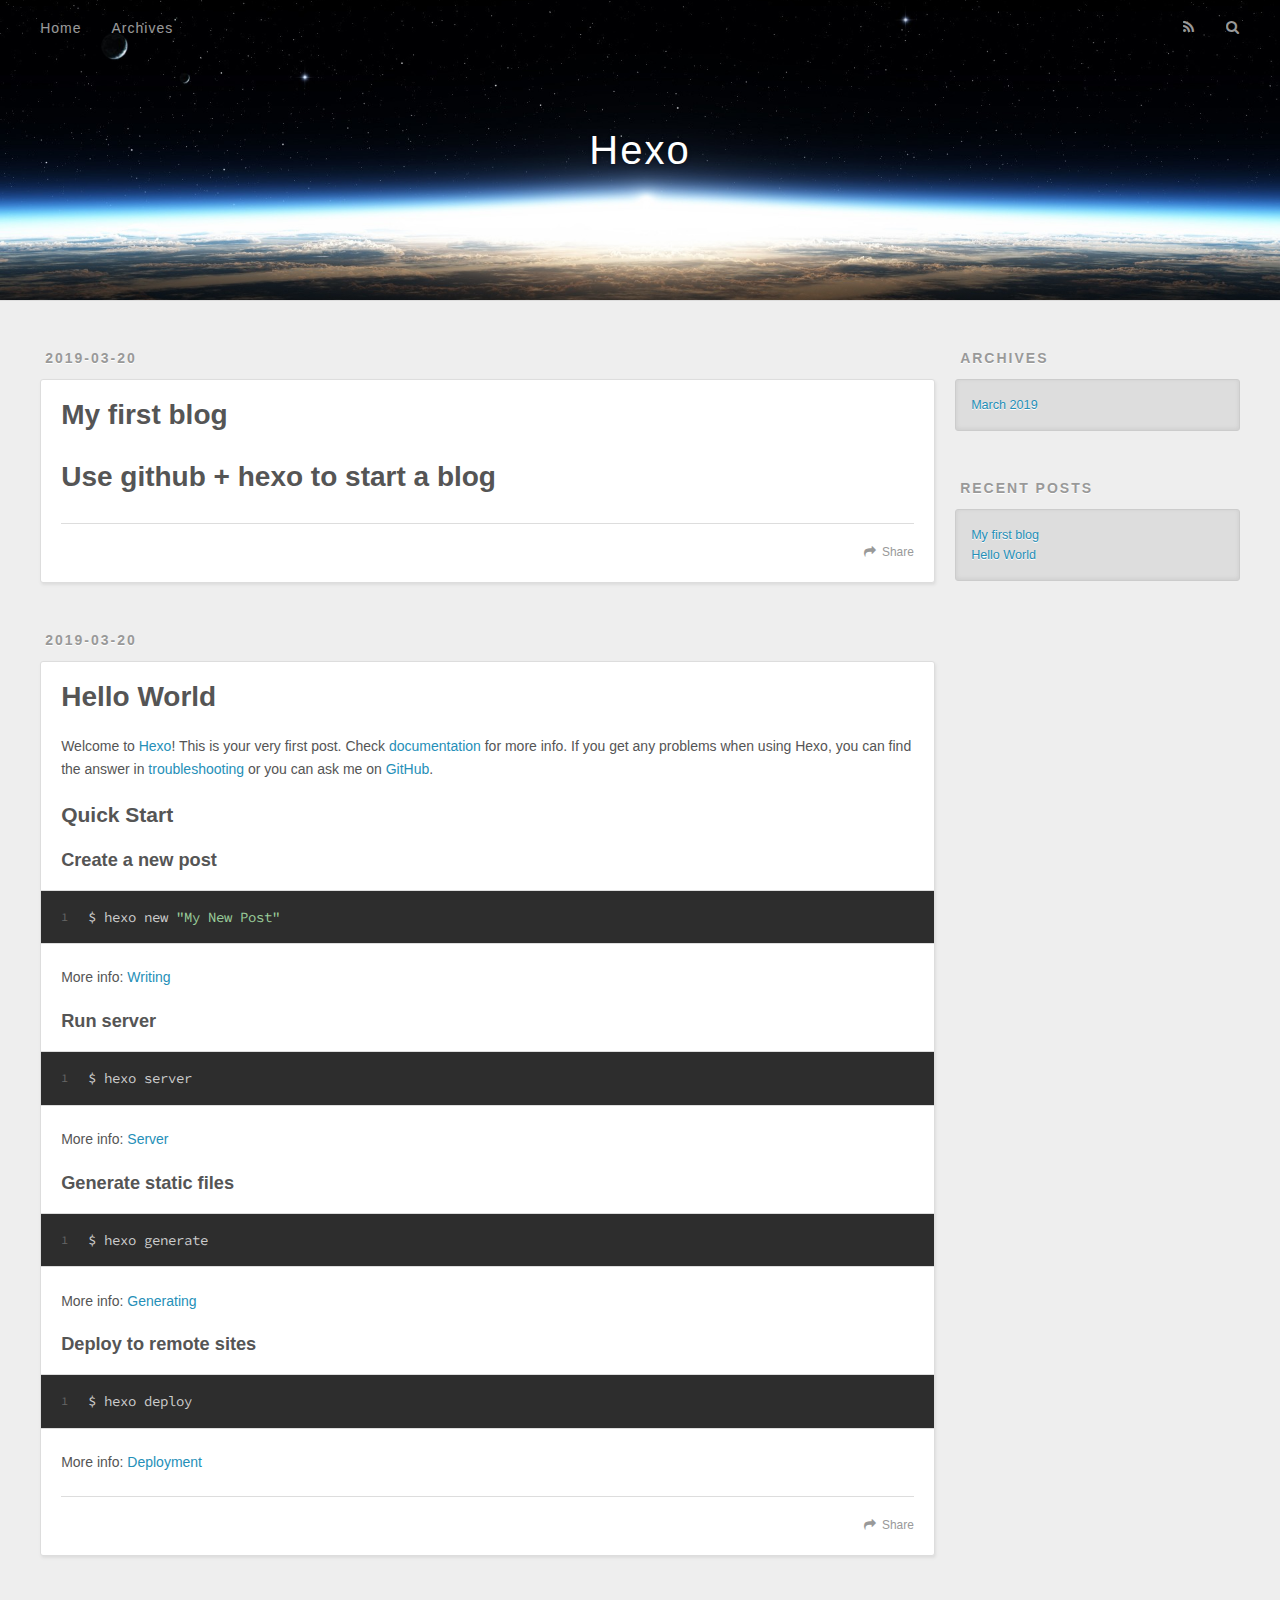
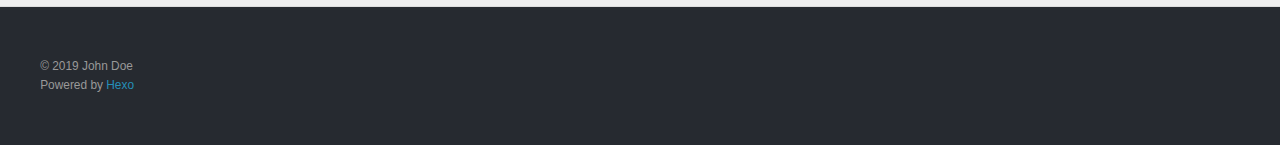
==== index.html @ 376b7b80 "Site updated: 2019-03-20 21:56:32" ====
<!DOCTYPE html>
<html>
<head><meta name="generator" content="Hexo 3.8.0">
  <meta charset="utf-8">
  

  
  <title>Hexo</title>
  <meta name="viewport" content="width=device-width, initial-scale=1, maximum-scale=1">
  <meta property="og:type" content="website">
<meta property="og:title" content="Hexo">
<meta property="og:url" content="http://yoursite.com/index.html">
<meta property="og:site_name" content="Hexo">
<meta property="og:locale" content="default">
<meta name="twitter:card" content="summary">
<meta name="twitter:title" content="Hexo">
  
    <link rel="alternate" href="/atom.xml" title="Hexo" type="application/atom+xml">
  
  
    <link rel="icon" href="/favicon.png">
  
  
    <link href="//fonts.googleapis.com/css?family=Source+Code+Pro" rel="stylesheet" type="text/css">
  
  <link rel="stylesheet" href="/css/style.css">
</head>
</html>
<body>
  <div id="container">
    <div id="wrap">
      <header id="header">
  <div id="banner"></div>
  <div id="header-outer" class="outer">
    <div id="header-title" class="inner">
      <h1 id="logo-wrap">
        <a href="/" id="logo">Hexo</a>
      </h1>
      
    </div>
    <div id="header-inner" class="inner">
      <nav id="main-nav">
        <a id="main-nav-toggle" class="nav-icon"></a>
        
          <a class="main-nav-link" href="/">Home</a>
        
          <a class="main-nav-link" href="/archives">Archives</a>
        
      </nav>
      <nav id="sub-nav">
        
          <a id="nav-rss-link" class="nav-icon" href="/atom.xml" title="RSS Feed"></a>
        
        <a id="nav-search-btn" class="nav-icon" title="Search"></a>
      </nav>
      <div id="search-form-wrap">
        <form action="//google.com/search" method="get" accept-charset="UTF-8" class="search-form"><input type="search" name="q" class="search-form-input" placeholder="Search"><button type="submit" class="search-form-submit">&#xF002;</button><input type="hidden" name="sitesearch" value="http://yoursite.com"></form>
      </div>
    </div>
  </div>
</header>
      <div class="outer">
        <section id="main">
  
    <article id="post-My-first-blog" class="article article-type-post" itemscope itemprop="blogPost">
  <div class="article-meta">
    <a href="/2019/03/20/My-first-blog/" class="article-date">
  <time datetime="2019-03-20T13:19:36.000Z" itemprop="datePublished">2019-03-20</time>
</a>
    
  </div>
  <div class="article-inner">
    
    
      <header class="article-header">
        
  
    <h1 itemprop="name">
      <a class="article-title" href="/2019/03/20/My-first-blog/">My first blog</a>
    </h1>
  

      </header>
    
    <div class="article-entry" itemprop="articleBody">
      
        <h1 id="Use-github-hexo-to-start-a-blog"><a href="#Use-github-hexo-to-start-a-blog" class="headerlink" title="Use github + hexo to start a blog"></a>Use github + hexo to start a blog</h1>
      
    </div>
    <footer class="article-footer">
      <a data-url="http://yoursite.com/2019/03/20/My-first-blog/" data-id="cjth8hlmg0000cpsev8ooxj0h" class="article-share-link">Share</a>
      
      
    </footer>
  </div>
  
</article>


  
    <article id="post-hello-world" class="article article-type-post" itemscope itemprop="blogPost">
  <div class="article-meta">
    <a href="/2019/03/20/hello-world/" class="article-date">
  <time datetime="2019-03-20T13:10:48.269Z" itemprop="datePublished">2019-03-20</time>
</a>
    
  </div>
  <div class="article-inner">
    
    
      <header class="article-header">
        
  
    <h1 itemprop="name">
      <a class="article-title" href="/2019/03/20/hello-world/">Hello World</a>
    </h1>
  

      </header>
    
    <div class="article-entry" itemprop="articleBody">
      
        <p>Welcome to <a href="https://hexo.io/" target="_blank" rel="noopener">Hexo</a>! This is your very first post. Check <a href="https://hexo.io/docs/" target="_blank" rel="noopener">documentation</a> for more info. If you get any problems when using Hexo, you can find the answer in <a href="https://hexo.io/docs/troubleshooting.html" target="_blank" rel="noopener">troubleshooting</a> or you can ask me on <a href="https://github.com/hexojs/hexo/issues" target="_blank" rel="noopener">GitHub</a>.</p>
<h2 id="Quick-Start"><a href="#Quick-Start" class="headerlink" title="Quick Start"></a>Quick Start</h2><h3 id="Create-a-new-post"><a href="#Create-a-new-post" class="headerlink" title="Create a new post"></a>Create a new post</h3><figure class="highlight bash"><table><tr><td class="gutter"><pre><span class="line">1</span><br></pre></td><td class="code"><pre><span class="line">$ hexo new <span class="string">"My New Post"</span></span><br></pre></td></tr></table></figure>
<p>More info: <a href="https://hexo.io/docs/writing.html" target="_blank" rel="noopener">Writing</a></p>
<h3 id="Run-server"><a href="#Run-server" class="headerlink" title="Run server"></a>Run server</h3><figure class="highlight bash"><table><tr><td class="gutter"><pre><span class="line">1</span><br></pre></td><td class="code"><pre><span class="line">$ hexo server</span><br></pre></td></tr></table></figure>
<p>More info: <a href="https://hexo.io/docs/server.html" target="_blank" rel="noopener">Server</a></p>
<h3 id="Generate-static-files"><a href="#Generate-static-files" class="headerlink" title="Generate static files"></a>Generate static files</h3><figure class="highlight bash"><table><tr><td class="gutter"><pre><span class="line">1</span><br></pre></td><td class="code"><pre><span class="line">$ hexo generate</span><br></pre></td></tr></table></figure>
<p>More info: <a href="https://hexo.io/docs/generating.html" target="_blank" rel="noopener">Generating</a></p>
<h3 id="Deploy-to-remote-sites"><a href="#Deploy-to-remote-sites" class="headerlink" title="Deploy to remote sites"></a>Deploy to remote sites</h3><figure class="highlight bash"><table><tr><td class="gutter"><pre><span class="line">1</span><br></pre></td><td class="code"><pre><span class="line">$ hexo deploy</span><br></pre></td></tr></table></figure>
<p>More info: <a href="https://hexo.io/docs/deployment.html" target="_blank" rel="noopener">Deployment</a></p>

      
    </div>
    <footer class="article-footer">
      <a data-url="http://yoursite.com/2019/03/20/hello-world/" data-id="cjth8hlmz0001cpse338ckth2" class="article-share-link">Share</a>
      
      
    </footer>
  </div>
  
</article>


  


</section>
        
          <aside id="sidebar">
  
    

  
    

  
    
  
    
  <div class="widget-wrap">
    <h3 class="widget-title">Archives</h3>
    <div class="widget">
      <ul class="archive-list"><li class="archive-list-item"><a class="archive-list-link" href="/archives/2019/03/">March 2019</a></li></ul>
    </div>
  </div>


  
    
  <div class="widget-wrap">
    <h3 class="widget-title">Recent Posts</h3>
    <div class="widget">
      <ul>
        
          <li>
            <a href="/2019/03/20/My-first-blog/">My first blog</a>
          </li>
        
          <li>
            <a href="/2019/03/20/hello-world/">Hello World</a>
          </li>
        
      </ul>
    </div>
  </div>

  
</aside>
        
      </div>
      <footer id="footer">
  
  <div class="outer">
    <div id="footer-info" class="inner">
      &copy; 2019 John Doe<br>
      Powered by <a href="http://hexo.io/" target="_blank">Hexo</a>
    </div>
  </div>
</footer>
    </div>
    <nav id="mobile-nav">
  
    <a href="/" class="mobile-nav-link">Home</a>
  
    <a href="/archives" class="mobile-nav-link">Archives</a>
  
</nav>
    

<script src="//ajax.googleapis.com/ajax/libs/jquery/2.0.3/jquery.min.js"></script>


  <link rel="stylesheet" href="/fancybox/jquery.fancybox.css">
  <script src="/fancybox/jquery.fancybox.pack.js"></script>


<script src="/js/script.js"></script>



  </div>
</body>
</html>
---- css/style.css ----
body {
  width: 100%;
}
body:before,
body:after {
  content: "";
  display: table;
}
body:after {
  clear: both;
}
html,
body,
div,
span,
applet,
object,
iframe,
h1,
h2,
h3,
h4,
h5,
h6,
p,
blockquote,
pre,
a,
abbr,
acronym,
address,
big,
cite,
code,
del,
dfn,
em,
img,
ins,
kbd,
q,
s,
samp,
small,
strike,
strong,
sub,
sup,
tt,
var,
dl,
dt,
dd,
ol,
ul,
li,
fieldset,
form,
label,
legend,
table,
caption,
tbody,
tfoot,
thead,
tr,
th,
td {
  margin: 0;
  padding: 0;
  border: 0;
  outline: 0;
  font-weight: inherit;
  font-style: inherit;
  font-family: inherit;
  font-size: 100%;
  vertical-align: baseline;
}
body {
  line-height: 1;
  color: #000;
  background: #fff;
}
ol,
ul {
  list-style: none;
}
table {
  border-collapse: separate;
  border-spacing: 0;
  vertical-align: middle;
}
caption,
th,
td {
  text-align: left;
  font-weight: normal;
  vertical-align: middle;
}
a img {
  border: none;
}
input,
button {
  margin: 0;
  padding: 0;
}
input::-moz-focus-inner,
button::-moz-focus-inner {
  border: 0;
  padding: 0;
}
@font-face {
  font-family: FontAwesome;
  font-style: normal;
  font-weight: normal;
  src: url("fonts/fontawesome-webfont.eot?v=#4.0.3");
  src: url("fonts/fontawesome-webfont.eot?#iefix&v=#4.0.3") format("embedded-opentype"), url("fonts/fontawesome-webfont.woff?v=#4.0.3") format("woff"), url("fonts/fontawesome-webfont.ttf?v=#4.0.3") format("truetype"), url("fonts/fontawesome-webfont.svg#fontawesomeregular?v=#4.0.3") format("svg");
}
html,
body,
#container {
  height: 100%;
}
body {
  background: #eee;
  font: 14px -apple-system, BlinkMacSystemFont, "Segoe UI", "Roboto", "Oxygen", "Ubuntu", "Cantarell", "Fira Sans", "Droid Sans", "Helvetica Neue", sans-serif;
  -webkit-text-size-adjust: 100%;
}
.outer {
  max-width: 1220px;
  margin: 0 auto;
  padding: 0 20px;
}
.outer:before,
.outer:after {
  content: "";
  display: table;
}
.outer:after {
  clear: both;
}
.inner {
  display: inline;
  float: left;
  width: 98.33333333333333%;
  margin: 0 0.833333333333333%;
}
.left,
.alignleft {
  float: left;
}
.right,
.alignright {
  float: right;
}
.clear {
  clear: both;
}
#container {
  position: relative;
}
.mobile-nav-on {
  overflow: hidden;
}
#wrap {
  height: 100%;
  width: 100%;
  position: absolute;
  top: 0;
  left: 0;
  -webkit-transition: 0.2s ease-out;
  -moz-transition: 0.2s ease-out;
  -ms-transition: 0.2s ease-out;
  transition: 0.2s ease-out;
  z-index: 1;
  background: #eee;
}
.mobile-nav-on #wrap {
  left: 280px;
}
@media screen and (min-width: 768px) {
  #main {
    display: inline;
    float: left;
    width: 73.33333333333333%;
    margin: 0 0.833333333333333%;
  }
}
.article-date,
.article-category-link,
.archive-year,
.widget-title {
  text-decoration: none;
  text-transform: uppercase;
  letter-spacing: 2px;
  color: #999;
  margin-bottom: 1em;
  margin-left: 5px;
  line-height: 1em;
  text-shadow: 0 1px #fff;
  font-weight: bold;
}
.article-inner,
.archive-article-inner {
  background: #fff;
  -webkit-box-shadow: 1px 2px 3px #ddd;
  box-shadow: 1px 2px 3px #ddd;
  border: 1px solid #ddd;
  border-radius: 3px;
}
.article-entry h1,
.widget h1 {
  font-size: 2em;
}
.article-entry h2,
.widget h2 {
  font-size: 1.5em;
}
.article-entry h3,
.widget h3 {
  font-size: 1.3em;
}
.article-entry h4,
.widget h4 {
  font-size: 1.2em;
}
.article-entry h5,
.widget h5 {
  font-size: 1em;
}
.article-entry h6,
.widget h6 {
  font-size: 1em;
  color: #999;
}
.article-entry hr,
.widget hr {
  border: 1px dashed #ddd;
}
.article-entry strong,
.widget strong {
  font-weight: bold;
}
.article-entry em,
.widget em,
.article-entry cite,
.widget cite {
  font-style: italic;
}
.article-entry sup,
.widget sup,
.article-entry sub,
.widget sub {
  font-size: 0.75em;
  line-height: 0;
  position: relative;
  vertical-align: baseline;
}
.article-entry sup,
.widget sup {
  top: -0.5em;
}
.article-entry sub,
.widget sub {
  bottom: -0.2em;
}
.article-entry small,
.widget small {
  font-size: 0.85em;
}
.article-entry acronym,
.widget acronym,
.article-entry abbr,
.widget abbr {
  border-bottom: 1px dotted;
}
.article-entry ul,
.widget ul,
.article-entry ol,
.widget ol,
.article-entry dl,
.widget dl {
  margin: 0 20px;
  line-height: 1.6em;
}
.article-entry ul ul,
.widget ul ul,
.article-entry ol ul,
.widget ol ul,
.article-entry ul ol,
.widget ul ol,
.article-entry ol ol,
.widget ol ol {
  margin-top: 0;
  margin-bottom: 0;
}
.article-entry ul,
.widget ul {
  list-style: disc;
}
.article-entry ol,
.widget ol {
  list-style: decimal;
}
.article-entry dt,
.widget dt {
  font-weight: bold;
}
#header {
  height: 300px;
  position: relative;
  border-bottom: 1px solid #ddd;
}
#header:before,
#header:after {
  content: "";
  position: absolute;
  left: 0;
  right: 0;
  height: 40px;
}
#header:before {
  top: 0;
  background: -webkit-linear-gradient(rgba(0,0,0,0.2), transparent);
  background: -moz-linear-gradient(rgba(0,0,0,0.2), transparent);
  background: -ms-linear-gradient(rgba(0,0,0,0.2), transparent);
  background: linear-gradient(rgba(0,0,0,0.2), transparent);
}
#header:after {
  bottom: 0;
  background: -webkit-linear-gradient(transparent, rgba(0,0,0,0.2));
  background: -moz-linear-gradient(transparent, rgba(0,0,0,0.2));
  background: -ms-linear-gradient(transparent, rgba(0,0,0,0.2));
  background: linear-gradient(transparent, rgba(0,0,0,0.2));
}
#header-outer {
  height: 100%;
  position: relative;
}
#header-inner {
  position: relative;
  overflow: hidden;
}
#banner {
  position: absolute;
  top: 0;
  left: 0;
  width: 100%;
  height: 100%;
  background: url("images/banner.jpg") center #000;
  -webkit-background-size: cover;
  -moz-background-size: cover;
  background-size: cover;
  z-index: -1;
}
#header-title {
  text-align: center;
  height: 40px;
  position: absolute;
  top: 50%;
  left: 0;
  margin-top: -20px;
}
#logo,
#subtitle {
  text-decoration: none;
  color: #fff;
  font-weight: 300;
  text-shadow: 0 1px 4px rgba(0,0,0,0.3);
}
#logo {
  font-size: 40px;
  line-height: 40px;
  letter-spacing: 2px;
}
#subtitle {
  font-size: 16px;
  line-height: 16px;
  letter-spacing: 1px;
}
#subtitle-wrap {
  margin-top: 16px;
}
#main-nav {
  float: left;
  margin-left: -15px;
}
.nav-icon,
.main-nav-link {
  float: left;
  color: #fff;
  opacity: 0.6;
  text-decoration: none;
  text-shadow: 0 1px rgba(0,0,0,0.2);
  -webkit-transition: opacity 0.2s;
  -moz-transition: opacity 0.2s;
  -ms-transition: opacity 0.2s;
  transition: opacity 0.2s;
  display: block;
  padding: 20px 15px;
}
.nav-icon:hover,
.main-nav-link:hover {
  opacity: 1;
}
.nav-icon {
  font-family: FontAwesome;
  text-align: center;
  font-size: 14px;
  width: 14px;
  height: 14px;
  padding: 20px 15px;
  position: relative;
  cursor: pointer;
}
.main-nav-link {
  font-weight: 300;
  letter-spacing: 1px;
}
@media screen and (max-width: 479px) {
  .main-nav-link {
    display: none;
  }
}
#main-nav-toggle {
  display: none;
}
#main-nav-toggle:before {
  content: "\f0c9";
}
@media screen and (max-width: 479px) {
  #main-nav-toggle {
    display: block;
  }
}
#sub-nav {
  float: right;
  margin-right: -15px;
}
#nav-rss-link:before {
  content: "\f09e";
}
#nav-search-btn:before {
  content: "\f002";
}
#search-form-wrap {
  position: absolute;
  top: 15px;
  width: 150px;
  height: 30px;
  right: -150px;
  opacity: 0;
  -webkit-transition: 0.2s ease-out;
  -moz-transition: 0.2s ease-out;
  -ms-transition: 0.2s ease-out;
  transition: 0.2s ease-out;
}
#search-form-wrap.on {
  opacity: 1;
  right: 0;
}
@media screen and (max-width: 479px) {
  #search-form-wrap {
    width: 100%;
    right: -100%;
  }
}
.search-form {
  position: absolute;
  top: 0;
  left: 0;
  right: 0;
  background: #fff;
  padding: 5px 15px;
  border-radius: 15px;
  -webkit-box-shadow: 0 0 10px rgba(0,0,0,0.3);
  box-shadow: 0 0 10px rgba(0,0,0,0.3);
}
.search-form-input {
  border: none;
  background: none;
  color: #555;
  width: 100%;
  font: 13px -apple-system, BlinkMacSystemFont, "Segoe UI", "Roboto", "Oxygen", "Ubuntu", "Cantarell", "Fira Sans", "Droid Sans", "Helvetica Neue", sans-serif;
  outline: none;
}
.search-form-input::-webkit-search-results-decoration,
.search-form-input::-webkit-search-cancel-button {
  -webkit-appearance: none;
}
.search-form-submit {
  position: absolute;
  top: 50%;
  right: 10px;
  margin-top: -7px;
  font: 13px FontAwesome;
  border: none;
  background: none;
  color: #bbb;
  cursor: pointer;
}
.search-form-submit:hover,
.search-form-submit:focus {
  color: #777;
}
.article {
  margin: 50px 0;
}
.article-inner {
  overflow: hidden;
}
.article-meta:before,
.article-meta:after {
  content: "";
  display: table;
}
.article-meta:after {
  clear: both;
}
.article-date {
  float: left;
}
.article-category {
  float: left;
  line-height: 1em;
  color: #ccc;
  text-shadow: 0 1px #fff;
  margin-left: 8px;
}
.article-category:before {
  content: "\2022";
}
.article-category-link {
  margin: 0 12px 1em;
}
.article-header {
  padding: 20px 20px 0;
}
.article-title {
  text-decoration: none;
  font-size: 2em;
  font-weight: bold;
  color: #555;
  line-height: 1.1em;
  -webkit-transition: color 0.2s;
  -moz-transition: color 0.2s;
  -ms-transition: color 0.2s;
  transition: color 0.2s;
}
a.article-title:hover {
  color: #258fb8;
}
.article-entry {
  color: #555;
  padding: 0 20px;
}
.article-entry:before,
.article-entry:after {
  content: "";
  display: table;
}
.article-entry:after {
  clear: both;
}
.article-entry p,
.article-entry table {
  line-height: 1.6em;
  margin: 1.6em 0;
}
.article-entry h1,
.article-entry h2,
.article-entry h3,
.article-entry h4,
.article-entry h5,
.article-entry h6 {
  font-weight: bold;
}
.article-entry h1,
.article-entry h2,
.article-entry h3,
.article-entry h4,
.article-entry h5,
.article-entry h6 {
  line-height: 1.1em;
  margin: 1.1em 0;
}
.article-entry a {
  color: #258fb8;
  text-decoration: none;
}
.article-entry a:hover {
  text-decoration: underline;
}
.article-entry ul,
.article-entry ol,
.article-entry dl {
  margin-top: 1.6em;
  margin-bottom: 1.6em;
}
.article-entry img,
.article-entry video {
  max-width: 100%;
  height: auto;
  display: block;
  margin: auto;
}
.article-entry iframe {
  border: none;
}
.article-entry table {
  width: 100%;
  border-collapse: collapse;
  border-spacing: 0;
}
.article-entry th {
  font-weight: bold;
  border-bottom: 3px solid #ddd;
  padding-bottom: 0.5em;
}
.article-entry td {
  border-bottom: 1px solid #ddd;
  padding: 10px 0;
}
.article-entry blockquote {
  font-family: Georgia, "Times New Roman", serif;
  font-size: 1.4em;
  margin: 1.6em 20px;
  text-align: center;
}
.article-entry blockquote footer {
  font-size: 14px;
  margin: 1.6em 0;
  font-family: -apple-system, BlinkMacSystemFont, "Segoe UI", "Roboto", "Oxygen", "Ubuntu", "Cantarell", "Fira Sans", "Droid Sans", "Helvetica Neue", sans-serif;
}
.article-entry blockquote footer cite:before {
  content: "—";
  padding: 0 0.5em;
}
.article-entry .pullquote {
  text-align: left;
  width: 45%;
  margin: 0;
}
.article-entry .pullquote.left {
  margin-left: 0.5em;
  margin-right: 1em;
}
.article-entry .pullquote.right {
  margin-right: 0.5em;
  margin-left: 1em;
}
.article-entry .caption {
  color: #999;
  display: block;
  font-size: 0.9em;
  margin-top: 0.5em;
  position: relative;
  text-align: center;
}
.article-entry .video-container {
  position: relative;
  padding-top: 56.25%;
  height: 0;
  overflow: hidden;
}
.article-entry .video-container iframe,
.article-entry .video-container object,
.article-entry .video-container embed {
  position: absolute;
  top: 0;
  left: 0;
  width: 100%;
  height: 100%;
  margin-top: 0;
}
.article-more-link a {
  display: inline-block;
  line-height: 1em;
  padding: 6px 15px;
  border-radius: 15px;
  background: #eee;
  color: #999;
  text-shadow: 0 1px #fff;
  text-decoration: none;
}
.article-more-link a:hover {
  background: #258fb8;
  color: #fff;
  text-decoration: none;
  text-shadow: 0 1px #1e7293;
}
.article-footer {
  font-size: 0.85em;
  line-height: 1.6em;
  border-top: 1px solid #ddd;
  padding-top: 1.6em;
  margin: 0 20px 20px;
}
.article-footer:before,
.article-footer:after {
  content: "";
  display: table;
}
.article-footer:after {
  clear: both;
}
.article-footer a {
  color: #999;
  text-decoration: none;
}
.article-footer a:hover {
  color: #555;
}
.article-tag-list-item {
  float: left;
  margin-right: 10px;
}
.article-tag-list-link:before {
  content: "#";
}
.article-comment-link {
  float: right;
}
.article-comment-link:before {
  content: "\f075";
  font-family: FontAwesome;
  padding-right: 8px;
}
.article-share-link {
  cursor: pointer;
  float: right;
  margin-left: 20px;
}
.article-share-link:before {
  content: "\f064";
  font-family: FontAwesome;
  padding-right: 6px;
}
#article-nav {
  position: relative;
}
#article-nav:before,
#article-nav:after {
  content: "";
  display: table;
}
#article-nav:after {
  clear: both;
}
@media screen and (min-width: 768px) {
  #article-nav {
    margin: 50px 0;
  }
  #article-nav:before {
    width: 8px;
    height: 8px;
    position: absolute;
    top: 50%;
    left: 50%;
    margin-top: -4px;
    margin-left: -4px;
    content: "";
    border-radius: 50%;
    background: #ddd;
    -webkit-box-shadow: 0 1px 2px #fff;
    box-shadow: 0 1px 2px #fff;
  }
}
.article-nav-link-wrap {
  text-decoration: none;
  text-shadow: 0 1px #fff;
  color: #999;
  -webkit-box-sizing: border-box;
  -moz-box-sizing: border-box;
  box-sizing: border-box;
  margin-top: 50px;
  text-align: center;
  display: block;
}
.article-nav-link-wrap:hover {
  color: #555;
}
@media screen and (min-width: 768px) {
  .article-nav-link-wrap {
    width: 50%;
    margin-top: 0;
  }
}
@media screen and (min-width: 768px) {
  #article-nav-newer {
    float: left;
    text-align: right;
    padding-right: 20px;
  }
}
@media screen and (min-width: 768px) {
  #article-nav-older {
    float: right;
    text-align: left;
    padding-left: 20px;
  }
}
.article-nav-caption {
  text-transform: uppercase;
  letter-spacing: 2px;
  color: #ddd;
  line-height: 1em;
  font-weight: bold;
}
#article-nav-newer .article-nav-caption {
  margin-right: -2px;
}
.article-nav-title {
  font-size: 0.85em;
  line-height: 1.6em;
  margin-top: 0.5em;
}
.article-share-box {
  position: absolute;
  display: none;
  background: #fff;
  -webkit-box-shadow: 1px 2px 10px rgba(0,0,0,0.2);
  box-shadow: 1px 2px 10px rgba(0,0,0,0.2);
  border-radius: 3px;
  margin-left: -145px;
  overflow: hidden;
  z-index: 1;
}
.article-share-box.on {
  display: block;
}
.article-share-input {
  width: 100%;
  background: none;
  -webkit-box-sizing: border-box;
  -moz-box-sizing: border-box;
  box-sizing: border-box;
  font: 14px -apple-system, BlinkMacSystemFont, "Segoe UI", "Roboto", "Oxygen", "Ubuntu", "Cantarell", "Fira Sans", "Droid Sans", "Helvetica Neue", sans-serif;
  padding: 0 15px;
  color: #555;
  outline: none;
  border: 1px solid #ddd;
  border-radius: 3px 3px 0 0;
  height: 36px;
  line-height: 36px;
}
.article-share-links {
  background: #eee;
}
.article-share-links:before,
.article-share-links:after {
  content: "";
  display: table;
}
.article-share-links:after {
  clear: both;
}
.article-share-twitter,
.article-share-facebook,
.article-share-pinterest,
.article-share-google {
  width: 50px;
  height: 36px;
  display: block;
  float: left;
  position: relative;
  color: #999;
  text-shadow: 0 1px #fff;
}
.article-share-twitter:before,
.article-share-facebook:before,
.article-share-pinterest:before,
.article-share-google:before {
  font-size: 20px;
  font-family: FontAwesome;
  width: 20px;
  height: 20px;
  position: absolute;
  top: 50%;
  left: 50%;
  margin-top: -10px;
  margin-left: -10px;
  text-align: center;
}
.article-share-twitter:hover,
.article-share-facebook:hover,
.article-share-pinterest:hover,
.article-share-google:hover {
  color: #fff;
}
.article-share-twitter:before {
  content: "\f099";
}
.article-share-twitter:hover {
  background: #00aced;
  text-shadow: 0 1px #008abe;
}
.article-share-facebook:before {
  content: "\f09a";
}
.article-share-facebook:hover {
  background: #3b5998;
  text-shadow: 0 1px #2f477a;
}
.article-share-pinterest:before {
  content: "\f0d2";
}
.article-share-pinterest:hover {
  background: #cb2027;
  text-shadow: 0 1px #a21a1f;
}
.article-share-google:before {
  content: "\f0d5";
}
.article-share-google:hover {
  background: #dd4b39;
  text-shadow: 0 1px #be3221;
}
.article-gallery {
  background: #000;
  position: relative;
}
.article-gallery-photos {
  position: relative;
  overflow: hidden;
}
.article-gallery-img {
  display: none;
  max-width: 100%;
}
.article-gallery-img:first-child {
  display: block;
}
.article-gallery-img.loaded {
  position: absolute;
  display: block;
}
.article-gallery-img img {
  display: block;
  max-width: 100%;
  margin: 0 auto;
}
#comments {
  background: #fff;
  -webkit-box-shadow: 1px 2px 3px #ddd;
  box-shadow: 1px 2px 3px #ddd;
  padding: 20px;
  border: 1px solid #ddd;
  border-radius: 3px;
  margin: 50px 0;
}
#comments a {
  color: #258fb8;
}
.archives-wrap {
  margin: 50px 0;
}
.archives:before,
.archives:after {
  content: "";
  display: table;
}
.archives:after {
  clear: both;
}
.archive-year-wrap {
  margin-bottom: 1em;
}
.archives {
  -webkit-column-gap: 10px;
  -moz-column-gap: 10px;
  column-gap: 10px;
}
@media screen and (min-width: 480px) and (max-width: 767px) {
  .archives {
    -webkit-column-count: 2;
    -moz-column-count: 2;
    column-count: 2;
  }
}
@media screen and (min-width: 768px) {
  .archives {
    -webkit-column-count: 3;
    -moz-column-count: 3;
    column-count: 3;
  }
}
.archive-article {
  -webkit-column-break-inside: avoid;
  page-break-inside: avoid;
  overflow: hidden;
  break-inside: avoid-column;
}
.archive-article-inner {
  padding: 10px;
  margin-bottom: 15px;
}
.archive-article-title {
  text-decoration: none;
  font-weight: bold;
  color: #555;
  -webkit-transition: color 0.2s;
  -moz-transition: color 0.2s;
  -ms-transition: color 0.2s;
  transition: color 0.2s;
  line-height: 1.6em;
}
.archive-article-title:hover {
  color: #258fb8;
}
.archive-article-footer {
  margin-top: 1em;
}
.archive-article-date {
  color: #999;
  text-decoration: none;
  font-size: 0.85em;
  line-height: 1em;
  margin-bottom: 0.5em;
  display: block;
}
#page-nav {
  margin: 50px auto;
  background: #fff;
  -webkit-box-shadow: 1px 2px 3px #ddd;
  box-shadow: 1px 2px 3px #ddd;
  border: 1px solid #ddd;
  border-radius: 3px;
  text-align: center;
  color: #999;
  overflow: hidden;
}
#page-nav:before,
#page-nav:after {
  content: "";
  display: table;
}
#page-nav:after {
  clear: both;
}
#page-nav a,
#page-nav span {
  padding: 10px 20px;
  line-height: 1;
  height: 2ex;
}
#page-nav a {
  color: #999;
  text-decoration: none;
}
#page-nav a:hover {
  background: #999;
  color: #fff;
}
#page-nav .prev {
  float: left;
}
#page-nav .next {
  float: right;
}
#page-nav .page-number {
  display: inline-block;
}
@media screen and (max-width: 479px) {
  #page-nav .page-number {
    display: none;
  }
}
#page-nav .current {
  color: #555;
  font-weight: bold;
}
#page-nav .space {
  color: #ddd;
}
#footer {
  background: #262a30;
  padding: 50px 0;
  border-top: 1px solid #ddd;
  color: #999;
}
#footer a {
  color: #258fb8;
  text-decoration: none;
}
#footer a:hover {
  text-decoration: underline;
}
#footer-info {
  line-height: 1.6em;
  font-size: 0.85em;
}
.article-entry pre,
.article-entry .highlight {
  background: #2d2d2d;
  margin: 0 -20px;
  padding: 15px 20px;
  border-style: solid;
  border-color: #ddd;
  border-width: 1px 0;
  overflow: auto;
  color: #ccc;
  line-height: 22.400000000000002px;
}
.article-entry .highlight .gutter pre,
.article-entry .gist .gist-file .gist-data .line-numbers {
  color: #666;
  font-size: 0.85em;
}
.article-entry pre,
.article-entry code {
  font-family: "Source Code Pro", Consolas, Monaco, Menlo, Consolas, monospace;
}
.article-entry code {
  background: #eee;
  text-shadow: 0 1px #fff;
  padding: 0 0.3em;
}
.article-entry pre code {
  background: none;
  text-shadow: none;
  padding: 0;
}
.article-entry .highlight pre {
  border: none;
  margin: 0;
  padding: 0;
}
.article-entry .highlight table {
  margin: 0;
  width: auto;
}
.article-entry .highlight td {
  border: none;
  padding: 0;
}
.article-entry .highlight figcaption {
  font-size: 0.85em;
  color: #999;
  line-height: 1em;
  margin-bottom: 1em;
}
.article-entry .highlight figcaption:before,
.article-entry .highlight figcaption:after {
  content: "";
  display: table;
}
.article-entry .highlight figcaption:after {
  clear: both;
}
.article-entry .highlight figcaption a {
  float: right;
}
.article-entry .highlight .gutter pre {
  text-align: right;
  padding-right: 20px;
}
.article-entry .highlight .line {
  height: 22.400000000000002px;
}
.article-entry .highlight .line.marked {
  background: #515151;
}
.article-entry .gist {
  margin: 0 -20px;
  border-style: solid;
  border-color: #ddd;
  border-width: 1px 0;
  background: #2d2d2d;
  padding: 15px 20px 15px 0;
}
.article-entry .gist .gist-file {
  border: none;
  font-family: "Source Code Pro", Consolas, Monaco, Menlo, Consolas, monospace;
  margin: 0;
}
.article-entry .gist .gist-file .gist-data {
  background: none;
  border: none;
}
.article-entry .gist .gist-file .gist-data .line-numbers {
  background: none;
  border: none;
  padding: 0 20px 0 0;
}
.article-entry .gist .gist-file .gist-data .line-data {
  padding: 0 !important;
}
.article-entry .gist .gist-file .highlight {
  margin: 0;
  padding: 0;
  border: none;
}
.article-entry .gist .gist-file .gist-meta {
  background: #2d2d2d;
  color: #999;
  font: 0.85em -apple-system, BlinkMacSystemFont, "Segoe UI", "Roboto", "Oxygen", "Ubuntu", "Cantarell", "Fira Sans", "Droid Sans", "Helvetica Neue", sans-serif;
  text-shadow: 0 0;
  padding: 0;
  margin-top: 1em;
  margin-left: 20px;
}
.article-entry .gist .gist-file .gist-meta a {
  color: #258fb8;
  font-weight: normal;
}
.article-entry .gist .gist-file .gist-meta a:hover {
  text-decoration: underline;
}
pre .comment,
pre .title {
  color: #999;
}
pre .variable,
pre .attribute,
pre .tag,
pre .regexp,
pre .ruby .constant,
pre .xml .tag .title,
pre .xml .pi,
pre .xml .doctype,
pre .html .doctype,
pre .css .id,
pre .css .class,
pre .css .pseudo {
  color: #f2777a;
}
pre .number,
pre .preprocessor,
pre .built_in,
pre .literal,
pre .params,
pre .constant {
  color: #f99157;
}
pre .class,
pre .ruby .class .title,
pre .css .rules .attribute {
  color: #9c9;
}
pre .string,
pre .value,
pre .inheritance,
pre .header,
pre .ruby .symbol,
pre .xml .cdata {
  color: #9c9;
}
pre .css .hexcolor {
  color: #6cc;
}
pre .function,
pre .python .decorator,
pre .python .title,
pre .ruby .function .title,
pre .ruby .title .keyword,
pre .perl .sub,
pre .javascript .title,
pre .coffeescript .title {
  color: #69c;
}
pre .keyword,
pre .javascript .function {
  color: #c9c;
}
@media screen and (max-width: 479px) {
  #mobile-nav {
    position: absolute;
    top: 0;
    left: 0;
    width: 280px;
    height: 100%;
    background: #191919;
    border-right: 1px solid #fff;
  }
}
@media screen and (max-width: 479px) {
  .mobile-nav-link {
    display: block;
    color: #999;
    text-decoration: none;
    padding: 15px 20px;
    font-weight: bold;
  }
  .mobile-nav-link:hover {
    color: #fff;
  }
}
@media screen and (min-width: 768px) {
  #sidebar {
    display: inline;
    float: left;
    width: 23.333333333333332%;
    margin: 0 0.833333333333333%;
  }
}
.widget-wrap {
  margin: 50px 0;
}
.widget {
  color: #777;
  text-shadow: 0 1px #fff;
  background: #ddd;
  -webkit-box-shadow: 0 -1px 4px #ccc inset;
  box-shadow: 0 -1px 4px #ccc inset;
  border: 1px solid #ccc;
  padding: 15px;
  border-radius: 3px;
}
.widget a {
  color: #258fb8;
  text-decoration: none;
}
.widget a:hover {
  text-decoration: underline;
}
.widget ul ul,
.widget ol ul,
.widget dl ul,
.widget ul ol,
.widget ol ol,
.widget dl ol,
.widget ul dl,
.widget ol dl,
.widget dl dl {
  margin-left: 15px;
  list-style: disc;
}
.widget {
  line-height: 1.6em;
  word-wrap: break-word;
  font-size: 0.9em;
}
.widget ul,
.widget ol {
  list-style: none;
  margin: 0;
}
.widget ul ul,
.widget ol ul,
.widget ul ol,
.widget ol ol {
  margin: 0 20px;
}
.widget ul ul,
.widget ol ul {
  list-style: disc;
}
.widget ul ol,
.widget ol ol {
  list-style: decimal;
}
.category-list-count,
.tag-list-count,
.archive-list-count {
  padding-left: 5px;
  color: #999;
  font-size: 0.85em;
}
.category-list-count:before,
.tag-list-count:before,
.archive-list-count:before {
  content: "(";
}
.category-list-count:after,
.tag-list-count:after,
.archive-list-count:after {
  content: ")";
}
.tagcloud a {
  margin-right: 5px;
  display: inline-block;
}
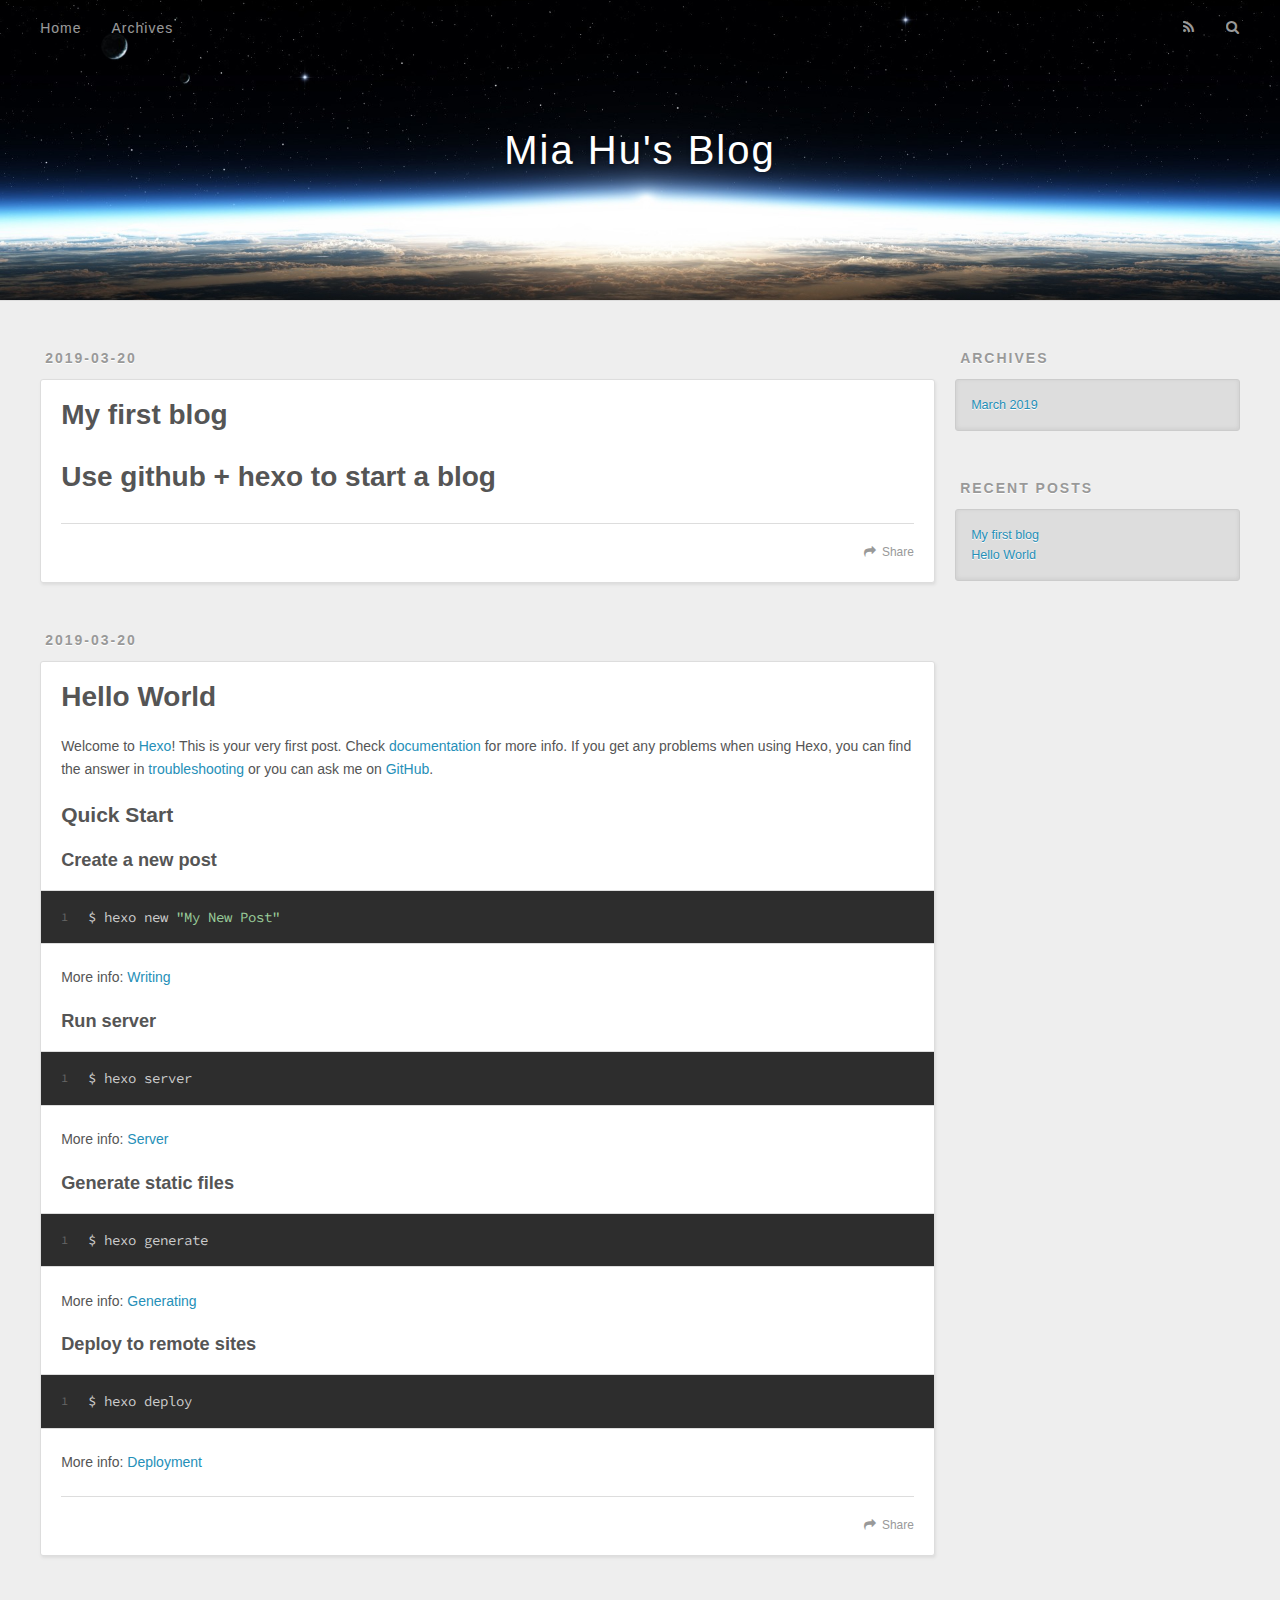
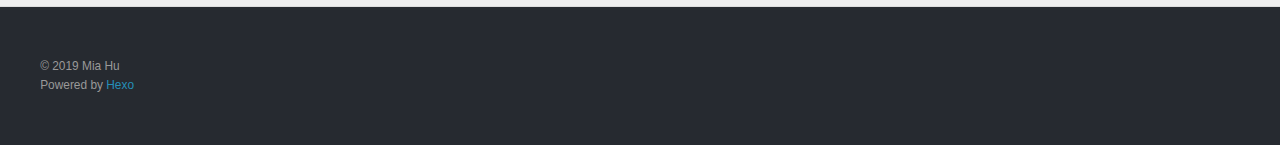
==== commit 0cdde007: "Site updated: 2019-03-20 22:01:04" ====
--- a/index.html
+++ b/index.html
@@ -5,17 +5,17 @@
   
 
   
-  <title>Hexo</title>
+  <title>Mia Hu&#39;s Blog</title>
   <meta name="viewport" content="width=device-width, initial-scale=1, maximum-scale=1">
   <meta property="og:type" content="website">
-<meta property="og:title" content="Hexo">
+<meta property="og:title" content="Mia Hu&#39;s Blog">
 <meta property="og:url" content="http://yoursite.com/index.html">
-<meta property="og:site_name" content="Hexo">
+<meta property="og:site_name" content="Mia Hu&#39;s Blog">
 <meta property="og:locale" content="default">
 <meta name="twitter:card" content="summary">
-<meta name="twitter:title" content="Hexo">
-  
-    <link rel="alternate" href="/atom.xml" title="Hexo" type="application/atom+xml">
+<meta name="twitter:title" content="Mia Hu&#39;s Blog">
+  
+    <link rel="alternate" href="/atom.xml" title="Mia Hu&#39;s Blog" type="application/atom+xml">
   
   
     <link rel="icon" href="/favicon.png">
@@ -34,7 +34,7 @@
   <div id="header-outer" class="outer">
     <div id="header-title" class="inner">
       <h1 id="logo-wrap">
-        <a href="/" id="logo">Hexo</a>
+        <a href="/" id="logo">Mia Hu&#39;s Blog</a>
       </h1>
       
     </div>
@@ -193,7 +193,7 @@
   
   <div class="outer">
     <div id="footer-info" class="inner">
-      &copy; 2019 John Doe<br>
+      &copy; 2019 Mia Hu<br>
       Powered by <a href="http://hexo.io/" target="_blank">Hexo</a>
     </div>
   </div>
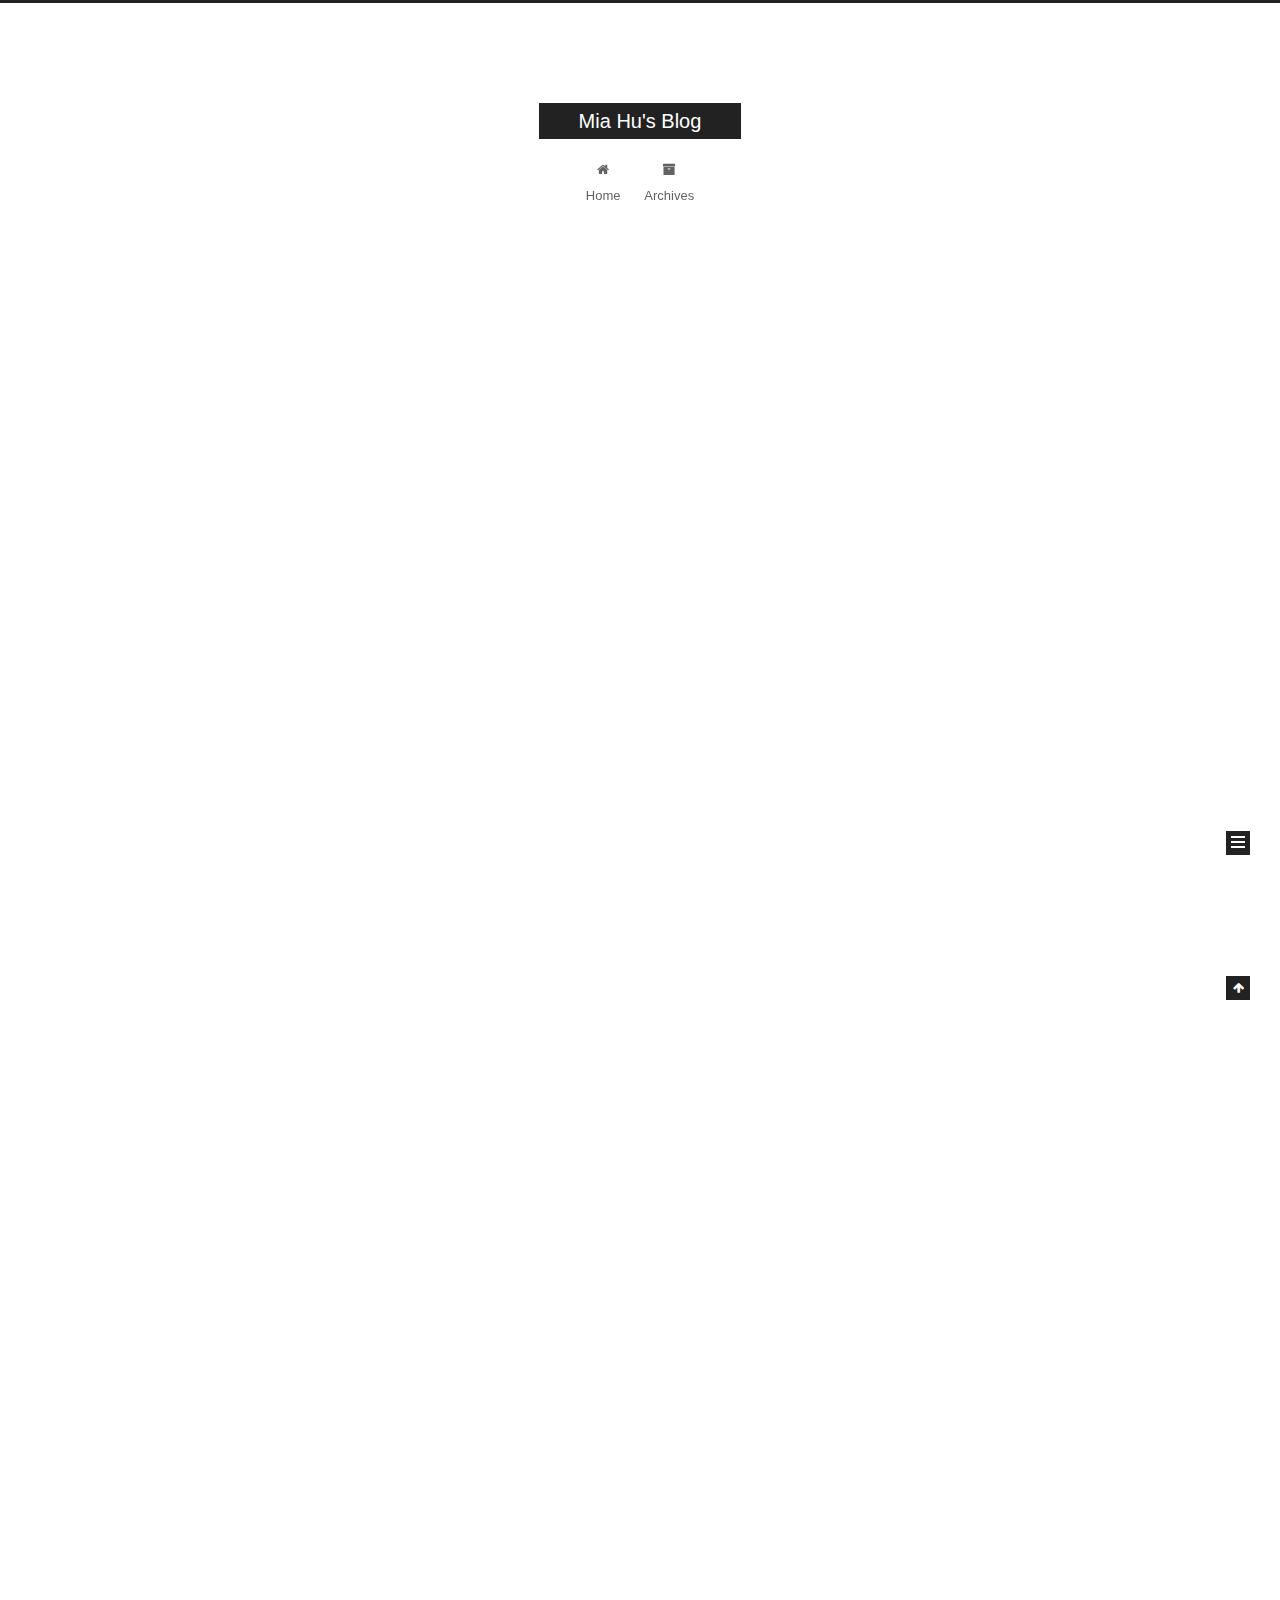
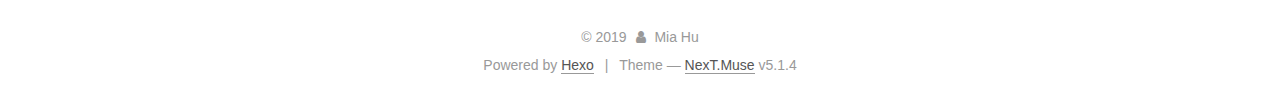
==== commit c6cee72d: "Site updated: 2019-03-20 22:09:35" ====
--- a/index.html
+++ b/index.html
@@ -1,126 +1,425 @@
 <!DOCTYPE html>
-<html>
+
+
+
+  
+
+
+<html class="theme-next muse use-motion" lang>
 <head><meta name="generator" content="Hexo 3.8.0">
-  <meta charset="utf-8">
-  
-
-  
-  <title>Mia Hu&#39;s Blog</title>
-  <meta name="viewport" content="width=device-width, initial-scale=1, maximum-scale=1">
-  <meta property="og:type" content="website">
+  <meta charset="UTF-8">
+<meta http-equiv="X-UA-Compatible" content="IE=edge">
+<meta name="viewport" content="width=device-width, initial-scale=1, maximum-scale=1">
+<meta name="theme-color" content="#222">
+
+
+
+
+
+
+
+
+
+<meta http-equiv="Cache-Control" content="no-transform">
+<meta http-equiv="Cache-Control" content="no-siteapp">
+
+
+
+
+
+
+
+
+
+
+
+
+
+
+
+
+  
+  
+  <link href="/lib/fancybox/source/jquery.fancybox.css?v=2.1.5" rel="stylesheet" type="text/css">
+
+
+
+
+
+
+
+<link href="/lib/font-awesome/css/font-awesome.min.css?v=4.6.2" rel="stylesheet" type="text/css">
+
+<link href="/css/main.css?v=5.1.4" rel="stylesheet" type="text/css">
+
+
+  <link rel="apple-touch-icon" sizes="180x180" href="/images/apple-touch-icon-next.png?v=5.1.4">
+
+
+  <link rel="icon" type="image/png" sizes="32x32" href="/images/favicon-32x32-next.png?v=5.1.4">
+
+
+  <link rel="icon" type="image/png" sizes="16x16" href="/images/favicon-16x16-next.png?v=5.1.4">
+
+
+  <link rel="mask-icon" href="/images/logo.svg?v=5.1.4" color="#222">
+
+
+
+
+
+  <meta name="keywords" content="Hexo, NexT">
+
+
+
+
+
+
+
+
+
+
+<meta property="og:type" content="website">
 <meta property="og:title" content="Mia Hu&#39;s Blog">
 <meta property="og:url" content="http://yoursite.com/index.html">
 <meta property="og:site_name" content="Mia Hu&#39;s Blog">
 <meta property="og:locale" content="default">
 <meta name="twitter:card" content="summary">
 <meta name="twitter:title" content="Mia Hu&#39;s Blog">
-  
-    <link rel="alternate" href="/atom.xml" title="Mia Hu&#39;s Blog" type="application/atom+xml">
-  
-  
-    <link rel="icon" href="/favicon.png">
-  
-  
-    <link href="//fonts.googleapis.com/css?family=Source+Code+Pro" rel="stylesheet" type="text/css">
-  
-  <link rel="stylesheet" href="/css/style.css">
+
+
+
+<script type="text/javascript" id="hexo.configurations">
+  var NexT = window.NexT || {};
+  var CONFIG = {
+    root: '/',
+    scheme: 'Muse',
+    version: '5.1.4',
+    sidebar: {"position":"left","display":"post","offset":12,"b2t":false,"scrollpercent":false,"onmobile":false},
+    fancybox: true,
+    tabs: true,
+    motion: {"enable":true,"async":false,"transition":{"post_block":"fadeIn","post_header":"slideDownIn","post_body":"slideDownIn","coll_header":"slideLeftIn","sidebar":"slideUpIn"}},
+    duoshuo: {
+      userId: '0',
+      author: 'Author'
+    },
+    algolia: {
+      applicationID: '',
+      apiKey: '',
+      indexName: '',
+      hits: {"per_page":10},
+      labels: {"input_placeholder":"Search for Posts","hits_empty":"We didn't find any results for the search: ${query}","hits_stats":"${hits} results found in ${time} ms"}
+    }
+  };
+</script>
+
+
+
+  <link rel="canonical" href="http://yoursite.com/">
+
+
+
+
+
+  <title>Mia Hu's Blog</title>
+  
+
+
+
+
+
+
+
+
 </head>
-</html>
-<body>
-  <div id="container">
-    <div id="wrap">
-      <header id="header">
-  <div id="banner"></div>
-  <div id="header-outer" class="outer">
-    <div id="header-title" class="inner">
-      <h1 id="logo-wrap">
-        <a href="/" id="logo">Mia Hu&#39;s Blog</a>
-      </h1>
-      
+
+<body itemscope itemtype="http://schema.org/WebPage" lang="default">
+
+  
+  
+    
+  
+
+  <div class="container sidebar-position-left 
+  page-home">
+    <div class="headband"></div>
+
+    <header id="header" class="header" itemscope itemtype="http://schema.org/WPHeader">
+      <div class="header-inner"><div class="site-brand-wrapper">
+  <div class="site-meta ">
+    
+
+    <div class="custom-logo-site-title">
+      <a href="/" class="brand" rel="start">
+        <span class="logo-line-before"><i></i></span>
+        <span class="site-title">Mia Hu's Blog</span>
+        <span class="logo-line-after"><i></i></span>
+      </a>
     </div>
-    <div id="header-inner" class="inner">
-      <nav id="main-nav">
-        <a id="main-nav-toggle" class="nav-icon"></a>
-        
-          <a class="main-nav-link" href="/">Home</a>
-        
-          <a class="main-nav-link" href="/archives">Archives</a>
-        
-      </nav>
-      <nav id="sub-nav">
-        
-          <a id="nav-rss-link" class="nav-icon" href="/atom.xml" title="RSS Feed"></a>
-        
-        <a id="nav-search-btn" class="nav-icon" title="Search"></a>
-      </nav>
-      <div id="search-form-wrap">
-        <form action="//google.com/search" method="get" accept-charset="UTF-8" class="search-form"><input type="search" name="q" class="search-form-input" placeholder="Search"><button type="submit" class="search-form-submit">&#xF002;</button><input type="hidden" name="sitesearch" value="http://yoursite.com"></form>
-      </div>
+      
+        <p class="site-subtitle"></p>
+      
+  </div>
+
+  <div class="site-nav-toggle">
+    <button>
+      <span class="btn-bar"></span>
+      <span class="btn-bar"></span>
+      <span class="btn-bar"></span>
+    </button>
+  </div>
+</div>
+
+<nav class="site-nav">
+  
+
+  
+    <ul id="menu" class="menu">
+      
+        
+        <li class="menu-item menu-item-home">
+          <a href="/" rel="section">
+            
+              <i class="menu-item-icon fa fa-fw fa-home"></i> <br>
+            
+            Home
+          </a>
+        </li>
+      
+        
+        <li class="menu-item menu-item-archives">
+          <a href="/archives/" rel="section">
+            
+              <i class="menu-item-icon fa fa-fw fa-archive"></i> <br>
+            
+            Archives
+          </a>
+        </li>
+      
+
+      
+    </ul>
+  
+
+  
+</nav>
+
+
+
+ </div>
+    </header>
+
+    <main id="main" class="main">
+      <div class="main-inner">
+        <div class="content-wrap">
+          <div id="content" class="content">
+            
+  <section id="posts" class="posts-expand">
+    
+      
+
+  
+
+  
+  
+  
+
+  <article class="post post-type-normal" itemscope itemtype="http://schema.org/Article">
+  
+  
+  
+  <div class="post-block">
+    <link itemprop="mainEntityOfPage" href="http://yoursite.com/2019/03/20/My-first-blog/">
+
+    <span hidden itemprop="author" itemscope itemtype="http://schema.org/Person">
+      <meta itemprop="name" content="Mia Hu">
+      <meta itemprop="description" content>
+      <meta itemprop="image" content="/images/avatar.gif">
+    </span>
+
+    <span hidden itemprop="publisher" itemscope itemtype="http://schema.org/Organization">
+      <meta itemprop="name" content="Mia Hu's Blog">
+    </span>
+
+    
+      <header class="post-header">
+
+        
+        
+          <h1 class="post-title" itemprop="name headline">
+                
+                <a class="post-title-link" href="/2019/03/20/My-first-blog/" itemprop="url">My first blog</a></h1>
+        
+
+        <div class="post-meta">
+          <span class="post-time">
+            
+              <span class="post-meta-item-icon">
+                <i class="fa fa-calendar-o"></i>
+              </span>
+              
+                <span class="post-meta-item-text">Posted on</span>
+              
+              <time title="Post created" itemprop="dateCreated datePublished" datetime="2019-03-20T21:19:36+08:00">
+                2019-03-20
+              </time>
+            
+
+            
+
+            
+          </span>
+
+          
+
+          
+            
+          
+
+          
+          
+
+          
+
+          
+
+          
+
+        </div>
+      </header>
+    
+
+    
+    
+    
+    <div class="post-body" itemprop="articleBody">
+
+      
+      
+
+      
+        
+          
+            <h1 id="Use-github-hexo-to-start-a-blog"><a href="#Use-github-hexo-to-start-a-blog" class="headerlink" title="Use github + hexo to start a blog"></a>Use github + hexo to start a blog</h1>
+          
+        
+      
     </div>
-  </div>
-</header>
-      <div class="outer">
-        <section id="main">
-  
-    <article id="post-My-first-blog" class="article article-type-post" itemscope itemprop="blogPost">
-  <div class="article-meta">
-    <a href="/2019/03/20/My-first-blog/" class="article-date">
-  <time datetime="2019-03-20T13:19:36.000Z" itemprop="datePublished">2019-03-20</time>
-</a>
-    
-  </div>
-  <div class="article-inner">
-    
-    
-      <header class="article-header">
-        
-  
-    <h1 itemprop="name">
-      <a class="article-title" href="/2019/03/20/My-first-blog/">My first blog</a>
-    </h1>
-  
-
-      </header>
-    
-    <div class="article-entry" itemprop="articleBody">
-      
-        <h1 id="Use-github-hexo-to-start-a-blog"><a href="#Use-github-hexo-to-start-a-blog" class="headerlink" title="Use github + hexo to start a blog"></a>Use github + hexo to start a blog</h1>
-      
-    </div>
-    <footer class="article-footer">
-      <a data-url="http://yoursite.com/2019/03/20/My-first-blog/" data-id="cjth8hlmg0000cpsev8ooxj0h" class="article-share-link">Share</a>
-      
+    
+    
+    
+
+    
+
+    
+
+    
+
+    <footer class="post-footer">
+      
+
+      
+
+      
+
+      
+      
+        <div class="post-eof"></div>
       
     </footer>
   </div>
   
-</article>
-
-
-  
-    <article id="post-hello-world" class="article article-type-post" itemscope itemprop="blogPost">
-  <div class="article-meta">
-    <a href="/2019/03/20/hello-world/" class="article-date">
-  <time datetime="2019-03-20T13:10:48.269Z" itemprop="datePublished">2019-03-20</time>
-</a>
-    
-  </div>
-  <div class="article-inner">
-    
-    
-      <header class="article-header">
-        
-  
-    <h1 itemprop="name">
-      <a class="article-title" href="/2019/03/20/hello-world/">Hello World</a>
-    </h1>
-  
-
+  
+  
+  </article>
+
+
+    
+      
+
+  
+
+  
+  
+  
+
+  <article class="post post-type-normal" itemscope itemtype="http://schema.org/Article">
+  
+  
+  
+  <div class="post-block">
+    <link itemprop="mainEntityOfPage" href="http://yoursite.com/2019/03/20/hello-world/">
+
+    <span hidden itemprop="author" itemscope itemtype="http://schema.org/Person">
+      <meta itemprop="name" content="Mia Hu">
+      <meta itemprop="description" content>
+      <meta itemprop="image" content="/images/avatar.gif">
+    </span>
+
+    <span hidden itemprop="publisher" itemscope itemtype="http://schema.org/Organization">
+      <meta itemprop="name" content="Mia Hu's Blog">
+    </span>
+
+    
+      <header class="post-header">
+
+        
+        
+          <h1 class="post-title" itemprop="name headline">
+                
+                <a class="post-title-link" href="/2019/03/20/hello-world/" itemprop="url">Hello World</a></h1>
+        
+
+        <div class="post-meta">
+          <span class="post-time">
+            
+              <span class="post-meta-item-icon">
+                <i class="fa fa-calendar-o"></i>
+              </span>
+              
+                <span class="post-meta-item-text">Posted on</span>
+              
+              <time title="Post created" itemprop="dateCreated datePublished" datetime="2019-03-20T21:10:48+08:00">
+                2019-03-20
+              </time>
+            
+
+            
+
+            
+          </span>
+
+          
+
+          
+            
+          
+
+          
+          
+
+          
+
+          
+
+          
+
+        </div>
       </header>
     
-    <div class="article-entry" itemprop="articleBody">
-      
-        <p>Welcome to <a href="https://hexo.io/" target="_blank" rel="noopener">Hexo</a>! This is your very first post. Check <a href="https://hexo.io/docs/" target="_blank" rel="noopener">documentation</a> for more info. If you get any problems when using Hexo, you can find the answer in <a href="https://hexo.io/docs/troubleshooting.html" target="_blank" rel="noopener">troubleshooting</a> or you can ask me on <a href="https://github.com/hexojs/hexo/issues" target="_blank" rel="noopener">GitHub</a>.</p>
+
+    
+    
+    
+    <div class="post-body" itemprop="articleBody">
+
+      
+      
+
+      
+        
+          
+            <p>Welcome to <a href="https://hexo.io/" target="_blank" rel="noopener">Hexo</a>! This is your very first post. Check <a href="https://hexo.io/docs/" target="_blank" rel="noopener">documentation</a> for more info. If you get any problems when using Hexo, you can find the answer in <a href="https://hexo.io/docs/troubleshooting.html" target="_blank" rel="noopener">troubleshooting</a> or you can ask me on <a href="https://github.com/hexojs/hexo/issues" target="_blank" rel="noopener">GitHub</a>.</p>
 <h2 id="Quick-Start"><a href="#Quick-Start" class="headerlink" title="Quick Start"></a>Quick Start</h2><h3 id="Create-a-new-post"><a href="#Create-a-new-post" class="headerlink" title="Create a new post"></a>Create a new post</h3><figure class="highlight bash"><table><tr><td class="gutter"><pre><span class="line">1</span><br></pre></td><td class="code"><pre><span class="line">$ hexo new <span class="string">"My New Post"</span></span><br></pre></td></tr></table></figure>
 <p>More info: <a href="https://hexo.io/docs/writing.html" target="_blank" rel="noopener">Writing</a></p>
 <h3 id="Run-server"><a href="#Run-server" class="headerlink" title="Run server"></a>Run server</h3><figure class="highlight bash"><table><tr><td class="gutter"><pre><span class="line">1</span><br></pre></td><td class="code"><pre><span class="line">$ hexo server</span><br></pre></td></tr></table></figure>
@@ -130,95 +429,307 @@
 <h3 id="Deploy-to-remote-sites"><a href="#Deploy-to-remote-sites" class="headerlink" title="Deploy to remote sites"></a>Deploy to remote sites</h3><figure class="highlight bash"><table><tr><td class="gutter"><pre><span class="line">1</span><br></pre></td><td class="code"><pre><span class="line">$ hexo deploy</span><br></pre></td></tr></table></figure>
 <p>More info: <a href="https://hexo.io/docs/deployment.html" target="_blank" rel="noopener">Deployment</a></p>
 
+          
+        
       
     </div>
-    <footer class="article-footer">
-      <a data-url="http://yoursite.com/2019/03/20/hello-world/" data-id="cjth8hlmz0001cpse338ckth2" class="article-share-link">Share</a>
-      
+    
+    
+    
+
+    
+
+    
+
+    
+
+    <footer class="post-footer">
+      
+
+      
+
+      
+
+      
+      
+        <div class="post-eof"></div>
       
     </footer>
   </div>
   
-</article>
-
-
-  
-
-
-</section>
-        
-          <aside id="sidebar">
-  
-    
-
-  
-    
-
-  
-    
-  
-    
-  <div class="widget-wrap">
-    <h3 class="widget-title">Archives</h3>
-    <div class="widget">
-      <ul class="archive-list"><li class="archive-list-item"><a class="archive-list-link" href="/archives/2019/03/">March 2019</a></li></ul>
+  
+  
+  </article>
+
+
+    
+  </section>
+
+  
+
+
+          </div>
+          
+
+
+          
+
+        </div>
+        
+          
+  
+  <div class="sidebar-toggle">
+    <div class="sidebar-toggle-line-wrap">
+      <span class="sidebar-toggle-line sidebar-toggle-line-first"></span>
+      <span class="sidebar-toggle-line sidebar-toggle-line-middle"></span>
+      <span class="sidebar-toggle-line sidebar-toggle-line-last"></span>
     </div>
   </div>
 
-
-  
-    
-  <div class="widget-wrap">
-    <h3 class="widget-title">Recent Posts</h3>
-    <div class="widget">
-      <ul>
-        
-          <li>
-            <a href="/2019/03/20/My-first-blog/">My first blog</a>
-          </li>
-        
-          <li>
-            <a href="/2019/03/20/hello-world/">Hello World</a>
-          </li>
-        
-      </ul>
+  <aside id="sidebar" class="sidebar">
+    
+    <div class="sidebar-inner">
+
+      
+
+      
+
+      <section class="site-overview-wrap sidebar-panel sidebar-panel-active">
+        <div class="site-overview">
+          <div class="site-author motion-element" itemprop="author" itemscope itemtype="http://schema.org/Person">
+            
+              <p class="site-author-name" itemprop="name">Mia Hu</p>
+              <p class="site-description motion-element" itemprop="description"></p>
+          </div>
+
+          <nav class="site-state motion-element">
+
+            
+              <div class="site-state-item site-state-posts">
+              
+                <a href="/archives/">
+              
+                  <span class="site-state-item-count">2</span>
+                  <span class="site-state-item-name">posts</span>
+                </a>
+              </div>
+            
+
+            
+
+            
+
+          </nav>
+
+          
+
+          
+
+          
+          
+
+          
+          
+
+          
+
+        </div>
+      </section>
+
+      
+
+      
+
     </div>
+  </aside>
+
+
+        
+      </div>
+    </main>
+
+    <footer id="footer" class="footer">
+      <div class="footer-inner">
+        <div class="copyright">&copy; <span itemprop="copyrightYear">2019</span>
+  <span class="with-love">
+    <i class="fa fa-user"></i>
+  </span>
+  <span class="author" itemprop="copyrightHolder">Mia Hu</span>
+
+  
+</div>
+
+
+  <div class="powered-by">Powered by <a class="theme-link" target="_blank" href="https://hexo.io">Hexo</a></div>
+
+
+
+  <span class="post-meta-divider">|</span>
+
+
+
+  <div class="theme-info">Theme &mdash; <a class="theme-link" target="_blank" href="https://github.com/iissnan/hexo-theme-next">NexT.Muse</a> v5.1.4</div>
+
+
+
+
+        
+
+
+
+
+
+
+
+        
+      </div>
+    </footer>
+
+    
+      <div class="back-to-top">
+        <i class="fa fa-arrow-up"></i>
+        
+      </div>
+    
+
+    
+
   </div>
 
   
-</aside>
-        
-      </div>
-      <footer id="footer">
-  
-  <div class="outer">
-    <div id="footer-info" class="inner">
-      &copy; 2019 Mia Hu<br>
-      Powered by <a href="http://hexo.io/" target="_blank">Hexo</a>
-    </div>
-  </div>
-</footer>
-    </div>
-    <nav id="mobile-nav">
-  
-    <a href="/" class="mobile-nav-link">Home</a>
-  
-    <a href="/archives" class="mobile-nav-link">Archives</a>
-  
-</nav>
-    
-
-<script src="//ajax.googleapis.com/ajax/libs/jquery/2.0.3/jquery.min.js"></script>
-
-
-  <link rel="stylesheet" href="/fancybox/jquery.fancybox.css">
-  <script src="/fancybox/jquery.fancybox.pack.js"></script>
-
-
-<script src="/js/script.js"></script>
-
-
-
-  </div>
+
+<script type="text/javascript">
+  if (Object.prototype.toString.call(window.Promise) !== '[object Function]') {
+    window.Promise = null;
+  }
+</script>
+
+
+
+
+
+
+
+
+
+  
+
+
+
+
+
+
+
+
+
+
+
+
+  
+  
+    <script type="text/javascript" src="/lib/jquery/index.js?v=2.1.3"></script>
+  
+
+  
+  
+    <script type="text/javascript" src="/lib/fastclick/lib/fastclick.min.js?v=1.0.6"></script>
+  
+
+  
+  
+    <script type="text/javascript" src="/lib/jquery_lazyload/jquery.lazyload.js?v=1.9.7"></script>
+  
+
+  
+  
+    <script type="text/javascript" src="/lib/velocity/velocity.min.js?v=1.2.1"></script>
+  
+
+  
+  
+    <script type="text/javascript" src="/lib/velocity/velocity.ui.min.js?v=1.2.1"></script>
+  
+
+  
+  
+    <script type="text/javascript" src="/lib/fancybox/source/jquery.fancybox.pack.js?v=2.1.5"></script>
+  
+
+
+  
+
+
+  <script type="text/javascript" src="/js/src/utils.js?v=5.1.4"></script>
+
+  <script type="text/javascript" src="/js/src/motion.js?v=5.1.4"></script>
+
+
+
+  
+  
+
+  
+
+  
+
+
+  <script type="text/javascript" src="/js/src/bootstrap.js?v=5.1.4"></script>
+
+
+
+  
+
+
+  
+
+
+
+
+	
+
+
+
+
+
+  
+
+
+
+
+
+  
+
+
+
+
+
+
+
+
+
+
+
+
+  
+
+
+
+
+
+  
+
+  
+
+  
+
+  
+  
+
+  
+
+  
+
+  
+
 </body>
-</html>+</html>
--- a/css/main.css
+++ b/css/main.css
@@ -0,0 +1,2662 @@
+/* normalize.css v3.0.2 | MIT License | git.io/normalize */
+html {
+  font-family: sans-serif; /* 1 */
+  -ms-text-size-adjust: 100%; /* 2 */
+  -webkit-text-size-adjust: 100%; /* 2 */
+}
+body {
+  margin: 0;
+}
+article,
+aside,
+details,
+figcaption,
+figure,
+footer,
+header,
+hgroup,
+main,
+menu,
+nav,
+section,
+summary {
+  display: block;
+}
+audio,
+canvas,
+progress,
+video {
+  display: inline-block; /* 1 */
+  vertical-align: baseline; /* 2 */
+}
+audio:not([controls]) {
+  display: none;
+  height: 0;
+}
+[hidden],
+template {
+  display: none;
+}
+a {
+  background-color: transparent;
+}
+a:active,
+a:hover {
+  outline: 0;
+}
+abbr[title] {
+  border-bottom: 1px dotted;
+}
+b,
+strong {
+  font-weight: bold;
+}
+dfn {
+  font-style: italic;
+}
+h1 {
+  font-size: 2em;
+  margin: 0.67em 0;
+}
+mark {
+  background: #ff0;
+  color: #000;
+}
+small {
+  font-size: 80%;
+}
+sub,
+sup {
+  font-size: 75%;
+  line-height: 0;
+  position: relative;
+  vertical-align: baseline;
+}
+sup {
+  top: -0.5em;
+}
+sub {
+  bottom: -0.25em;
+}
+img {
+  border: 0;
+}
+svg:not(:root) {
+  overflow: hidden;
+}
+figure {
+  margin: 1em 40px;
+}
+hr {
+  -moz-box-sizing: content-box;
+  box-sizing: content-box;
+  height: 0;
+}
+pre {
+  overflow: auto;
+}
+code,
+kbd,
+pre,
+samp {
+  font-family: monospace, monospace;
+  font-size: 1em;
+}
+button,
+input,
+optgroup,
+select,
+textarea {
+  color: inherit; /* 1 */
+  font: inherit; /* 2 */
+  margin: 0; /* 3 */
+}
+button {
+  overflow: visible;
+}
+button,
+select {
+  text-transform: none;
+}
+button,
+html input[type="button"],
+input[type="reset"],
+input[type="submit"] {
+  -webkit-appearance: button; /* 2 */
+  cursor: pointer; /* 3 */
+}
+button[disabled],
+html input[disabled] {
+  cursor: default;
+}
+button::-moz-focus-inner,
+input::-moz-focus-inner {
+  border: 0;
+  padding: 0;
+}
+input {
+  line-height: normal;
+}
+input[type="checkbox"],
+input[type="radio"] {
+  box-sizing: border-box; /* 1 */
+  padding: 0; /* 2 */
+}
+input[type="number"]::-webkit-inner-spin-button,
+input[type="number"]::-webkit-outer-spin-button {
+  height: auto;
+}
+input[type="search"] {
+  -webkit-appearance: textfield; /* 1 */
+  -moz-box-sizing: content-box;
+  -webkit-box-sizing: content-box; /* 2 */
+  box-sizing: content-box;
+}
+input[type="search"]::-webkit-search-cancel-button,
+input[type="search"]::-webkit-search-decoration {
+  -webkit-appearance: none;
+}
+fieldset {
+  border: 1px solid #c0c0c0;
+  margin: 0 2px;
+  padding: 0.35em 0.625em 0.75em;
+}
+legend {
+  border: 0; /* 1 */
+  padding: 0; /* 2 */
+}
+textarea {
+  overflow: auto;
+}
+optgroup {
+  font-weight: bold;
+}
+table {
+  border-collapse: collapse;
+  border-spacing: 0;
+}
+td,
+th {
+  padding: 0;
+}
+::selection {
+  background: #262a30;
+  color: #fff;
+}
+body {
+  position: relative;
+  font-family: 'Lato', "PingFang SC", "Microsoft YaHei", sans-serif;
+  font-size: 14px;
+  line-height: 2;
+  color: #555;
+  background: #fff;
+}
+@media (max-width: 767px) {
+  body {
+    padding-right: 0 !important;
+  }
+}
+@media (min-width: 768px) and (max-width: 991px) {
+  body {
+    padding-right: 0 !important;
+  }
+}
+@media (min-width: 1600px) {
+  body {
+    font-size: 16px;
+  }
+}
+h1,
+h2,
+h3,
+h4,
+h5,
+h6 {
+  margin: 0;
+  padding: 0;
+  font-weight: bold;
+  line-height: 1.5;
+  font-family: 'Lato', "PingFang SC", "Microsoft YaHei", sans-serif;
+}
+h2,
+h3,
+h4,
+h5,
+h6 {
+  margin: 20px 0 15px;
+}
+h1 {
+  font-size: 22px;
+}
+@media (max-width: 767px) {
+  h1 {
+    font-size: 18px;
+  }
+}
+h2 {
+  font-size: 20px;
+}
+@media (max-width: 767px) {
+  h2 {
+    font-size: 16px;
+  }
+}
+h3 {
+  font-size: 18px;
+}
+@media (max-width: 767px) {
+  h3 {
+    font-size: 14px;
+  }
+}
+h4 {
+  font-size: 16px;
+}
+@media (max-width: 767px) {
+  h4 {
+    font-size: 12px;
+  }
+}
+h5 {
+  font-size: 14px;
+}
+@media (max-width: 767px) {
+  h5 {
+    font-size: 10px;
+  }
+}
+h6 {
+  font-size: 12px;
+}
+@media (max-width: 767px) {
+  h6 {
+    font-size: 8px;
+  }
+}
+p {
+  margin: 0 0 20px 0;
+}
+a {
+  color: #555;
+  text-decoration: none;
+  outline: none;
+  border-bottom: 1px solid #999;
+  word-wrap: break-word;
+}
+a:hover {
+  color: #222;
+  border-bottom-color: #222;
+}
+blockquote {
+  margin: 0;
+  padding: 0;
+}
+img {
+  display: block;
+  margin: auto;
+  max-width: 100%;
+  height: auto;
+}
+hr {
+  margin: 40px 0;
+  height: 3px;
+  border: none;
+  background-color: #ddd;
+  background-image: repeating-linear-gradient(-45deg, #fff, #fff 4px, transparent 4px, transparent 8px);
+}
+blockquote {
+  padding: 0 15px;
+  color: #666;
+  border-left: 4px solid #ddd;
+}
+blockquote cite::before {
+  content: "-";
+  padding: 0 5px;
+}
+dt {
+  font-weight: 700;
+}
+dd {
+  margin: 0;
+  padding: 0;
+}
+kbd {
+  border: 1px solid #ccc;
+  border-radius: 0.2em;
+  box-shadow: 0.1em 0.1em 0.2em rgba(0,0,0,0.1);
+  background-color: #f9f9f9;
+  font-family: inherit;
+  background-image: -webkit-linear-gradient(top, #eee, #fff, #eee);
+  padding: 0.1em 0.3em;
+  white-space: nowrap;
+}
+.text-left {
+  text-align: left;
+}
+.text-center {
+  text-align: center;
+}
+.text-right {
+  text-align: right;
+}
+.text-justify {
+  text-align: justify;
+}
+.text-nowrap {
+  white-space: nowrap;
+}
+.text-lowercase {
+  text-transform: lowercase;
+}
+.text-uppercase {
+  text-transform: uppercase;
+}
+.text-capitalize {
+  text-transform: capitalize;
+}
+.center-block {
+  display: block;
+  margin-left: auto;
+  margin-right: auto;
+}
+.clearfix:before,
+.clearfix:after {
+  content: " ";
+  display: table;
+}
+.clearfix:after {
+  clear: both;
+}
+.pullquote {
+  width: 45%;
+}
+.pullquote.left {
+  float: left;
+  margin-left: 5px;
+  margin-right: 10px;
+}
+.pullquote.right {
+  float: right;
+  margin-left: 10px;
+  margin-right: 5px;
+}
+.affix.affix.affix {
+  position: fixed;
+}
+.translation {
+  margin-top: -20px;
+  font-size: 14px;
+  color: #999;
+}
+.scrollbar-measure {
+  width: 100px;
+  height: 100px;
+  overflow: scroll;
+  position: absolute;
+  top: -9999px;
+}
+.use-motion .motion-element {
+  opacity: 0;
+}
+table {
+  margin: 20px 0;
+  width: 100%;
+  border-collapse: collapse;
+  border-spacing: 0;
+  border: 1px solid #ddd;
+  font-size: 14px;
+  table-layout: fixed;
+  word-wrap: break-all;
+}
+table>tbody>tr:nth-of-type(odd) {
+  background-color: #f9f9f9;
+}
+table>tbody>tr:hover {
+  background-color: #f5f5f5;
+}
+caption,
+th,
+td {
+  padding: 8px;
+  text-align: left;
+  vertical-align: middle;
+  font-weight: normal;
+}
+th,
+td {
+  border-bottom: 3px solid #ddd;
+  border-right: 1px solid #eee;
+}
+th {
+  padding-bottom: 10px;
+  font-weight: 700;
+}
+td {
+  border-bottom-width: 1px;
+}
+html,
+body {
+  height: 100%;
+}
+.container {
+  position: relative;
+  min-height: 100%;
+}
+.header-inner {
+  margin: 0 auto;
+  padding: 100px 0 70px;
+  width: 700px;
+}
+@media (min-width: 1600px) {
+  .container .header-inner {
+    width: 900px;
+  }
+}
+.main {
+  padding-bottom: 150px;
+}
+.main-inner {
+  margin: 0 auto;
+  width: 700px;
+}
+@media (min-width: 1600px) {
+  .container .main-inner {
+    width: 900px;
+  }
+}
+.footer {
+  position: absolute;
+  left: 0;
+  bottom: 0;
+  width: 100%;
+  min-height: 50px;
+}
+.footer-inner {
+  box-sizing: border-box;
+  margin: 20px auto;
+  width: 700px;
+}
+@media (min-width: 1600px) {
+  .container .footer-inner {
+    width: 900px;
+  }
+}
+pre,
+.highlight {
+  overflow: auto;
+  margin: 20px 0;
+  padding: 0;
+  font-size: 13px;
+  color: #4d4d4c;
+  background: #f7f7f7;
+  line-height: 1.6;
+}
+pre,
+code {
+  font-family: consolas, Menlo, "PingFang SC", "Microsoft YaHei", monospace;
+}
+code {
+  padding: 2px 4px;
+  word-wrap: break-word;
+  color: #555;
+  background: #eee;
+  border-radius: 3px;
+  font-size: 13px;
+}
+pre {
+  padding: 10px;
+}
+pre code {
+  padding: 0;
+  color: #4d4d4c;
+  background: none;
+  text-shadow: none;
+}
+.highlight {
+  border-radius: 1px;
+}
+.highlight pre {
+  border: none;
+  margin: 0;
+  padding: 10px 0;
+}
+.highlight table {
+  margin: 0;
+  width: auto;
+  border: none;
+}
+.highlight td {
+  border: none;
+  padding: 0;
+}
+.highlight figcaption {
+  font-size: 1em;
+  color: #4d4d4c;
+  line-height: 1em;
+  margin-bottom: 1em;
+}
+.highlight figcaption:before,
+.highlight figcaption:after {
+  content: " ";
+  display: table;
+}
+.highlight figcaption:after {
+  clear: both;
+}
+.highlight figcaption a {
+  float: right;
+  color: #4d4d4c;
+}
+.highlight figcaption a:hover {
+  border-bottom-color: #4d4d4c;
+}
+.highlight .gutter pre {
+  padding-left: 10px;
+  padding-right: 10px;
+  color: #869194;
+  text-align: right;
+  background-color: #eff2f3;
+}
+.highlight .code pre {
+  width: 100%;
+  padding-left: 10px;
+  padding-right: 10px;
+  background-color: #f7f7f7;
+}
+.highlight .line {
+  height: 20px;
+}
+.gutter {
+  -webkit-user-select: none;
+  -moz-user-select: none;
+  -ms-user-select: none;
+  user-select: none;
+}
+.gist table {
+  width: auto;
+}
+.gist table td {
+  border: none;
+}
+pre .deletion {
+  background: #fdd;
+}
+pre .addition {
+  background: #dfd;
+}
+pre .meta {
+  color: #8959a8;
+}
+pre .comment {
+  color: #8e908c;
+}
+pre .variable,
+pre .attribute,
+pre .tag,
+pre .regexp,
+pre .ruby .constant,
+pre .xml .tag .title,
+pre .xml .pi,
+pre .xml .doctype,
+pre .html .doctype,
+pre .css .id,
+pre .css .class,
+pre .css .pseudo {
+  color: #c82829;
+}
+pre .number,
+pre .preprocessor,
+pre .built_in,
+pre .literal,
+pre .params,
+pre .constant,
+pre .command {
+  color: #f5871f;
+}
+pre .ruby .class .title,
+pre .css .rules .attribute,
+pre .string,
+pre .value,
+pre .inheritance,
+pre .header,
+pre .ruby .symbol,
+pre .xml .cdata,
+pre .special,
+pre .number,
+pre .formula {
+  color: #718c00;
+}
+pre .title,
+pre .css .hexcolor {
+  color: #3e999f;
+}
+pre .function,
+pre .python .decorator,
+pre .python .title,
+pre .ruby .function .title,
+pre .ruby .title .keyword,
+pre .perl .sub,
+pre .javascript .title,
+pre .coffeescript .title {
+  color: #4271ae;
+}
+pre .keyword,
+pre .javascript .function {
+  color: #8959a8;
+}
+.full-image.full-image.full-image.full-image {
+  border: none;
+  max-width: 100%;
+  width: auto;
+  margin: 20px auto 25px;
+}
+@media (min-width: 992px) {
+  .full-image.full-image.full-image.full-image {
+    max-width: none;
+    width: 110%;
+    margin: 25px -5%;
+  }
+}
+.blockquote-center,
+.page-home .post-type-quote blockquote,
+.page-post-detail .post-type-quote blockquote {
+  position: relative;
+  margin: 40px 0;
+  padding: 0;
+  border-left: none;
+  text-align: center;
+}
+.blockquote-center::before,
+.page-home .post-type-quote blockquote::before,
+.page-post-detail .post-type-quote blockquote::before,
+.blockquote-center::after,
+.page-home .post-type-quote blockquote::after,
+.page-post-detail .post-type-quote blockquote::after {
+  position: absolute;
+  content: ' ';
+  display: block;
+  width: 100%;
+  height: 24px;
+  opacity: 0.2;
+  background-repeat: no-repeat;
+  background-position: 0 -6px;
+  background-size: 22px 22px;
+}
+.blockquote-center::before,
+.page-home .post-type-quote blockquote::before,
+.page-post-detail .post-type-quote blockquote::before {
+  top: -20px;
+  background-image: url("../images/quote-l.svg");
+  border-top: 1px solid #ccc;
+}
+.blockquote-center::after,
+.page-home .post-type-quote blockquote::after,
+.page-post-detail .post-type-quote blockquote::after {
+  bottom: -20px;
+  background-image: url("../images/quote-r.svg");
+  border-bottom: 1px solid #ccc;
+  background-position: 100% 8px;
+}
+.blockquote-center p,
+.page-home .post-type-quote blockquote p,
+.page-post-detail .post-type-quote blockquote p,
+.blockquote-center div,
+.page-home .post-type-quote blockquote div,
+.page-post-detail .post-type-quote blockquote div {
+  text-align: center;
+}
+.post .post-body .group-picture img {
+  box-sizing: border-box;
+  padding: 0 3px;
+  border: none;
+}
+.post .group-picture-row {
+  overflow: hidden;
+  margin-top: 6px;
+}
+.post .group-picture-row:first-child {
+  margin-top: 0;
+}
+.post .group-picture-column {
+  float: left;
+}
+.page-post-detail .post-body .group-picture-column {
+  float: none;
+  margin-top: 10px;
+  width: auto !important;
+}
+.page-post-detail .post-body .group-picture-column img {
+  margin: 0 auto;
+}
+.page-archive .group-picture-container {
+  overflow: hidden;
+}
+.page-archive .group-picture-row {
+  float: left;
+}
+.page-archive .group-picture-row:first-child {
+  margin-top: 6px;
+}
+.page-archive .group-picture-column {
+  max-width: 150px;
+  max-height: 150px;
+}
+.post-body .note {
+  position: relative;
+  padding: 15px;
+  margin-bottom: 20px;
+  border: 1px solid #eee;
+  border-left-width: 5px;
+  border-radius: 3px;
+}
+.post-body .note h2,
+.post-body .note h3,
+.post-body .note h4,
+.post-body .note h5,
+.post-body .note h6 {
+  margin-top: 0;
+  margin-bottom: 0;
+  border-bottom: initial;
+  padding-top: 0 !important;
+}
+.post-body .note p:first-child,
+.post-body .note ul:first-child,
+.post-body .note ol:first-child,
+.post-body .note table:first-child,
+.post-body .note pre:first-child,
+.post-body .note blockquote:first-child {
+  margin-top: 0;
+}
+.post-body .note p:last-child,
+.post-body .note ul:last-child,
+.post-body .note ol:last-child,
+.post-body .note table:last-child,
+.post-body .note pre:last-child,
+.post-body .note blockquote:last-child {
+  margin-bottom: 0;
+}
+.post-body .note.default {
+  border-left-color: #777;
+}
+.post-body .note.default h2,
+.post-body .note.default h3,
+.post-body .note.default h4,
+.post-body .note.default h5,
+.post-body .note.default h6 {
+  color: #777;
+}
+.post-body .note.primary {
+  border-left-color: #6f42c1;
+}
+.post-body .note.primary h2,
+.post-body .note.primary h3,
+.post-body .note.primary h4,
+.post-body .note.primary h5,
+.post-body .note.primary h6 {
+  color: #6f42c1;
+}
+.post-body .note.info {
+  border-left-color: #428bca;
+}
+.post-body .note.info h2,
+.post-body .note.info h3,
+.post-body .note.info h4,
+.post-body .note.info h5,
+.post-body .note.info h6 {
+  color: #428bca;
+}
+.post-body .note.success {
+  border-left-color: #5cb85c;
+}
+.post-body .note.success h2,
+.post-body .note.success h3,
+.post-body .note.success h4,
+.post-body .note.success h5,
+.post-body .note.success h6 {
+  color: #5cb85c;
+}
+.post-body .note.warning {
+  border-left-color: #f0ad4e;
+}
+.post-body .note.warning h2,
+.post-body .note.warning h3,
+.post-body .note.warning h4,
+.post-body .note.warning h5,
+.post-body .note.warning h6 {
+  color: #f0ad4e;
+}
+.post-body .note.danger {
+  border-left-color: #d9534f;
+}
+.post-body .note.danger h2,
+.post-body .note.danger h3,
+.post-body .note.danger h4,
+.post-body .note.danger h5,
+.post-body .note.danger h6 {
+  color: #d9534f;
+}
+.post-body .label {
+  display: inline;
+  padding: 0 2px;
+  white-space: nowrap;
+}
+.post-body .label.default {
+  background-color: #f0f0f0;
+}
+.post-body .label.primary {
+  background-color: #efe6f7;
+}
+.post-body .label.info {
+  background-color: #e5f2f8;
+}
+.post-body .label.success {
+  background-color: #e7f4e9;
+}
+.post-body .label.warning {
+  background-color: #fcf6e1;
+}
+.post-body .label.danger {
+  background-color: #fae8eb;
+}
+.post-body .tabs {
+  position: relative;
+  display: block;
+  margin-bottom: 20px;
+  padding-top: 10px;
+}
+.post-body .tabs ul.nav-tabs {
+  margin: 0;
+  padding: 0;
+  display: flex;
+  margin-bottom: -1px;
+}
+@media (max-width: 413px) {
+  .post-body .tabs ul.nav-tabs {
+    display: block;
+    margin-bottom: 5px;
+  }
+}
+.post-body .tabs ul.nav-tabs li.tab {
+  list-style-type: none !important;
+  margin: 0 0.25em 0 0;
+  border-top: 3px solid transparent;
+  border-left: 1px solid transparent;
+  border-right: 1px solid transparent;
+}
+@media (max-width: 413px) {
+  .post-body .tabs ul.nav-tabs li.tab {
+    margin: initial;
+    border-top: 1px solid transparent;
+    border-left: 3px solid transparent;
+    border-right: 1px solid transparent;
+    border-bottom: 1px solid transparent;
+  }
+}
+.post-body .tabs ul.nav-tabs li.tab a {
+  outline: 0;
+  border-bottom: initial;
+  display: block;
+  line-height: 1.8em;
+  padding: 0.25em 0.75em;
+  transition-duration: 0.2s;
+  transition-timing-function: ease-out;
+  transition-delay: 0s;
+}
+.post-body .tabs ul.nav-tabs li.tab a i {
+  width: 1.285714285714286em;
+}
+.post-body .tabs ul.nav-tabs li.tab.active {
+  border-top: 3px solid #fc6423;
+  border-left: 1px solid #ddd;
+  border-right: 1px solid #ddd;
+  background-color: #fff;
+}
+@media (max-width: 413px) {
+  .post-body .tabs ul.nav-tabs li.tab.active {
+    border-top: 1px solid #ddd;
+    border-left: 3px solid #fc6423;
+    border-right: 1px solid #ddd;
+    border-bottom: 1px solid #ddd;
+  }
+}
+.post-body .tabs ul.nav-tabs li.tab.active a {
+  cursor: default;
+  color: #555;
+}
+.post-body .tabs .tab-content {
+  background-color: #fff;
+}
+.post-body .tabs .tab-content .tab-pane {
+  border: 1px solid #ddd;
+  padding: 20px 20px 0 20px;
+}
+.post-body .tabs .tab-content .tab-pane:not(.active) {
+  display: none !important;
+}
+.post-body .tabs .tab-content .tab-pane.active {
+  display: block !important;
+}
+.btn {
+  display: inline-block;
+  padding: 0 20px;
+  font-size: 14px;
+  color: #fff;
+  background: #222;
+  border: 2px solid #222;
+  text-decoration: none;
+  border-radius: 0;
+  transition-property: background-color;
+  transition-duration: 0.2s;
+  transition-timing-function: ease-in-out;
+  transition-delay: 0s;
+  line-height: 2;
+}
+.btn:hover {
+  border-color: #222;
+  color: #222;
+  background: #fff;
+}
+.btn +.btn {
+  margin: 0 0 8px 8px;
+}
+.btn .fa-fw {
+  width: 1.285714285714286em;
+  text-align: left;
+}
+.btn-bar {
+  display: block;
+  width: 22px;
+  height: 2px;
+  background: #555;
+  border-radius: 1px;
+}
+.btn-bar+.btn-bar {
+  margin-top: 4px;
+}
+.pagination {
+  margin: 120px 0 40px;
+  text-align: center;
+  border-top: 1px solid #eee;
+}
+.page-number-basic,
+.pagination .prev,
+.pagination .next,
+.pagination .page-number,
+.pagination .space {
+  display: inline-block;
+  position: relative;
+  top: -1px;
+  margin: 0 10px;
+  padding: 0 11px;
+}
+@media (max-width: 767px) {
+  .page-number-basic,
+  .pagination .prev,
+  .pagination .next,
+  .pagination .page-number,
+  .pagination .space {
+    margin: 0 5px;
+  }
+}
+.pagination .prev,
+.pagination .next,
+.pagination .page-number {
+  border-bottom: 0;
+  border-top: 1px solid #eee;
+  transition-property: border-color;
+  transition-duration: 0.2s;
+  transition-timing-function: ease-in-out;
+  transition-delay: 0s;
+}
+.pagination .prev:hover,
+.pagination .next:hover,
+.pagination .page-number:hover {
+  border-top-color: #222;
+}
+.pagination .space {
+  padding: 0;
+  margin: 0;
+}
+.pagination .prev {
+  margin-left: 0;
+}
+.pagination .next {
+  margin-right: 0;
+}
+.pagination .page-number.current {
+  color: #fff;
+  background: #ccc;
+  border-top-color: #ccc;
+}
+@media (max-width: 767px) {
+  .pagination {
+    border-top: none;
+  }
+  .pagination .prev,
+  .pagination .next,
+  .pagination .page-number {
+    margin-bottom: 10px;
+    border-top: 0;
+    border-bottom: 1px solid #eee;
+    padding: 0 10px;
+  }
+  .pagination .prev:hover,
+  .pagination .next:hover,
+  .pagination .page-number:hover {
+    border-bottom-color: #222;
+  }
+}
+.comments {
+  margin: 60px 20px 0;
+}
+.tag-cloud {
+  text-align: center;
+}
+.tag-cloud a {
+  display: inline-block;
+  margin: 10px;
+}
+.back-to-top {
+  box-sizing: border-box;
+  position: fixed;
+  bottom: -100px;
+  right: 30px;
+  z-index: 1050;
+  padding: 0 6px;
+  width: 24px;
+  background: #222;
+  font-size: 12px;
+  opacity: 1;
+  color: #fff;
+  cursor: pointer;
+  text-align: center;
+  -webkit-transform: translateZ(0);
+  transition-property: bottom;
+  transition-duration: 0.2s;
+  transition-timing-function: ease-in-out;
+  transition-delay: 0s;
+}
+@media (min-width: 768px) and (max-width: 991px) {
+  .back-to-top {
+    display: none !important;
+  }
+}
+@media (max-width: 767px) {
+  .back-to-top {
+    display: none !important;
+  }
+}
+.back-to-top.back-to-top-on {
+  bottom: 19px;
+}
+.header {
+  background: transparent;
+}
+.header-inner {
+  position: relative;
+}
+.headband {
+  height: 3px;
+  background: #222;
+}
+.site-meta {
+  margin: 0;
+  text-align: center;
+}
+@media (max-width: 767px) {
+  .site-meta {
+    text-align: center;
+  }
+}
+.brand {
+  position: relative;
+  display: inline-block;
+  padding: 0 40px;
+  color: #fff;
+  background: #222;
+  border-bottom: none;
+}
+.brand:hover {
+  color: #fff;
+}
+.logo {
+  display: inline-block;
+  margin-right: 5px;
+  line-height: 36px;
+  vertical-align: top;
+}
+.site-title {
+  display: inline-block;
+  vertical-align: top;
+  line-height: 36px;
+  font-size: 20px;
+  font-weight: normal;
+  font-family: 'Lato', "PingFang SC", "Microsoft YaHei", sans-serif;
+}
+.site-subtitle {
+  margin-top: 10px;
+  font-size: 13px;
+  color: #999;
+}
+.use-motion .brand {
+  opacity: 0;
+}
+.use-motion .logo,
+.use-motion .site-title,
+.use-motion .site-subtitle {
+  opacity: 0;
+  position: relative;
+  top: -10px;
+}
+.site-nav-toggle {
+  display: none;
+  position: absolute;
+  top: 10px;
+  left: 10px;
+}
+@media (max-width: 767px) {
+  .site-nav-toggle {
+    display: block;
+  }
+}
+.site-nav-toggle button {
+  margin-top: 2px;
+  padding: 9px 10px;
+  background: transparent;
+  border: none;
+}
+@media (max-width: 767px) {
+  .site-nav {
+    display: none;
+    margin: 0 -10px;
+    padding: 0 10px;
+    clear: both;
+    border-top: 1px solid #ddd;
+  }
+}
+@media (min-width: 768px) and (max-width: 991px) {
+  .site-nav {
+    display: block !important;
+  }
+}
+@media (min-width: 992px) {
+  .site-nav {
+    display: block !important;
+  }
+}
+.menu {
+  margin-top: 20px;
+  padding-left: 0;
+  text-align: center;
+}
+.menu .menu-item {
+  display: inline-block;
+  margin: 0 10px;
+  list-style: none;
+}
+@media screen and (max-width: 767px) {
+  .menu .menu-item {
+    margin-top: 10px;
+  }
+}
+.menu .menu-item a {
+  display: block;
+  font-size: 13px;
+  line-height: inherit;
+  border-bottom: 1px solid transparent;
+  transition-property: border-color;
+  transition-duration: 0.2s;
+  transition-timing-function: ease-in-out;
+  transition-delay: 0s;
+}
+.menu .menu-item a:hover {
+  border-bottom-color: #222;
+}
+.menu .menu-item .fa {
+  margin-right: 5px;
+}
+.use-motion .menu-item {
+  opacity: 0;
+}
+.post-body {
+  font-family: 'Lato', "PingFang SC", "Microsoft YaHei", sans-serif;
+}
+@media (max-width: 767px) {
+  .post-body {
+    word-break: break-word;
+  }
+}
+.post-body .fancybox img {
+  display: block !important;
+  margin: 0 auto;
+  cursor: pointer;
+  cursor: zoom-in;
+  cursor: -webkit-zoom-in;
+}
+.post-body .image-caption,
+.post-body .figure .caption {
+  margin: -20px auto 15px;
+  text-align: center;
+  font-size: 14px;
+  color: #999;
+  font-weight: bold;
+  line-height: 1;
+}
+.post-sticky-flag {
+  display: inline-block;
+  font-size: 16px;
+  -ms-transform: rotate(30deg);
+  -webkit-transform: rotate(30deg);
+  -moz-transform: rotate(30deg);
+  -ms-transform: rotate(30deg);
+  -o-transform: rotate(30deg);
+  transform: rotate(30deg);
+}
+.use-motion .post-block,
+.use-motion .pagination,
+.use-motion .comments {
+  opacity: 0;
+}
+.use-motion .post-header {
+  opacity: 0;
+}
+.use-motion .post-body {
+  opacity: 0;
+}
+.use-motion .collection-title {
+  opacity: 0;
+}
+.posts-expand {
+  padding-top: 40px;
+}
+@media (max-width: 767px) {
+  .posts-expand {
+    margin: 0 20px;
+  }
+  .post-body pre .gutter pre {
+    padding-right: 10px;
+  }
+  .post-body .highlight {
+    margin-left: 0px;
+    margin-right: 0px;
+    padding: 0;
+  }
+  .post-body .highlight .gutter pre {
+    padding-right: 10px;
+  }
+}
+@media (min-width: 992px) {
+  .posts-expand .post-body {
+    text-align: justify;
+  }
+}
+.posts-expand .post-body h2,
+.posts-expand .post-body h3,
+.posts-expand .post-body h4,
+.posts-expand .post-body h5,
+.posts-expand .post-body h6 {
+  padding-top: 10px;
+}
+.posts-expand .post-body h2 .header-anchor,
+.posts-expand .post-body h3 .header-anchor,
+.posts-expand .post-body h4 .header-anchor,
+.posts-expand .post-body h5 .header-anchor,
+.posts-expand .post-body h6 .header-anchor {
+  float: right;
+  margin-left: 10px;
+  color: #ccc;
+  border-bottom-style: none;
+  visibility: hidden;
+}
+.posts-expand .post-body h2 .header-anchor:hover,
+.posts-expand .post-body h3 .header-anchor:hover,
+.posts-expand .post-body h4 .header-anchor:hover,
+.posts-expand .post-body h5 .header-anchor:hover,
+.posts-expand .post-body h6 .header-anchor:hover {
+  color: inherit;
+}
+.posts-expand .post-body h2:hover .header-anchor,
+.posts-expand .post-body h3:hover .header-anchor,
+.posts-expand .post-body h4:hover .header-anchor,
+.posts-expand .post-body h5:hover .header-anchor,
+.posts-expand .post-body h6:hover .header-anchor {
+  visibility: visible;
+}
+.posts-expand .post-body ul li {
+  list-style: circle;
+}
+.posts-expand .post-body img {
+  box-sizing: border-box;
+  margin: auto;
+  padding: 3px;
+  border: 1px solid #ddd;
+}
+.posts-expand .post-body .fancybox img {
+  margin: 0 auto 25px;
+}
+@media (max-width: 767px) {
+  .posts-collapse {
+    margin: 0 20px;
+  }
+  .posts-collapse .post-title,
+  .posts-collapse .post-meta {
+    display: block;
+    width: auto;
+    text-align: left;
+  }
+}
+.posts-collapse {
+  position: relative;
+  z-index: 1010;
+  margin-left: 55px;
+}
+.posts-collapse::after {
+  content: " ";
+  position: absolute;
+  top: 20px;
+  left: 0;
+  margin-left: -2px;
+  width: 4px;
+  height: 100%;
+  background: #f5f5f5;
+  z-index: -1;
+}
+@media (max-width: 767px) {
+  .posts-collapse {
+    margin: 0 20px;
+  }
+}
+.posts-collapse .collection-title {
+  position: relative;
+  margin: 60px 0;
+}
+.posts-collapse .collection-title h1,
+.posts-collapse .collection-title h2 {
+  margin-left: 20px;
+}
+.posts-collapse .collection-title small {
+  color: #bbb;
+  margin-left: 5px;
+}
+.posts-collapse .collection-title::before {
+  content: " ";
+  position: absolute;
+  left: 0;
+  top: 50%;
+  margin-left: -4px;
+  margin-top: -4px;
+  width: 8px;
+  height: 8px;
+  background: #bbb;
+  border-radius: 50%;
+}
+.posts-collapse .post {
+  margin: 30px 0;
+}
+.posts-collapse .post-header {
+  position: relative;
+  transition-duration: 0.2s;
+  transition-timing-function: ease-in-out;
+  transition-delay: 0s;
+  transition-property: border;
+  border-bottom: 1px dashed #ccc;
+}
+.posts-collapse .post-header::before {
+  content: " ";
+  position: absolute;
+  left: 0;
+  top: 12px;
+  width: 6px;
+  height: 6px;
+  margin-left: -4px;
+  background: #bbb;
+  border-radius: 50%;
+  border: 1px solid #fff;
+  transition-duration: 0.2s;
+  transition-timing-function: ease-in-out;
+  transition-delay: 0s;
+  transition-property: background;
+}
+.posts-collapse .post-header:hover {
+  border-bottom-color: #666;
+}
+.posts-collapse .post-header:hover::before {
+  background: #222;
+}
+.posts-collapse .post-meta {
+  position: absolute;
+  font-size: 12px;
+  left: 20px;
+  top: 5px;
+}
+.posts-collapse .post-comments-count {
+  display: none;
+}
+.posts-collapse .post-title {
+  margin-left: 60px;
+  font-size: 16px;
+  font-weight: normal;
+  line-height: inherit;
+}
+.posts-collapse .post-title::after {
+  margin-left: 3px;
+  opacity: 0.6;
+}
+.posts-collapse .post-title a {
+  color: #666;
+  border-bottom: none;
+}
+.page-home .post-type-quote .post-header,
+.page-post-detail .post-type-quote .post-header,
+.page-home .post-type-quote .post-tags,
+.page-post-detail .post-type-quote .post-tags {
+  display: none;
+}
+.posts-expand .post-title {
+  text-align: center;
+  word-break: break-word;
+  font-weight: 400;
+}
+.posts-expand .post-title-link {
+  display: inline-block;
+  position: relative;
+  color: #555;
+  border-bottom: none;
+  line-height: 1.2;
+  vertical-align: top;
+}
+.posts-expand .post-title-link::before {
+  content: "";
+  position: absolute;
+  width: 100%;
+  height: 2px;
+  bottom: 0;
+  left: 0;
+  background-color: #000;
+  visibility: hidden;
+  -webkit-transform: scaleX(0);
+  -moz-transform: scaleX(0);
+  -ms-transform: scaleX(0);
+  -o-transform: scaleX(0);
+  transform: scaleX(0);
+  transition-duration: 0.2s;
+  transition-timing-function: ease-in-out;
+  transition-delay: 0s;
+}
+.posts-expand .post-title-link:hover::before {
+  visibility: visible;
+  -webkit-transform: scaleX(1);
+  -moz-transform: scaleX(1);
+  -ms-transform: scaleX(1);
+  -o-transform: scaleX(1);
+  transform: scaleX(1);
+}
+.posts-expand .post-title-link .fa {
+  font-size: 16px;
+}
+.posts-expand .post-meta {
+  margin: 3px 0 60px 0;
+  color: #999;
+  font-family: 'Lato', "PingFang SC", "Microsoft YaHei", sans-serif;
+  font-size: 12px;
+  text-align: center;
+}
+.posts-expand .post-meta .post-category-list {
+  display: inline-block;
+  margin: 0;
+  padding: 3px;
+}
+.posts-expand .post-meta .post-category-list-link {
+  color: #999;
+}
+.posts-expand .post-meta .post-description {
+  font-size: 14px;
+  margin-top: 2px;
+}
+.post-meta-divider {
+  margin: 0 0.5em;
+}
+.post-meta-item-icon {
+  margin-right: 3px;
+}
+@media (min-width: 768px) and (max-width: 991px) {
+  .post-meta-item-icon {
+    display: inline-block;
+  }
+}
+@media (max-width: 767px) {
+  .post-meta-item-icon {
+    display: inline-block;
+  }
+}
+@media (min-width: 768px) and (max-width: 991px) {
+  .post-meta-item-text {
+    display: none;
+  }
+}
+@media (max-width: 767px) {
+  .post-meta-item-text {
+    display: none;
+  }
+}
+@media (max-width: 767px) {
+  .posts-expand .post-comments-count {
+    display: none;
+  }
+}
+.post-button {
+  margin-top: 40px;
+}
+.posts-expand .post-tags {
+  margin-top: 40px;
+  text-align: center;
+}
+.posts-expand .post-tags a {
+  display: inline-block;
+  margin-right: 10px;
+  font-size: 13px;
+}
+.post-nav {
+  display: table;
+  margin-top: 15px;
+  width: 100%;
+  border-top: 1px solid #eee;
+}
+.post-nav-divider {
+  display: table-cell;
+  width: 10%;
+}
+.post-nav-item {
+  display: table-cell;
+  padding: 10px 0 0 0;
+  width: 45%;
+  vertical-align: top;
+}
+.post-nav-item a {
+  position: relative;
+  display: block;
+  line-height: 25px;
+  font-size: 14px;
+  color: #555;
+  border-bottom: none;
+}
+.post-nav-item a:hover {
+  color: #222;
+  border-bottom: none;
+}
+.post-nav-item a:active {
+  top: 2px;
+}
+.post-nav-item .fa {
+  position: absolute;
+  top: 8px;
+  left: 0;
+  font-size: 12px;
+}
+.post-nav-next a {
+  padding-left: 15px;
+}
+.post-nav-prev {
+  text-align: right;
+}
+.post-nav-prev a {
+  padding-right: 15px;
+}
+.post-nav-prev .fa {
+  right: 0;
+  left: auto;
+}
+.posts-expand .post-eof {
+  display: block;
+  margin: 80px auto 60px;
+  width: 8%;
+  height: 1px;
+  background: #ccc;
+  text-align: center;
+}
+.post:last-child .post-eof.post-eof.post-eof {
+  display: none;
+}
+.post-gallery {
+  display: table;
+  table-layout: fixed;
+  width: 100%;
+  border-collapse: separate;
+}
+.post-gallery-row {
+  display: table-row;
+}
+.post-gallery .post-gallery-img {
+  display: table-cell;
+  text-align: center;
+  vertical-align: middle;
+  border: none;
+}
+.post-gallery .post-gallery-img img {
+  max-width: 100%;
+  max-height: 100%;
+  border: none;
+}
+.fancybox-close,
+.fancybox-close:hover {
+  border: none;
+}
+.rtl.post-body p,
+.rtl.post-body a,
+.rtl.post-body h1,
+.rtl.post-body h2,
+.rtl.post-body h3,
+.rtl.post-body h4,
+.rtl.post-body h5,
+.rtl.post-body h6,
+.rtl.post-body li,
+.rtl.post-body ul,
+.rtl.post-body ol {
+  direction: rtl;
+  font-family: UKIJ Ekran;
+}
+.rtl.post-title {
+  font-family: UKIJ Ekran;
+}
+.sidebar {
+  position: fixed;
+  right: 0;
+  top: 0;
+  bottom: 0;
+  width: 0;
+  z-index: 1040;
+  box-shadow: inset 0 2px 6px #000;
+  background: #222;
+  -webkit-transform: translateZ(0);
+}
+.sidebar a {
+  color: #999;
+  border-bottom-color: #555;
+}
+.sidebar a:hover {
+  color: #eee;
+}
+@media (min-width: 768px) and (max-width: 991px) {
+  .sidebar {
+    display: none !important;
+  }
+}
+@media (max-width: 767px) {
+  .sidebar {
+    display: none !important;
+  }
+}
+.sidebar-inner {
+  position: relative;
+  padding: 20px 10px;
+  color: #999;
+  text-align: center;
+}
+.site-overview-wrap {
+  overflow: hidden;
+}
+.site-overview {
+  overflow-y: auto;
+  overflow-x: hidden;
+}
+.sidebar-toggle {
+  position: fixed;
+  right: 30px;
+  bottom: 45px;
+  width: 14px;
+  height: 14px;
+  padding: 5px;
+  background: #222;
+  line-height: 0;
+  z-index: 1050;
+  cursor: pointer;
+  -webkit-transform: translateZ(0);
+}
+@media (min-width: 768px) and (max-width: 991px) {
+  .sidebar-toggle {
+    display: none !important;
+  }
+}
+@media (max-width: 767px) {
+  .sidebar-toggle {
+    display: none !important;
+  }
+}
+.sidebar-toggle-line {
+  position: relative;
+  display: inline-block;
+  vertical-align: top;
+  height: 2px;
+  width: 100%;
+  background: #fff;
+  margin-top: 3px;
+}
+.sidebar-toggle-line:first-child {
+  margin-top: 0;
+}
+.site-author-image {
+  display: block;
+  margin: 0 auto;
+  padding: 2px;
+  max-width: 96px;
+  height: auto;
+  border: 2px solid #333;
+}
+.site-author-name {
+  margin: 5px 0 0;
+  text-align: center;
+  color: #f5f5f5;
+  font-weight: normal;
+}
+.site-description {
+  margin-top: 5px;
+  text-align: center;
+  font-size: 14px;
+  color: #999;
+}
+.site-state {
+  overflow: hidden;
+  line-height: 1.4;
+  white-space: nowrap;
+  text-align: center;
+}
+.site-state-item {
+  display: inline-block;
+  padding: 0 15px;
+  border-left: 1px solid #333;
+}
+.site-state-item:first-child {
+  border-left: none;
+}
+.site-state-item a {
+  border-bottom: none;
+}
+.site-state-item-count {
+  display: block;
+  text-align: center;
+  color: inherit;
+  font-weight: 600;
+  font-size: 18px;
+}
+.site-state-item-name {
+  font-size: 13px;
+  color: inherit;
+}
+.feed-link {
+  margin-top: 20px;
+}
+.feed-link a {
+  display: inline-block;
+  padding: 0 15px;
+  color: #fc6423;
+  border: 1px solid #fc6423;
+  border-radius: 4px;
+}
+.feed-link a i {
+  color: #fc6423;
+  font-size: 14px;
+}
+.feed-link a:hover {
+  color: #fff;
+  background: #fc6423;
+}
+.feed-link a:hover i {
+  color: #fff;
+}
+.links-of-author {
+  margin-top: 20px;
+}
+.links-of-author a {
+  display: inline-block;
+  vertical-align: middle;
+  margin-right: 10px;
+  margin-bottom: 10px;
+  border-bottom-color: #555;
+  font-size: 13px;
+}
+.links-of-author a:before {
+  display: inline-block;
+  vertical-align: middle;
+  margin-right: 3px;
+  content: " ";
+  width: 4px;
+  height: 4px;
+  border-radius: 50%;
+  background: #202436;
+}
+.links-of-blogroll {
+  font-size: 13px;
+}
+.links-of-blogroll-title {
+  margin-top: 20px;
+  font-size: 14px;
+  font-weight: 600;
+}
+.links-of-blogroll-list {
+  margin: 0;
+  padding: 0;
+  list-style: none;
+}
+.links-of-blogroll-item {
+  padding: 2px 10px;
+}
+.links-of-blogroll-item a {
+  max-width: 280px;
+  box-sizing: border-box;
+  display: inline-block;
+  overflow: hidden;
+  white-space: nowrap;
+  text-overflow: ellipsis;
+}
+.sidebar-nav {
+  margin: 0 0 20px;
+  padding-left: 0;
+}
+.sidebar-nav li {
+  display: inline-block;
+  cursor: pointer;
+  border-bottom: 1px solid transparent;
+  font-size: 14px;
+  color: #555;
+}
+.sidebar-nav li:hover {
+  color: #f5f5f5;
+}
+.page-post-detail .sidebar-nav-toc {
+  padding: 0 5px;
+}
+.page-post-detail .sidebar-nav-overview {
+  margin-left: 10px;
+}
+.sidebar-nav .sidebar-nav-active {
+  color: #87daff;
+  border-bottom-color: #87daff;
+}
+.sidebar-nav .sidebar-nav-active:hover {
+  color: #87daff;
+}
+.sidebar-panel {
+  display: none;
+}
+.sidebar-panel-active {
+  display: block;
+}
+.post-toc-empty {
+  font-size: 14px;
+  color: #666;
+}
+.post-toc-wrap {
+  overflow: hidden;
+}
+.post-toc {
+  overflow: auto;
+}
+.post-toc ol {
+  margin: 0;
+  padding: 0 2px 5px 10px;
+  text-align: left;
+  list-style: none;
+  font-size: 14px;
+}
+.post-toc ol > ol {
+  padding-left: 0;
+}
+.post-toc ol a {
+  transition-duration: 0.2s;
+  transition-timing-function: ease-in-out;
+  transition-delay: 0s;
+  transition-property: all;
+  color: #999;
+  border-bottom-color: #555;
+}
+.post-toc ol a:hover {
+  color: #ccc;
+  border-bottom-color: #ccc;
+}
+.post-toc .nav-item {
+  overflow: hidden;
+  text-overflow: ellipsis;
+  text-align: justify;
+  white-space: nowrap;
+  line-height: 1.8;
+}
+.post-toc .nav .nav-child {
+  display: none;
+}
+.post-toc .nav .active > .nav-child {
+  display: block;
+}
+.post-toc .nav .active-current > .nav-child {
+  display: block;
+}
+.post-toc .nav .active-current > .nav-child > .nav-item {
+  display: block;
+}
+.post-toc .nav .active > a {
+  color: #87daff;
+  border-bottom-color: #87daff;
+}
+.post-toc .nav .active-current > a {
+  color: #87daff;
+}
+.post-toc .nav .active-current > a:hover {
+  color: #87daff;
+}
+.footer {
+  font-size: 14px;
+  color: #999;
+}
+.footer img {
+  border: none;
+}
+.footer-inner {
+  text-align: center;
+}
+.with-love {
+  display: inline-block;
+  margin: 0 5px;
+}
+.powered-by,
+.theme-info {
+  display: inline-block;
+}
+.cc-license {
+  margin-top: 10px;
+  text-align: center;
+}
+.cc-license .cc-opacity {
+  opacity: 0.7;
+  border-bottom: none;
+}
+.cc-license .cc-opacity:hover {
+  opacity: 0.9;
+}
+.cc-license img {
+  display: inline-block;
+}
+.theme-next #ds-thread #ds-reset {
+  color: #555;
+}
+.theme-next #ds-thread #ds-reset .ds-replybox {
+  margin-bottom: 30px;
+}
+.theme-next #ds-thread #ds-reset .ds-replybox .ds-avatar,
+.theme-next #ds-reset .ds-avatar img {
+  box-shadow: none;
+}
+.theme-next #ds-thread #ds-reset .ds-textarea-wrapper {
+  border-color: #c7d4e1;
+  background: none;
+  border-top-right-radius: 3px;
+  border-top-left-radius: 3px;
+}
+.theme-next #ds-thread #ds-reset .ds-textarea-wrapper textarea {
+  height: 60px;
+}
+.theme-next #ds-reset .ds-rounded-top {
+  border-radius: 0;
+}
+.theme-next #ds-thread #ds-reset .ds-post-toolbar {
+  box-sizing: border-box;
+  border: 1px solid #c7d4e1;
+  background: #f6f8fa;
+}
+.theme-next #ds-thread #ds-reset .ds-post-options {
+  height: 40px;
+  border: none;
+  background: none;
+}
+.theme-next #ds-thread #ds-reset .ds-toolbar-buttons {
+  top: 11px;
+}
+.theme-next #ds-thread #ds-reset .ds-sync {
+  top: 5px;
+}
+.theme-next #ds-thread #ds-reset .ds-post-button {
+  top: 4px;
+  right: 5px;
+  width: 90px;
+  height: 30px;
+  border: 1px solid #c5ced7;
+  border-radius: 3px;
+  background-image: linear-gradient(#fbfbfc, #f5f7f9);
+  color: #60676d;
+}
+.theme-next #ds-thread #ds-reset .ds-post-button:hover {
+  background-position: 0 -30px;
+  color: #60676d;
+}
+.theme-next #ds-thread #ds-reset .ds-comments-info {
+  padding: 10px 0;
+}
+.theme-next #ds-thread #ds-reset .ds-sort {
+  display: none;
+}
+.theme-next #ds-thread #ds-reset li.ds-tab a.ds-current {
+  border: none;
+  background: #f6f8fa;
+  color: #60676d;
+}
+.theme-next #ds-thread #ds-reset li.ds-tab a.ds-current:hover {
+  background-color: #e9f0f7;
+  color: #60676d;
+}
+.theme-next #ds-thread #ds-reset li.ds-tab a {
+  border-radius: 2px;
+  padding: 5px;
+}
+.theme-next #ds-thread #ds-reset .ds-login-buttons p {
+  color: #999;
+  line-height: 36px;
+}
+.theme-next #ds-thread #ds-reset .ds-login-buttons .ds-service-list li {
+  height: 28px;
+}
+.theme-next #ds-thread #ds-reset .ds-service-list a {
+  background: none;
+  padding: 5px;
+  border: 1px solid;
+  border-radius: 3px;
+  text-align: center;
+}
+.theme-next #ds-thread #ds-reset .ds-service-list a:hover {
+  color: #fff;
+  background: #666;
+}
+.theme-next #ds-thread #ds-reset .ds-service-list .ds-weibo {
+  color: #fc9b00;
+  border-color: #fc9b00;
+}
+.theme-next #ds-thread #ds-reset .ds-service-list .ds-weibo:hover {
+  background: #fc9b00;
+}
+.theme-next #ds-thread #ds-reset .ds-service-list .ds-qq {
+  color: #60a3ec;
+  border-color: #60a3ec;
+}
+.theme-next #ds-thread #ds-reset .ds-service-list .ds-qq:hover {
+  background: #60a3ec;
+}
+.theme-next #ds-thread #ds-reset .ds-service-list .ds-renren {
+  color: #2e7ac4;
+  border-color: #2e7ac4;
+}
+.theme-next #ds-thread #ds-reset .ds-service-list .ds-renren:hover {
+  background: #2e7ac4;
+}
+.theme-next #ds-thread #ds-reset .ds-service-list .ds-douban {
+  color: #37994c;
+  border-color: #37994c;
+}
+.theme-next #ds-thread #ds-reset .ds-service-list .ds-douban:hover {
+  background: #37994c;
+}
+.theme-next #ds-thread #ds-reset .ds-service-list .ds-kaixin {
+  color: #fef20d;
+  border-color: #fef20d;
+}
+.theme-next #ds-thread #ds-reset .ds-service-list .ds-kaixin:hover {
+  background: #fef20d;
+}
+.theme-next #ds-thread #ds-reset .ds-service-list .ds-netease {
+  color: #f00;
+  border-color: #f00;
+}
+.theme-next #ds-thread #ds-reset .ds-service-list .ds-netease:hover {
+  background: #f00;
+}
+.theme-next #ds-thread #ds-reset .ds-service-list .ds-sohu {
+  color: #ffcb05;
+  border-color: #ffcb05;
+}
+.theme-next #ds-thread #ds-reset .ds-service-list .ds-sohu:hover {
+  background: #ffcb05;
+}
+.theme-next #ds-thread #ds-reset .ds-service-list .ds-baidu {
+  color: #2831e0;
+  border-color: #2831e0;
+}
+.theme-next #ds-thread #ds-reset .ds-service-list .ds-baidu:hover {
+  background: #2831e0;
+}
+.theme-next #ds-thread #ds-reset .ds-service-list .ds-google {
+  color: #166bec;
+  border-color: #166bec;
+}
+.theme-next #ds-thread #ds-reset .ds-service-list .ds-google:hover {
+  background: #166bec;
+}
+.theme-next #ds-thread #ds-reset .ds-service-list .ds-weixin {
+  color: #00ce0d;
+  border-color: #00ce0d;
+}
+.theme-next #ds-thread #ds-reset .ds-service-list .ds-weixin:hover {
+  background: #00ce0d;
+}
+.theme-next #ds-thread #ds-reset .ds-service-list .ds-more-services {
+  border: none;
+}
+.theme-next #ds-thread #ds-reset .ds-service-list .ds-more-services:hover {
+  background: none;
+}
+.theme-next #ds-reset .duoshuo-ua-admin {
+  display: inline-block;
+  color: #f00;
+}
+.theme-next #ds-reset .duoshuo-ua-platform,
+.theme-next #ds-reset .duoshuo-ua-browser {
+  color: #ccc;
+}
+.theme-next #ds-reset .duoshuo-ua-platform .fa,
+.theme-next #ds-reset .duoshuo-ua-browser .fa {
+  display: inline-block;
+  margin-right: 3px;
+}
+.theme-next #ds-reset .duoshuo-ua-separator {
+  display: inline-block;
+  margin-left: 5px;
+}
+.theme-next .this_ua {
+  background-color: #ccc !important;
+  border-radius: 4px;
+  padding: 0 5px !important;
+  margin: 1px 1px !important;
+  border: 1px solid #bbb !important;
+  color: #fff;
+  display: inline-block !important;
+}
+.theme-next .this_ua.admin {
+  background-color: #d9534f !important;
+  border-color: #d9534f !important;
+}
+.theme-next .this_ua.platform.iOS,
+.theme-next .this_ua.platform.Mac,
+.theme-next .this_ua.platform.Windows {
+  background-color: #39b3d7 !important;
+  border-color: #46b8da !important;
+}
+.theme-next .this_ua.platform.Linux {
+  background-color: #3a3a3a !important;
+  border-color: #1f1f1f !important;
+}
+.theme-next .this_ua.platform.Android {
+  background-color: #00c47d !important;
+  border-color: #01b171 !important;
+}
+.theme-next .this_ua.browser.Mobile,
+.theme-next .this_ua.browser.Chrome {
+  background-color: #5cb85c !important;
+  border-color: #4cae4c !important;
+}
+.theme-next .this_ua.browser.Firefox {
+  background-color: #f0ad4e !important;
+  border-color: #eea236 !important;
+}
+.theme-next .this_ua.browser.Maxthon,
+.theme-next .this_ua.browser.IE {
+  background-color: #428bca !important;
+  border-color: #357ebd !important;
+}
+.theme-next .this_ua.browser.baidu,
+.theme-next .this_ua.browser.UCBrowser,
+.theme-next .this_ua.browser.Opera {
+  background-color: #d9534f !important;
+  border-color: #d43f3a !important;
+}
+.theme-next .this_ua.browser.Android,
+.theme-next .this_ua.browser.QQBrowser {
+  background-color: #78ace9 !important;
+  border-color: #4cae4c !important;
+}
+.post-spread {
+  margin-top: 20px;
+  text-align: center;
+}
+.jiathis_style {
+  display: inline-block;
+}
+.jiathis_style a {
+  border: none;
+}
+.fa {
+  font-family: FontAwesome !important;
+}
+.post-spread {
+  margin-top: 20px;
+  text-align: center;
+}
+.bdshare-slide-button-box a {
+  border: none;
+}
+.bdsharebuttonbox {
+  display: inline-block;
+}
+.bdsharebuttonbox a {
+  border: none;
+}
+.local-search-pop-overlay {
+  position: fixed;
+  width: 100%;
+  height: 100%;
+  top: 0;
+  left: 0;
+  z-index: 2080;
+  background-color: rgba(0,0,0,0.3);
+}
+.local-search-popup {
+  display: none;
+  position: fixed;
+  top: 10%;
+  left: 50%;
+  margin-left: -350px;
+  width: 700px;
+  height: 80%;
+  padding: 0;
+  background: #fff;
+  color: #333;
+  z-index: 9999;
+  border-radius: 5px;
+}
+@media (max-width: 767px) {
+  .local-search-popup {
+    padding: 0;
+    top: 0;
+    left: 0;
+    margin: 0;
+    width: 100%;
+    height: 100%;
+    border-radius: 0;
+  }
+}
+.local-search-popup ul.search-result-list {
+  padding: 0;
+  margin: 0 5px;
+}
+.local-search-popup p.search-result {
+  border-bottom: 1px dashed #ccc;
+  padding: 5px 0;
+}
+.local-search-popup a.search-result-title {
+  font-weight: bold;
+  font-size: 16px;
+}
+.local-search-popup .search-keyword {
+  border-bottom: 1px dashed #f00;
+  font-weight: bold;
+  color: #f00;
+}
+.local-search-popup .local-search-header {
+  padding: 5px;
+  height: 36px;
+  background: #f5f5f5;
+  border-top-left-radius: 5px;
+  border-top-right-radius: 5px;
+}
+.local-search-popup #local-search-result {
+  overflow: auto;
+  position: relative;
+  padding: 5px 25px;
+  height: calc(100% - 55px);
+}
+.local-search-popup .local-search-input-wrapper {
+  display: inline-block;
+  width: calc(100% - 90px);
+  height: 36px;
+  line-height: 36px;
+  padding: 0 5px;
+}
+.local-search-popup .local-search-input-wrapper input {
+  padding: 8px 0;
+  height: 20px;
+  display: block;
+  width: 100%;
+  outline: none;
+  border: none;
+  background: transparent;
+  vertical-align: middle;
+}
+.local-search-popup .search-icon,
+.local-search-popup .popup-btn-close {
+  display: inline-block;
+  font-size: 18px;
+  color: #999;
+  height: 36px;
+  width: 18px;
+  padding-left: 10px;
+  padding-right: 10px;
+}
+.local-search-popup .search-icon {
+  float: left;
+}
+.local-search-popup .popup-btn-close {
+  border-left: 1px solid #eee;
+  float: right;
+  cursor: pointer;
+}
+.local-search-popup #no-result {
+  position: absolute;
+  left: 50%;
+  top: 50%;
+  -webkit-transform: translate(-50%, -50%);
+  -webkit-transform: translate(-50%, -50%);
+  -moz-transform: translate(-50%, -50%);
+  -ms-transform: translate(-50%, -50%);
+  -o-transform: translate(-50%, -50%);
+  transform: translate(-50%, -50%);
+  color: #ccc;
+}
+.site-uv,
+.site-pv,
+.page-pv {
+  display: inline-block;
+}
+.site-uv .busuanzi-value,
+.site-pv .busuanzi-value,
+.page-pv .busuanzi-value {
+  margin: 0 5px;
+}
+.site-uv {
+  margin-right: 10px;
+}
+.site-uv::after {
+  content: "|";
+  padding-left: 10px;
+}
+.page-archive .archive-page-counter {
+  position: relative;
+  top: 3px;
+  left: 20px;
+}
+@media (max-width: 767px) {
+  .page-archive .archive-page-counter {
+    top: 5px;
+  }
+}
+.page-archive .posts-collapse .archive-move-on {
+  position: absolute;
+  top: 11px;
+  left: 0;
+  margin-left: -6px;
+  width: 10px;
+  height: 10px;
+  opacity: 0.5;
+  background: #555;
+  border: 1px solid #fff;
+  border-radius: 50%;
+}
+.category-all-page .category-all-title {
+  text-align: center;
+}
+.category-all-page .category-all {
+  margin-top: 20px;
+}
+.category-all-page .category-list {
+  margin: 0;
+  padding: 0;
+  list-style: none;
+}
+.category-all-page .category-list-item {
+  margin: 5px 10px;
+}
+.category-all-page .category-list-count {
+  color: #bbb;
+}
+.category-all-page .category-list-count:before {
+  display: inline;
+  content: " (";
+}
+.category-all-page .category-list-count:after {
+  display: inline;
+  content: ") ";
+}
+.category-all-page .category-list-child {
+  padding-left: 10px;
+}
+#schedule ul#event-list {
+  padding-left: 30px;
+}
+#schedule ul#event-list hr {
+  margin: 20px 0 45px 0 !important;
+  background: #222;
+}
+#schedule ul#event-list hr:after {
+  display: inline-block;
+  content: 'NOW';
+  background: #222;
+  color: #fff;
+  font-weight: bold;
+  text-align: right;
+  padding: 0 5px;
+}
+#schedule ul#event-list li.event {
+  margin: 20px 0px;
+  background: #f9f9f9;
+  padding-left: 10px;
+  min-height: 40px;
+}
+#schedule ul#event-list li.event h2.event-summary {
+  margin: 0;
+  padding-bottom: 3px;
+}
+#schedule ul#event-list li.event h2.event-summary:before {
+  display: inline-block;
+  font-family: FontAwesome;
+  font-size: 8px;
+  content: '\f111';
+  vertical-align: middle;
+  margin-right: 25px;
+  color: #bbb;
+}
+#schedule ul#event-list li.event span.event-relative-time {
+  display: inline-block;
+  font-size: 12px;
+  font-weight: 400;
+  padding-left: 12px;
+  color: #bbb;
+}
+#schedule ul#event-list li.event span.event-details {
+  display: block;
+  color: #bbb;
+  margin-left: 56px;
+  padding-top: 3px;
+  padding-bottom: 6px;
+  text-indent: -24px;
+  line-height: 18px;
+}
+#schedule ul#event-list li.event span.event-details:before {
+  text-indent: 0;
+  display: inline-block;
+  width: 14px;
+  font-family: FontAwesome;
+  text-align: center;
+  margin-right: 9px;
+  color: #bbb;
+}
+#schedule ul#event-list li.event span.event-details.event-location:before {
+  content: '\f041';
+}
+#schedule ul#event-list li.event span.event-details.event-duration:before {
+  content: '\f017';
+}
+#schedule ul#event-list li.event-past {
+  background: #fcfcfc;
+}
+#schedule ul#event-list li.event-past > * {
+  opacity: 0.6;
+}
+#schedule ul#event-list li.event-past h2.event-summary {
+  color: #bbb;
+}
+#schedule ul#event-list li.event-past h2.event-summary:before {
+  color: #dfdfdf;
+}
+#schedule ul#event-list li.event-now {
+  background: #222;
+  color: #fff;
+  padding: 15px 0 15px 10px;
+}
+#schedule ul#event-list li.event-now h2.event-summary:before {
+  -webkit-transform: scale(1.2);
+  -moz-transform: scale(1.2);
+  -ms-transform: scale(1.2);
+  -o-transform: scale(1.2);
+  transform: scale(1.2);
+  color: #fff;
+  animation: dot-flash 1s alternate infinite ease-in-out;
+}
+#schedule ul#event-list li.event-now * {
+  color: #fff !important;
+}
+@-moz-keyframes dot-flash {
+  from {
+    opacity: 1;
+    -webkit-transform: scale(1.1);
+    -moz-transform: scale(1.1);
+    -ms-transform: scale(1.1);
+    -o-transform: scale(1.1);
+    transform: scale(1.1);
+  }
+  to {
+    opacity: 0;
+    -webkit-transform: scale(1);
+    -moz-transform: scale(1);
+    -ms-transform: scale(1);
+    -o-transform: scale(1);
+    transform: scale(1);
+  }
+}
+@-webkit-keyframes dot-flash {
+  from {
+    opacity: 1;
+    -webkit-transform: scale(1.1);
+    -moz-transform: scale(1.1);
+    -ms-transform: scale(1.1);
+    -o-transform: scale(1.1);
+    transform: scale(1.1);
+  }
+  to {
+    opacity: 0;
+    -webkit-transform: scale(1);
+    -moz-transform: scale(1);
+    -ms-transform: scale(1);
+    -o-transform: scale(1);
+    transform: scale(1);
+  }
+}
+@-o-keyframes dot-flash {
+  from {
+    opacity: 1;
+    -webkit-transform: scale(1.1);
+    -moz-transform: scale(1.1);
+    -ms-transform: scale(1.1);
+    -o-transform: scale(1.1);
+    transform: scale(1.1);
+  }
+  to {
+    opacity: 0;
+    -webkit-transform: scale(1);
+    -moz-transform: scale(1);
+    -ms-transform: scale(1);
+    -o-transform: scale(1);
+    transform: scale(1);
+  }
+}
+@keyframes dot-flash {
+  from {
+    opacity: 1;
+    -webkit-transform: scale(1.1);
+    -moz-transform: scale(1.1);
+    -ms-transform: scale(1.1);
+    -o-transform: scale(1.1);
+    transform: scale(1.1);
+  }
+  to {
+    opacity: 0;
+    -webkit-transform: scale(1);
+    -moz-transform: scale(1);
+    -ms-transform: scale(1);
+    -o-transform: scale(1);
+    transform: scale(1);
+  }
+}
+.page-post-detail .sidebar-toggle-line {
+  background: #87daff;
+}
+.page-post-detail .comments {
+  overflow: hidden;
+}
+@media (max-width: 767px) {
+  .header-inner,
+  .container .main-inner,
+  .footer-inner {
+    width: auto;
+  }
+}
+embed {
+  display: block;
+  margin: 0px auto 25px auto;
+}
+.custom-logo .site-meta-headline {
+  text-align: center;
+}
+.custom-logo .brand {
+  background: none;
+}
+.custom-logo .site-title {
+  margin: 10px auto 0;
+  font-size: 24px;
+  color: #222;
+}
+.custom-logo .site-title a {
+  border: none;
+}
+.custom-logo-image {
+  margin: 0 auto;
+  padding: 5px;
+  max-width: 150px;
+  background: #fff;
+}
+@media (max-width: 767px) {
+  .site-nav {
+    position: absolute;
+    left: 0;
+    top: 52px;
+    margin: 0;
+    width: 100%;
+    padding: 0;
+    background: #fff;
+    border-bottom: 1px solid #ddd;
+    z-index: 1030;
+  }
+}
+@media (max-width: 767px) {
+  .menu {
+    text-align: left;
+  }
+}
+@media (max-width: 767px) {
+  .menu .menu-item {
+    display: block;
+    margin: 0 10px;
+    vertical-align: top;
+  }
+}
+@media (max-width: 767px) {
+  .menu .menu-item br {
+    display: none;
+  }
+}
+@media (max-width: 767px) {
+  .menu .menu-item a {
+    padding: 5px 10px;
+  }
+}
+.menu .menu-item .fa {
+  margin-right: 0;
+}
+.site-search form {
+  display: none;
+}
+.links-of-blogroll-inline .links-of-blogroll-item {
+  display: inline-block;
+}
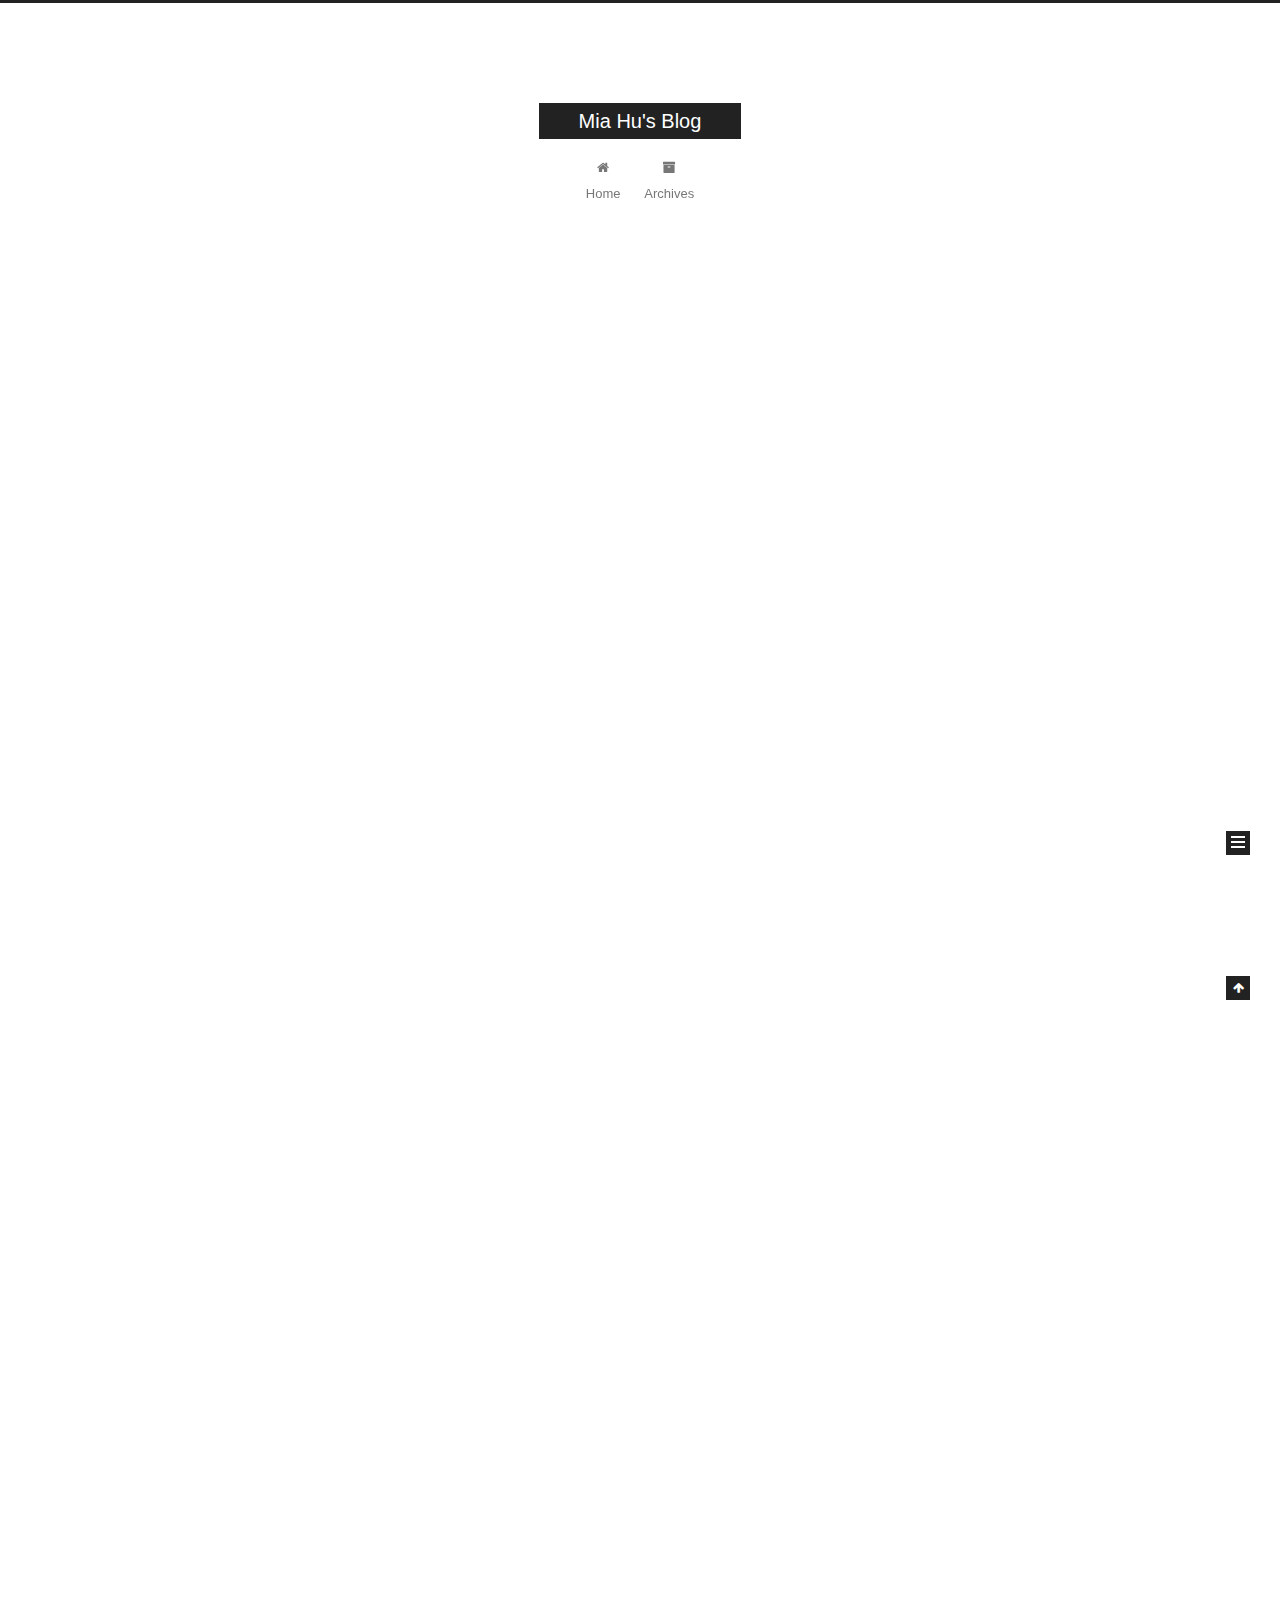
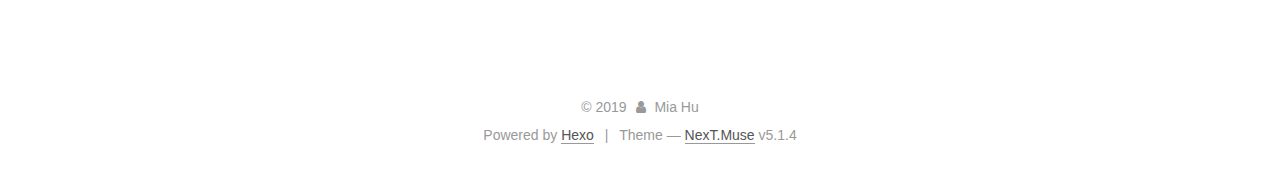
==== commit b8088706: "Site updated: 2019-03-20 22:17:55" ====
--- a/index.html
+++ b/index.html
@@ -300,7 +300,13 @@
       
         
           
-            <h1 id="Use-github-hexo-to-start-a-blog"><a href="#Use-github-hexo-to-start-a-blog" class="headerlink" title="Use github + hexo to start a blog"></a>Use github + hexo to start a blog</h1>
+            <h1 id="Use-github-hexo-to-start-a-blog"><a href="#Use-github-hexo-to-start-a-blog" class="headerlink" title="Use github + hexo to start a blog"></a>Use github + hexo to start a blog</h1><ul>
+<li>refer page:<blockquote>
+<p><a href="https://www.cnblogs.com/fengxiongZz/p/7707219.html" target="_blank" rel="noopener">https://www.cnblogs.com/fengxiongZz/p/7707219.html</a></p>
+</blockquote>
+</li>
+</ul>
+
           
         
       
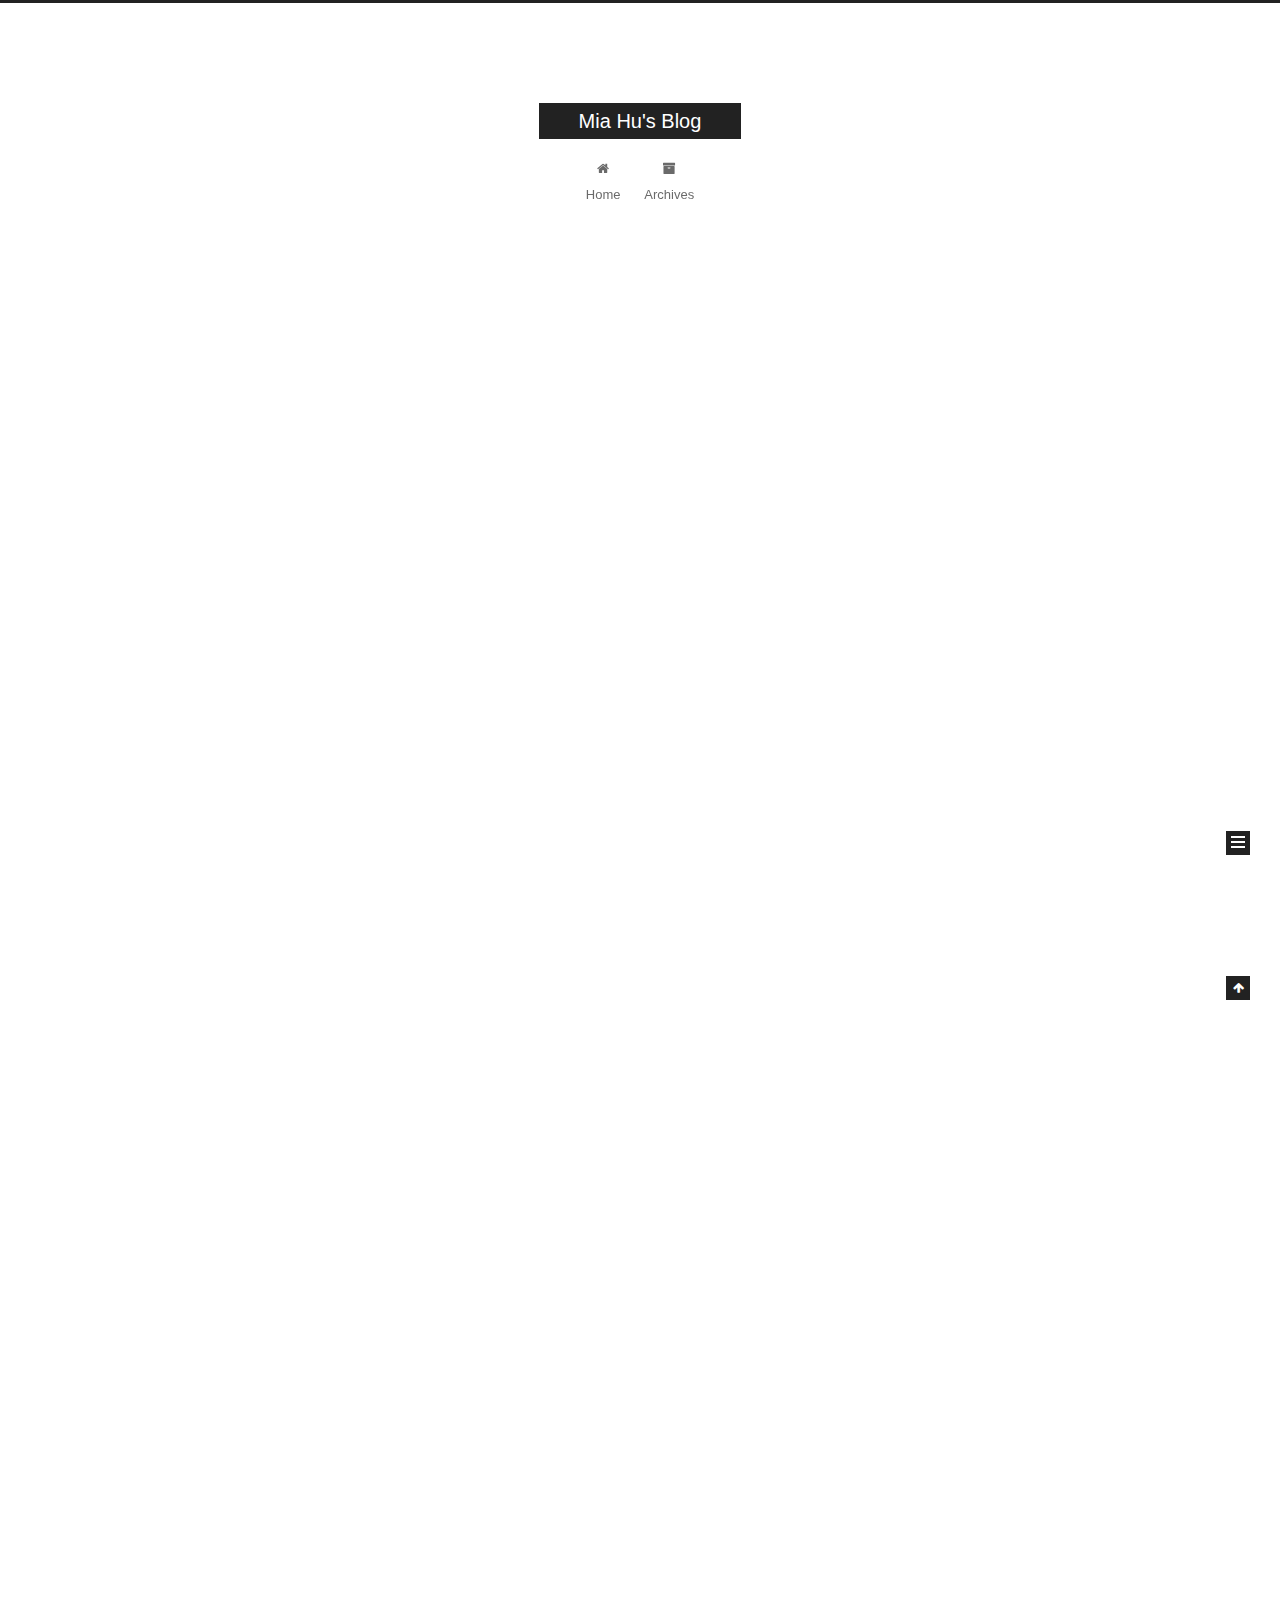
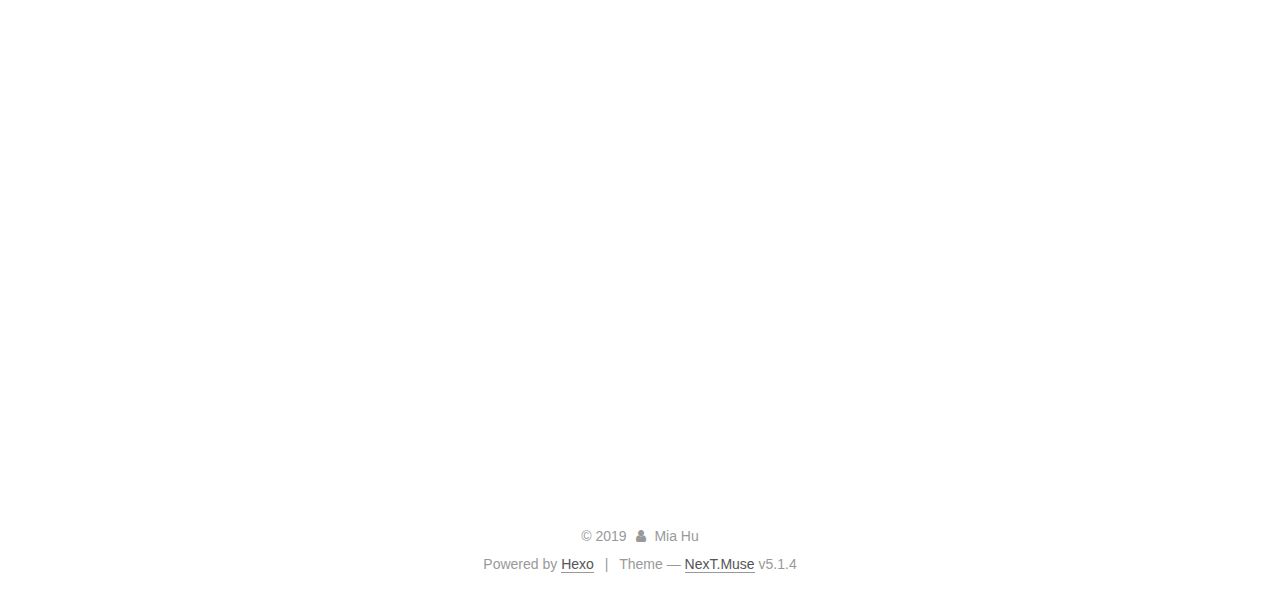
==== commit d648680d: "Site updated: 2019-08-28 20:19:52" ====
--- a/index.html
+++ b/index.html
@@ -229,6 +229,129 @@
   
   
   <div class="post-block">
+    <link itemprop="mainEntityOfPage" href="http://yoursite.com/2019/08/28/MarkDown-Study/">
+
+    <span hidden itemprop="author" itemscope itemtype="http://schema.org/Person">
+      <meta itemprop="name" content="Mia Hu">
+      <meta itemprop="description" content>
+      <meta itemprop="image" content="/images/avatar.gif">
+    </span>
+
+    <span hidden itemprop="publisher" itemscope itemtype="http://schema.org/Organization">
+      <meta itemprop="name" content="Mia Hu's Blog">
+    </span>
+
+    
+      <header class="post-header">
+
+        
+        
+          <h1 class="post-title" itemprop="name headline">
+                
+                <a class="post-title-link" href="/2019/08/28/MarkDown-Study/" itemprop="url">MarkDown Study</a></h1>
+        
+
+        <div class="post-meta">
+          <span class="post-time">
+            
+              <span class="post-meta-item-icon">
+                <i class="fa fa-calendar-o"></i>
+              </span>
+              
+                <span class="post-meta-item-text">Posted on</span>
+              
+              <time title="Post created" itemprop="dateCreated datePublished" datetime="2019-08-28T20:06:35+08:00">
+                2019-08-28
+              </time>
+            
+
+            
+
+            
+          </span>
+
+          
+
+          
+            
+          
+
+          
+          
+
+          
+
+          
+
+          
+
+        </div>
+      </header>
+    
+
+    
+    
+    
+    <div class="post-body" itemprop="articleBody">
+
+      
+      
+
+      
+        
+          
+            <h2 id="MarkDown-syntax"><a href="#MarkDown-syntax" class="headerlink" title="MarkDown syntax"></a>MarkDown syntax</h2><h3 id="1-test-lists"><a href="#1-test-lists" class="headerlink" title="1.test lists"></a>1.test lists</h3><ul>
+<li>Item 1</li>
+<li>Item 2</li>
+</ul>
+
+          
+        
+      
+    </div>
+    
+    
+    
+
+    
+
+    
+
+    
+
+    <footer class="post-footer">
+      
+
+      
+
+      
+
+      
+      
+        <div class="post-eof"></div>
+      
+    </footer>
+  </div>
+  
+  
+  
+  </article>
+
+
+    
+      
+
+  
+
+  
+  
+  
+
+  <article class="post post-type-normal" itemscope itemtype="http://schema.org/Article">
+  
+  
+  
+  <div class="post-block">
     <link itemprop="mainEntityOfPage" href="http://yoursite.com/2019/03/20/My-first-blog/">
 
     <span hidden itemprop="author" itemscope itemtype="http://schema.org/Person">
@@ -515,7 +638,7 @@
               
                 <a href="/archives/">
               
-                  <span class="site-state-item-count">2</span>
+                  <span class="site-state-item-count">3</span>
                   <span class="site-state-item-name">posts</span>
                 </a>
               </div>
--- a/css/main.css
+++ b/css/main.css
@@ -1822,7 +1822,7 @@
   width: 4px;
   height: 4px;
   border-radius: 50%;
-  background: #202436;
+  background: #ff3730;
 }
 .links-of-blogroll {
   font-size: 13px;
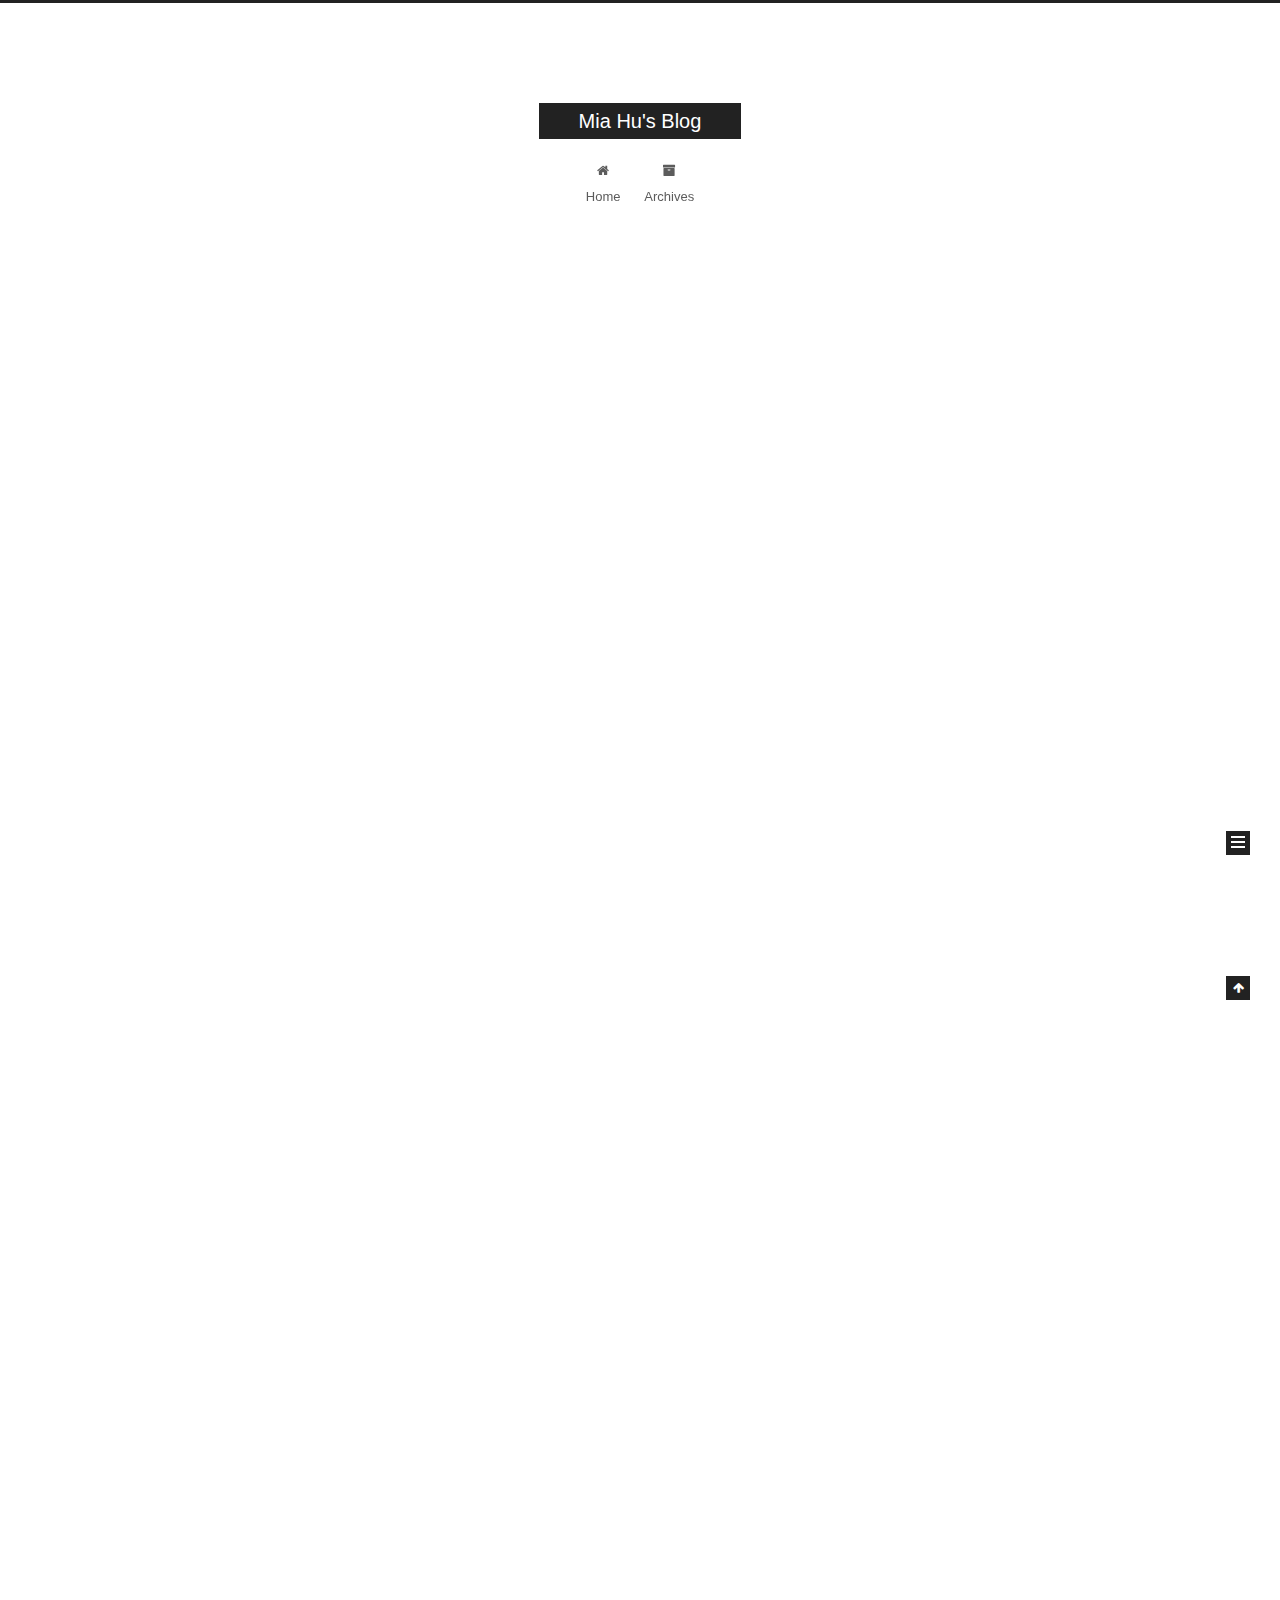
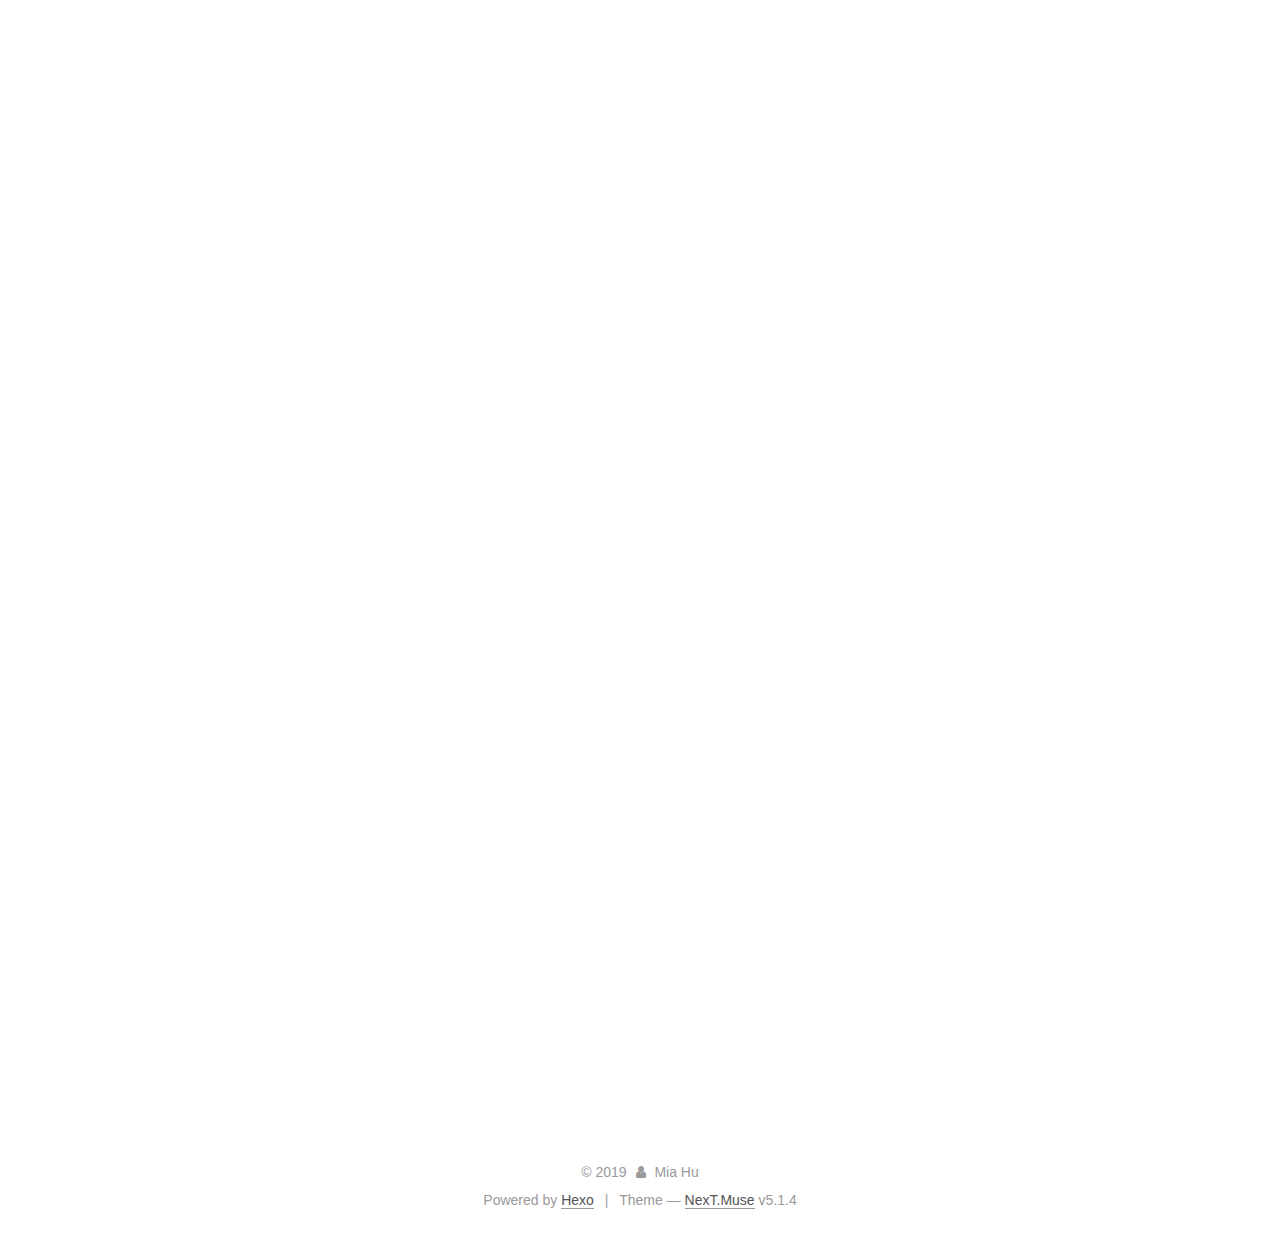
==== commit 2e7899c6: "Site updated: 2019-11-18 22:20:48" ====
--- a/index.html
+++ b/index.html
@@ -300,9 +300,25 @@
       
         
           
-            <h2 id="MarkDown-syntax"><a href="#MarkDown-syntax" class="headerlink" title="MarkDown syntax"></a>MarkDown syntax</h2><h3 id="1-test-lists"><a href="#1-test-lists" class="headerlink" title="1.test lists"></a>1.test lists</h3><ul>
-<li>Item 1</li>
-<li>Item 2</li>
+            <h2 id="Spring-Security"><a href="#Spring-Security" class="headerlink" title="Spring Security"></a>Spring Security</h2><h3 id="1-Refrence"><a href="#1-Refrence" class="headerlink" title="1. Refrence"></a>1. Refrence</h3><ul>
+<li><a href="https://docs.spring.io/spring-security/site/docs/5.0.14.BUILD-SNAPSHOT/reference/htmlsingle/" target="_blank" rel="noopener">https://docs.spring.io/spring-security/site/docs/5.0.14.BUILD-SNAPSHOT/reference/htmlsingle/</a></li>
+<li>Spring Security 对 Web 安全性的支持大量地依赖于 Servlet 过滤器。这些过滤器拦截进入请求，并且在应用程序处理该请求之前进行某些安全处理。 Spring Security 提供有若干个过滤器，它们能够拦截 Servlet 请求，并将这些请求转给认证和访问决策管理器处理，从而增强安全性。根据自己的需要，可以使用适当的过滤器来保护自己的应用程序。</li>
+<li>如果使用过 Servlet 过滤器且令其正常工作，就必须在 Web 应用程序的 web.xml 文件中使用 filter 和 filter-mapping 元素配置它们。虽然这样做能起作用，但是它并不适用于使用依赖注入进行的配置。</li>
+<li>FilterToBeanProxy 是一个特殊的 Servlet 过滤器，它本身做的工作并不多，而是将自己的工作委托给 Spring 应用程序上下文 中的一个 Bean 来完成。被委托的 Bean 几乎和其他的 Servlet 过滤器一样，实现 javax.servlet.Filter 接口，但它是在 Spring 配置文件而不是 web.xml 文件中配置的。</li>
+<li>实际上，FilterToBeanProxy 代理给的那个 Bean 可以是 javax.servlet.Filter 的任意实现。这可以是 Spring Security 的任何一个过滤器，或者它可以是自己创建的一个过滤器。但是，Spring Security 要求至少配置四个而且可能一打或者更多的过滤器。</li>
+<li><p>Spring Security 目前支持认证一体化如下认证技术：</p>
+<ul>
+<li>HTTP BASIC authentication headers (一个基于 IEFT RFC 的标准)</li>
+<li>HTTP Digest authentication headers (一个基于 IEFT RFC 的标准)</li>
+<li>HTTP X.509 client certificate exchange (一个基于 IEFT RFC 的标准)</li>
+<li>LDAP (一个非常常见的跨平台认证需要做法，特别是在大环境)</li>
+<li>Form-based authentication (提供简单用户接口的需求)</li>
+<li>OpenID authentication</li>
+<li>Computer Associates Siteminder</li>
+<li>JA-SIG Central Authentication Service (CAS，这是一个流行的开源单点登录系统)</li>
+<li>Transparent authentication context propagation for Remote Method Invocation and HttpInvoker (一个 Spring 远程调用协议)</li>
+</ul>
+</li>
 </ul>
 
           
--- a/css/main.css
+++ b/css/main.css
@@ -1822,7 +1822,7 @@
   width: 4px;
   height: 4px;
   border-radius: 50%;
-  background: #ff3730;
+  background: #32202f;
 }
 .links-of-blogroll {
   font-size: 13px;
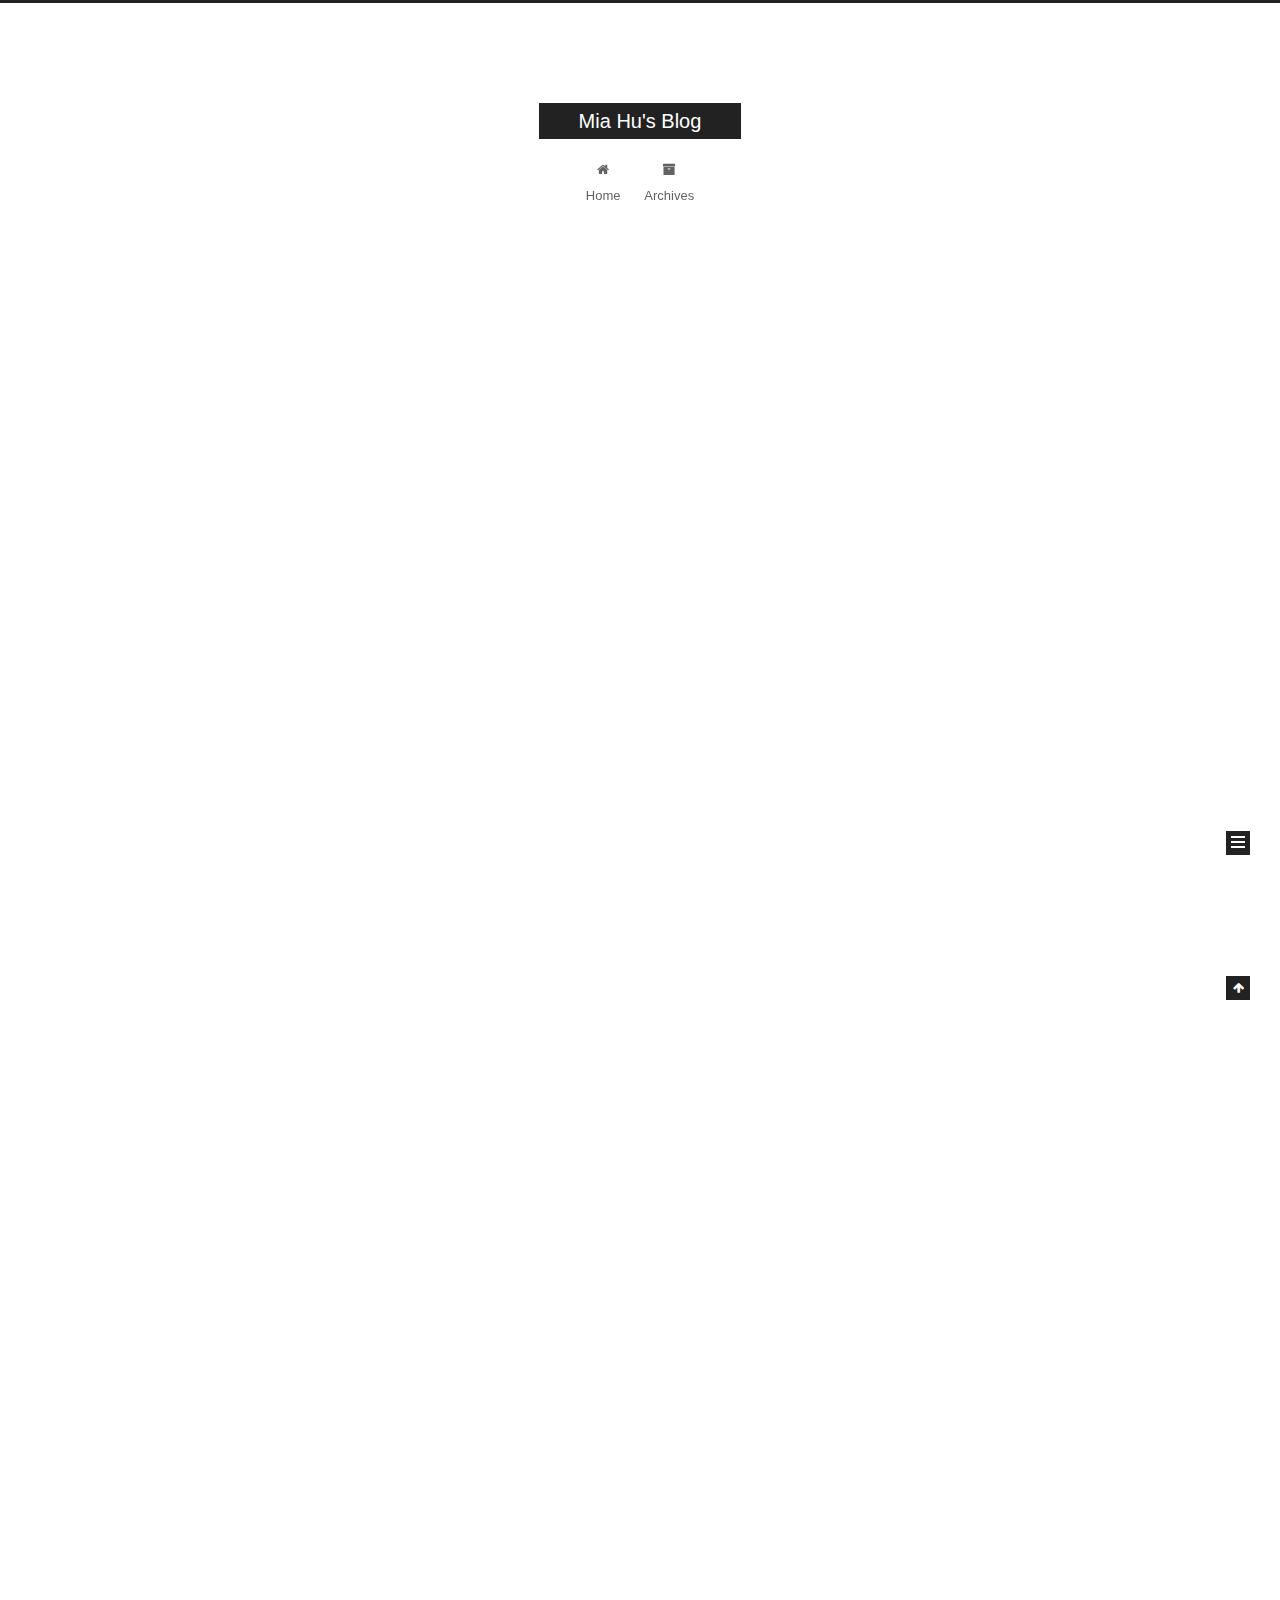
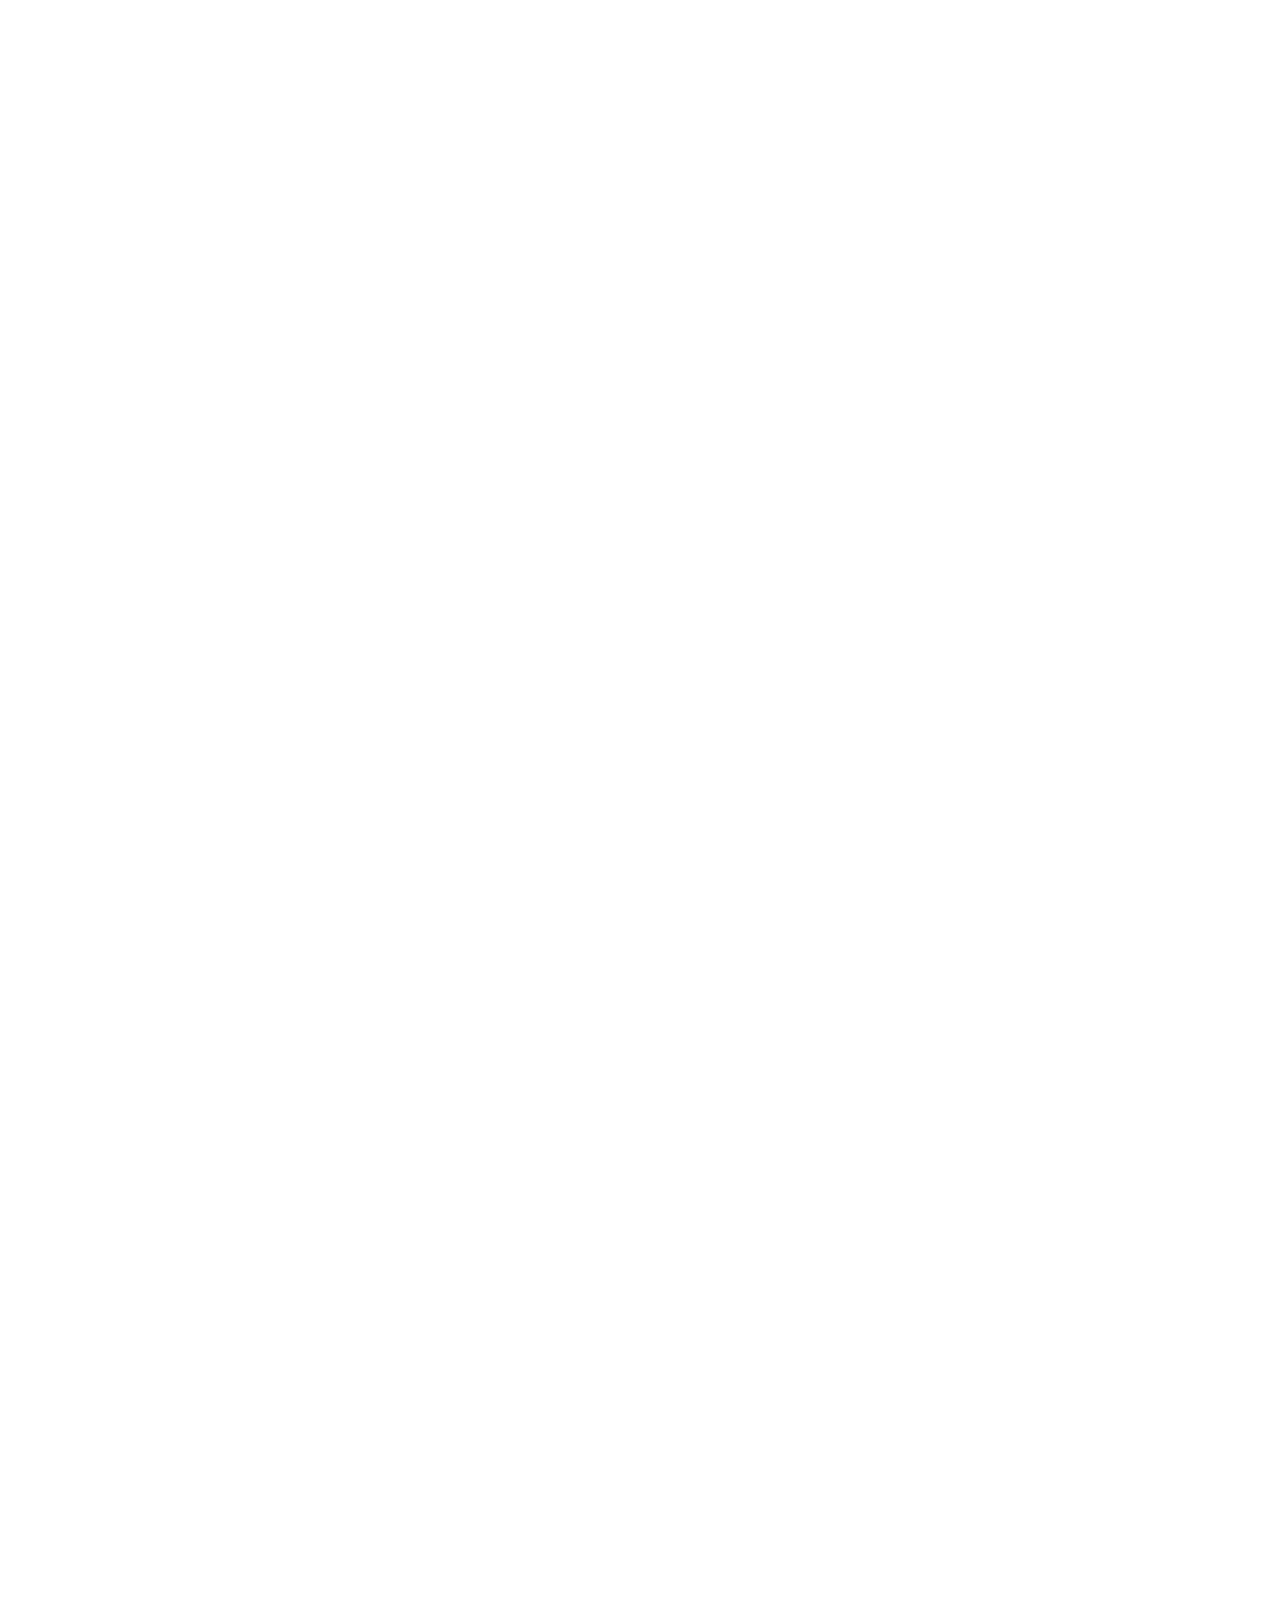
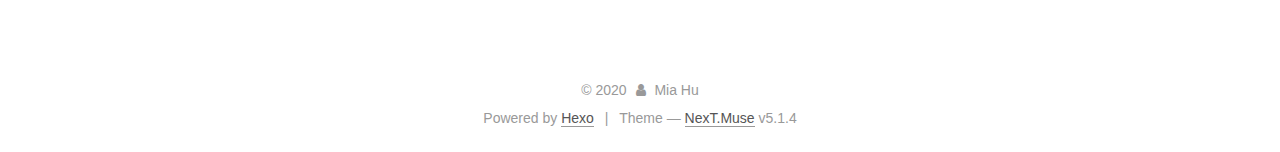
==== commit c9f4c138: "Site updated: 2020-02-23 22:06:33" ====
--- a/index.html
+++ b/index.html
@@ -229,6 +229,126 @@
   
   
   <div class="post-block">
+    <link itemprop="mainEntityOfPage" href="http://yoursite.com/2020/02/23/blog-start/">
+
+    <span hidden itemprop="author" itemscope itemtype="http://schema.org/Person">
+      <meta itemprop="name" content="Mia Hu">
+      <meta itemprop="description" content>
+      <meta itemprop="image" content="/images/avatar.gif">
+    </span>
+
+    <span hidden itemprop="publisher" itemscope itemtype="http://schema.org/Organization">
+      <meta itemprop="name" content="Mia Hu's Blog">
+    </span>
+
+    
+      <header class="post-header">
+
+        
+        
+          <h1 class="post-title" itemprop="name headline">
+                
+                <a class="post-title-link" href="/2020/02/23/blog-start/" itemprop="url">blog start</a></h1>
+        
+
+        <div class="post-meta">
+          <span class="post-time">
+            
+              <span class="post-meta-item-icon">
+                <i class="fa fa-calendar-o"></i>
+              </span>
+              
+                <span class="post-meta-item-text">Posted on</span>
+              
+              <time title="Post created" itemprop="dateCreated datePublished" datetime="2020-02-23T21:48:32+08:00">
+                2020-02-23
+              </time>
+            
+
+            
+
+            
+          </span>
+
+          
+
+          
+            
+          
+
+          
+          
+
+          
+
+          
+
+          
+
+        </div>
+      </header>
+    
+
+    
+    
+    
+    <div class="post-body" itemprop="articleBody">
+
+      
+      
+
+      
+        
+          
+            <h1 id="Procastination"><a href="#Procastination" class="headerlink" title="Procastination"></a>Procastination</h1><p>Today I learned a new English word called ##procrastination##, which means “拖延症” in Chinese. I’m very sad to find I have had an issue with procrastination since I graduated from university.<br>The procrastination is a form of this escape and self-deception. I’m worried that I would fail in my tasks, so I chose to delay it. perpetuating the cycle, I become more anxious and depressed.<br>Buying more books or collecting more learning materials doesn’t mean you have learned it. Please step forward and try your best to plan something and take real actions to do something.<br>Try not be so desperate that you will become a excellent programmer in one day. Concentrate on reading one book from stratch.You may find peace in your heart.</p>
+
+          
+        
+      
+    </div>
+    
+    
+    
+
+    
+
+    
+
+    
+
+    <footer class="post-footer">
+      
+
+      
+
+      
+
+      
+      
+        <div class="post-eof"></div>
+      
+    </footer>
+  </div>
+  
+  
+  
+  </article>
+
+
+    
+      
+
+  
+
+  
+  
+  
+
+  <article class="post post-type-normal" itemscope itemtype="http://schema.org/Article">
+  
+  
+  
+  <div class="post-block">
     <link itemprop="mainEntityOfPage" href="http://yoursite.com/2019/08/28/MarkDown-Study/">
 
     <span hidden itemprop="author" itemscope itemtype="http://schema.org/Person">
@@ -654,7 +774,7 @@
               
                 <a href="/archives/">
               
-                  <span class="site-state-item-count">3</span>
+                  <span class="site-state-item-count">4</span>
                   <span class="site-state-item-name">posts</span>
                 </a>
               </div>
@@ -695,7 +815,7 @@
 
     <footer id="footer" class="footer">
       <div class="footer-inner">
-        <div class="copyright">&copy; <span itemprop="copyrightYear">2019</span>
+        <div class="copyright">&copy; <span itemprop="copyrightYear">2020</span>
   <span class="with-love">
     <i class="fa fa-user"></i>
   </span>
--- a/css/main.css
+++ b/css/main.css
@@ -1822,7 +1822,7 @@
   width: 4px;
   height: 4px;
   border-radius: 50%;
-  background: #32202f;
+  background: #e4ffff;
 }
 .links-of-blogroll {
   font-size: 13px;
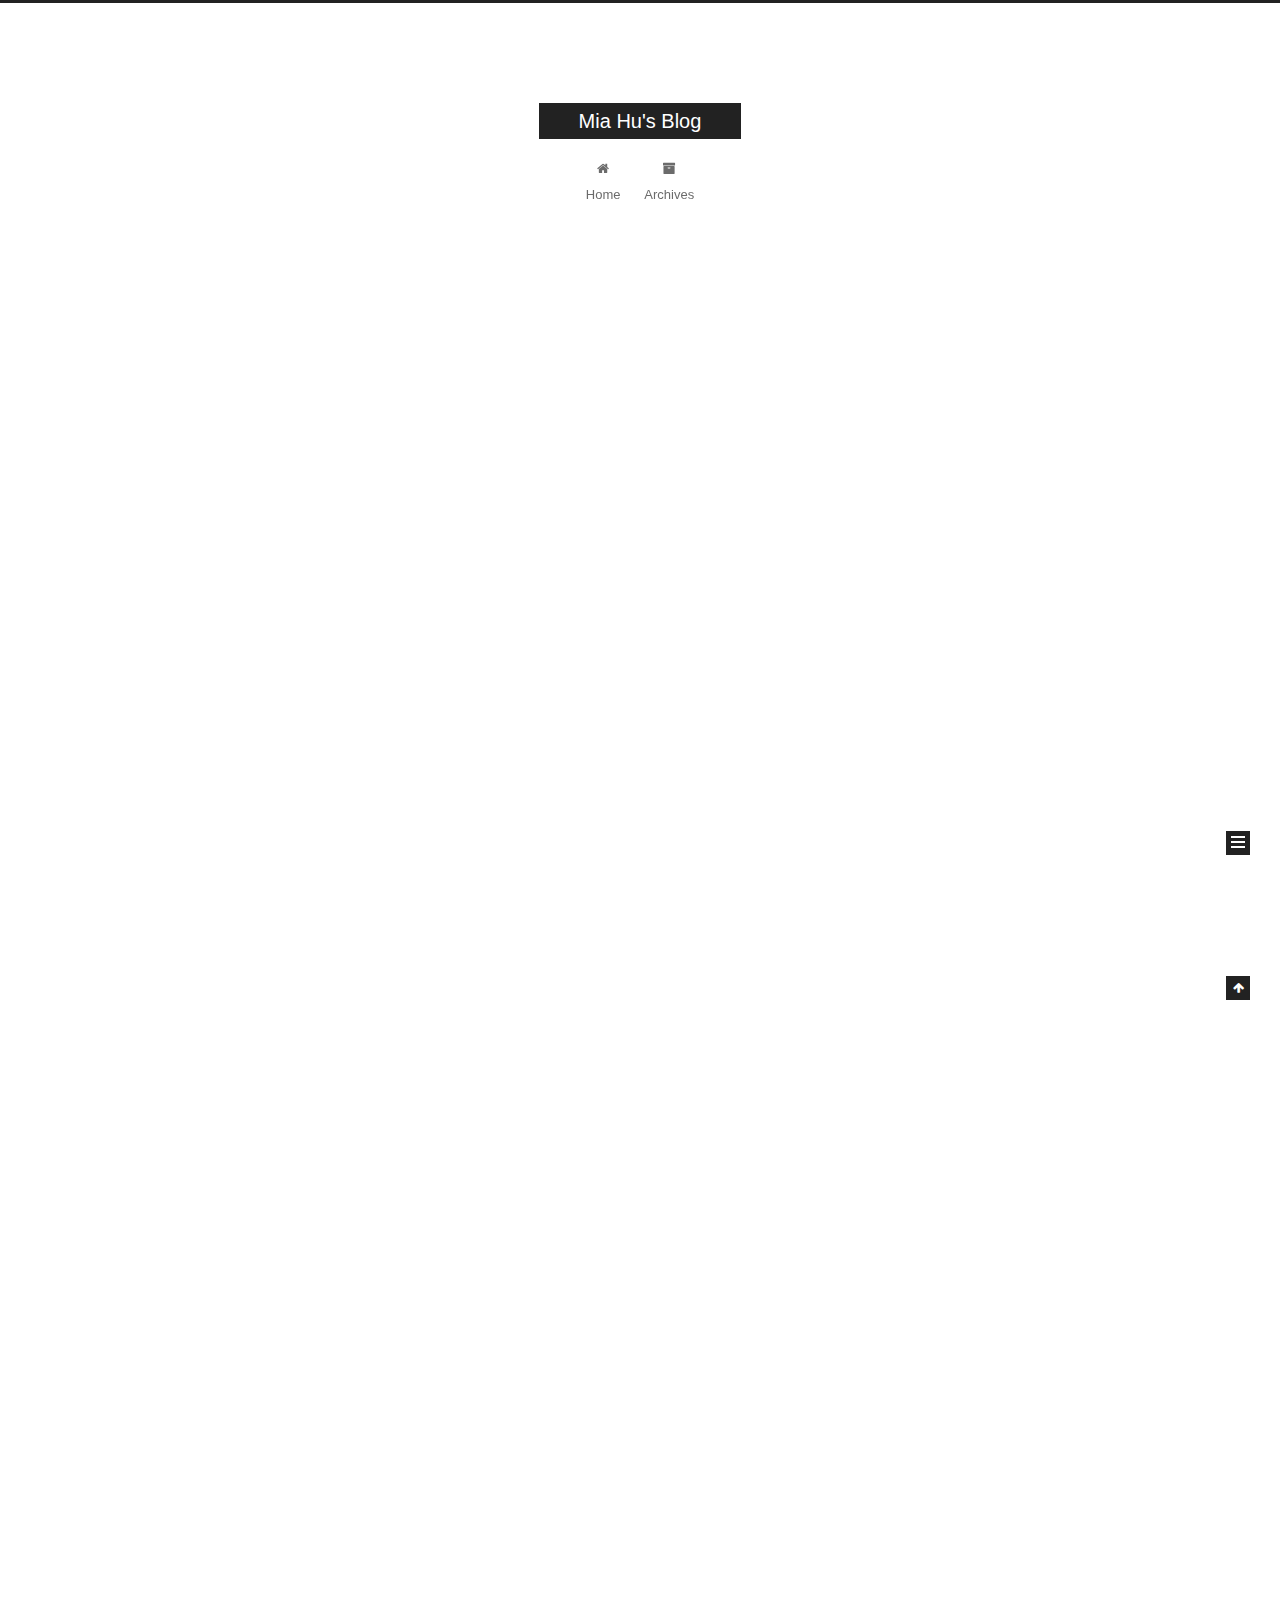
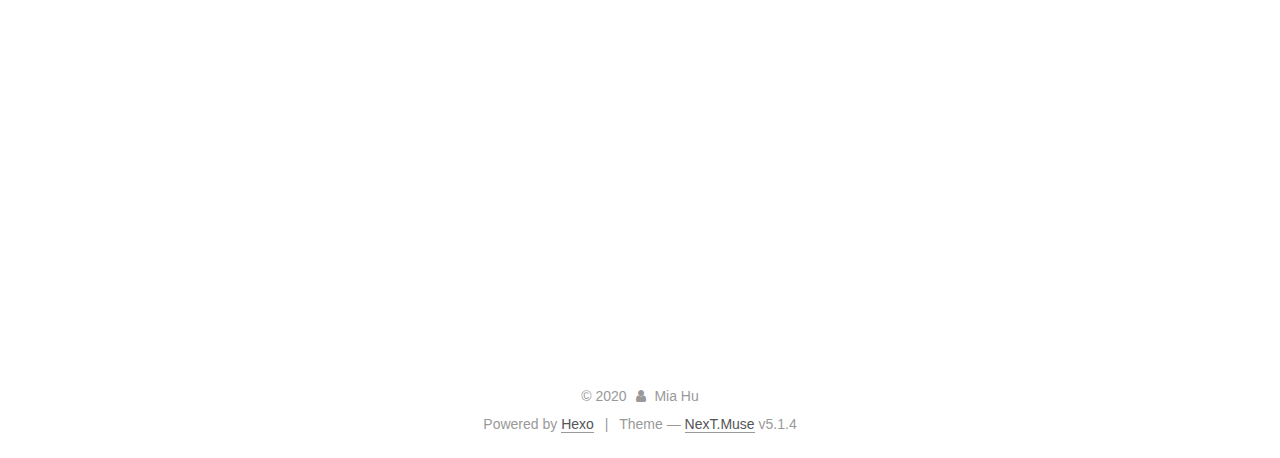
==== commit bb2888cf: "Site updated: 2020-09-16 22:51:28" ====
--- a/index.html
+++ b/index.html
@@ -229,7 +229,7 @@
   
   
   <div class="post-block">
-    <link itemprop="mainEntityOfPage" href="http://yoursite.com/2020/02/23/blog-start/">
+    <link itemprop="mainEntityOfPage" href="http://yoursite.com/2020/09/16/restart-my-blog/">
 
     <span hidden itemprop="author" itemscope itemtype="http://schema.org/Person">
       <meta itemprop="name" content="Mia Hu">
@@ -248,7 +248,7 @@
         
           <h1 class="post-title" itemprop="name headline">
                 
-                <a class="post-title-link" href="/2020/02/23/blog-start/" itemprop="url">blog start</a></h1>
+                <a class="post-title-link" href="/2020/09/16/restart-my-blog/" itemprop="url">restart my blog</a></h1>
         
 
         <div class="post-meta">
@@ -260,8 +260,8 @@
               
                 <span class="post-meta-item-text">Posted on</span>
               
-              <time title="Post created" itemprop="dateCreated datePublished" datetime="2020-02-23T21:48:32+08:00">
-                2020-02-23
+              <time title="Post created" itemprop="dateCreated datePublished" datetime="2020-09-16T22:47:59+08:00">
+                2020-09-16
               </time>
             
 
@@ -300,146 +300,7 @@
       
         
           
-            <h1 id="Procastination"><a href="#Procastination" class="headerlink" title="Procastination"></a>Procastination</h1><p>Today I learned a new English word called ##procrastination##, which means “拖延症” in Chinese. I’m very sad to find I have had an issue with procrastination since I graduated from university.<br>The procrastination is a form of this escape and self-deception. I’m worried that I would fail in my tasks, so I chose to delay it. perpetuating the cycle, I become more anxious and depressed.<br>Buying more books or collecting more learning materials doesn’t mean you have learned it. Please step forward and try your best to plan something and take real actions to do something.<br>Try not be so desperate that you will become a excellent programmer in one day. Concentrate on reading one book from stratch.You may find peace in your heart.</p>
-
-          
-        
-      
-    </div>
-    
-    
-    
-
-    
-
-    
-
-    
-
-    <footer class="post-footer">
-      
-
-      
-
-      
-
-      
-      
-        <div class="post-eof"></div>
-      
-    </footer>
-  </div>
-  
-  
-  
-  </article>
-
-
-    
-      
-
-  
-
-  
-  
-  
-
-  <article class="post post-type-normal" itemscope itemtype="http://schema.org/Article">
-  
-  
-  
-  <div class="post-block">
-    <link itemprop="mainEntityOfPage" href="http://yoursite.com/2019/08/28/MarkDown-Study/">
-
-    <span hidden itemprop="author" itemscope itemtype="http://schema.org/Person">
-      <meta itemprop="name" content="Mia Hu">
-      <meta itemprop="description" content>
-      <meta itemprop="image" content="/images/avatar.gif">
-    </span>
-
-    <span hidden itemprop="publisher" itemscope itemtype="http://schema.org/Organization">
-      <meta itemprop="name" content="Mia Hu's Blog">
-    </span>
-
-    
-      <header class="post-header">
-
-        
-        
-          <h1 class="post-title" itemprop="name headline">
-                
-                <a class="post-title-link" href="/2019/08/28/MarkDown-Study/" itemprop="url">MarkDown Study</a></h1>
-        
-
-        <div class="post-meta">
-          <span class="post-time">
-            
-              <span class="post-meta-item-icon">
-                <i class="fa fa-calendar-o"></i>
-              </span>
-              
-                <span class="post-meta-item-text">Posted on</span>
-              
-              <time title="Post created" itemprop="dateCreated datePublished" datetime="2019-08-28T20:06:35+08:00">
-                2019-08-28
-              </time>
-            
-
-            
-
-            
-          </span>
-
-          
-
-          
-            
-          
-
-          
-          
-
-          
-
-          
-
-          
-
-        </div>
-      </header>
-    
-
-    
-    
-    
-    <div class="post-body" itemprop="articleBody">
-
-      
-      
-
-      
-        
-          
-            <h2 id="Spring-Security"><a href="#Spring-Security" class="headerlink" title="Spring Security"></a>Spring Security</h2><h3 id="1-Refrence"><a href="#1-Refrence" class="headerlink" title="1. Refrence"></a>1. Refrence</h3><ul>
-<li><a href="https://docs.spring.io/spring-security/site/docs/5.0.14.BUILD-SNAPSHOT/reference/htmlsingle/" target="_blank" rel="noopener">https://docs.spring.io/spring-security/site/docs/5.0.14.BUILD-SNAPSHOT/reference/htmlsingle/</a></li>
-<li>Spring Security 对 Web 安全性的支持大量地依赖于 Servlet 过滤器。这些过滤器拦截进入请求，并且在应用程序处理该请求之前进行某些安全处理。 Spring Security 提供有若干个过滤器，它们能够拦截 Servlet 请求，并将这些请求转给认证和访问决策管理器处理，从而增强安全性。根据自己的需要，可以使用适当的过滤器来保护自己的应用程序。</li>
-<li>如果使用过 Servlet 过滤器且令其正常工作，就必须在 Web 应用程序的 web.xml 文件中使用 filter 和 filter-mapping 元素配置它们。虽然这样做能起作用，但是它并不适用于使用依赖注入进行的配置。</li>
-<li>FilterToBeanProxy 是一个特殊的 Servlet 过滤器，它本身做的工作并不多，而是将自己的工作委托给 Spring 应用程序上下文 中的一个 Bean 来完成。被委托的 Bean 几乎和其他的 Servlet 过滤器一样，实现 javax.servlet.Filter 接口，但它是在 Spring 配置文件而不是 web.xml 文件中配置的。</li>
-<li>实际上，FilterToBeanProxy 代理给的那个 Bean 可以是 javax.servlet.Filter 的任意实现。这可以是 Spring Security 的任何一个过滤器，或者它可以是自己创建的一个过滤器。但是，Spring Security 要求至少配置四个而且可能一打或者更多的过滤器。</li>
-<li><p>Spring Security 目前支持认证一体化如下认证技术：</p>
-<ul>
-<li>HTTP BASIC authentication headers (一个基于 IEFT RFC 的标准)</li>
-<li>HTTP Digest authentication headers (一个基于 IEFT RFC 的标准)</li>
-<li>HTTP X.509 client certificate exchange (一个基于 IEFT RFC 的标准)</li>
-<li>LDAP (一个非常常见的跨平台认证需要做法，特别是在大环境)</li>
-<li>Form-based authentication (提供简单用户接口的需求)</li>
-<li>OpenID authentication</li>
-<li>Computer Associates Siteminder</li>
-<li>JA-SIG Central Authentication Service (CAS，这是一个流行的开源单点登录系统)</li>
-<li>Transparent authentication context propagation for Remote Method Invocation and HttpInvoker (一个 Spring 远程调用协议)</li>
-</ul>
-</li>
-</ul>
+            <p>test </p>
 
           
         
@@ -774,7 +635,7 @@
               
                 <a href="/archives/">
               
-                  <span class="site-state-item-count">4</span>
+                  <span class="site-state-item-count">3</span>
                   <span class="site-state-item-name">posts</span>
                 </a>
               </div>
--- a/css/main.css
+++ b/css/main.css
@@ -1822,7 +1822,7 @@
   width: 4px;
   height: 4px;
   border-radius: 50%;
-  background: #e4ffff;
+  background: #a45bb3;
 }
 .links-of-blogroll {
   font-size: 13px;
